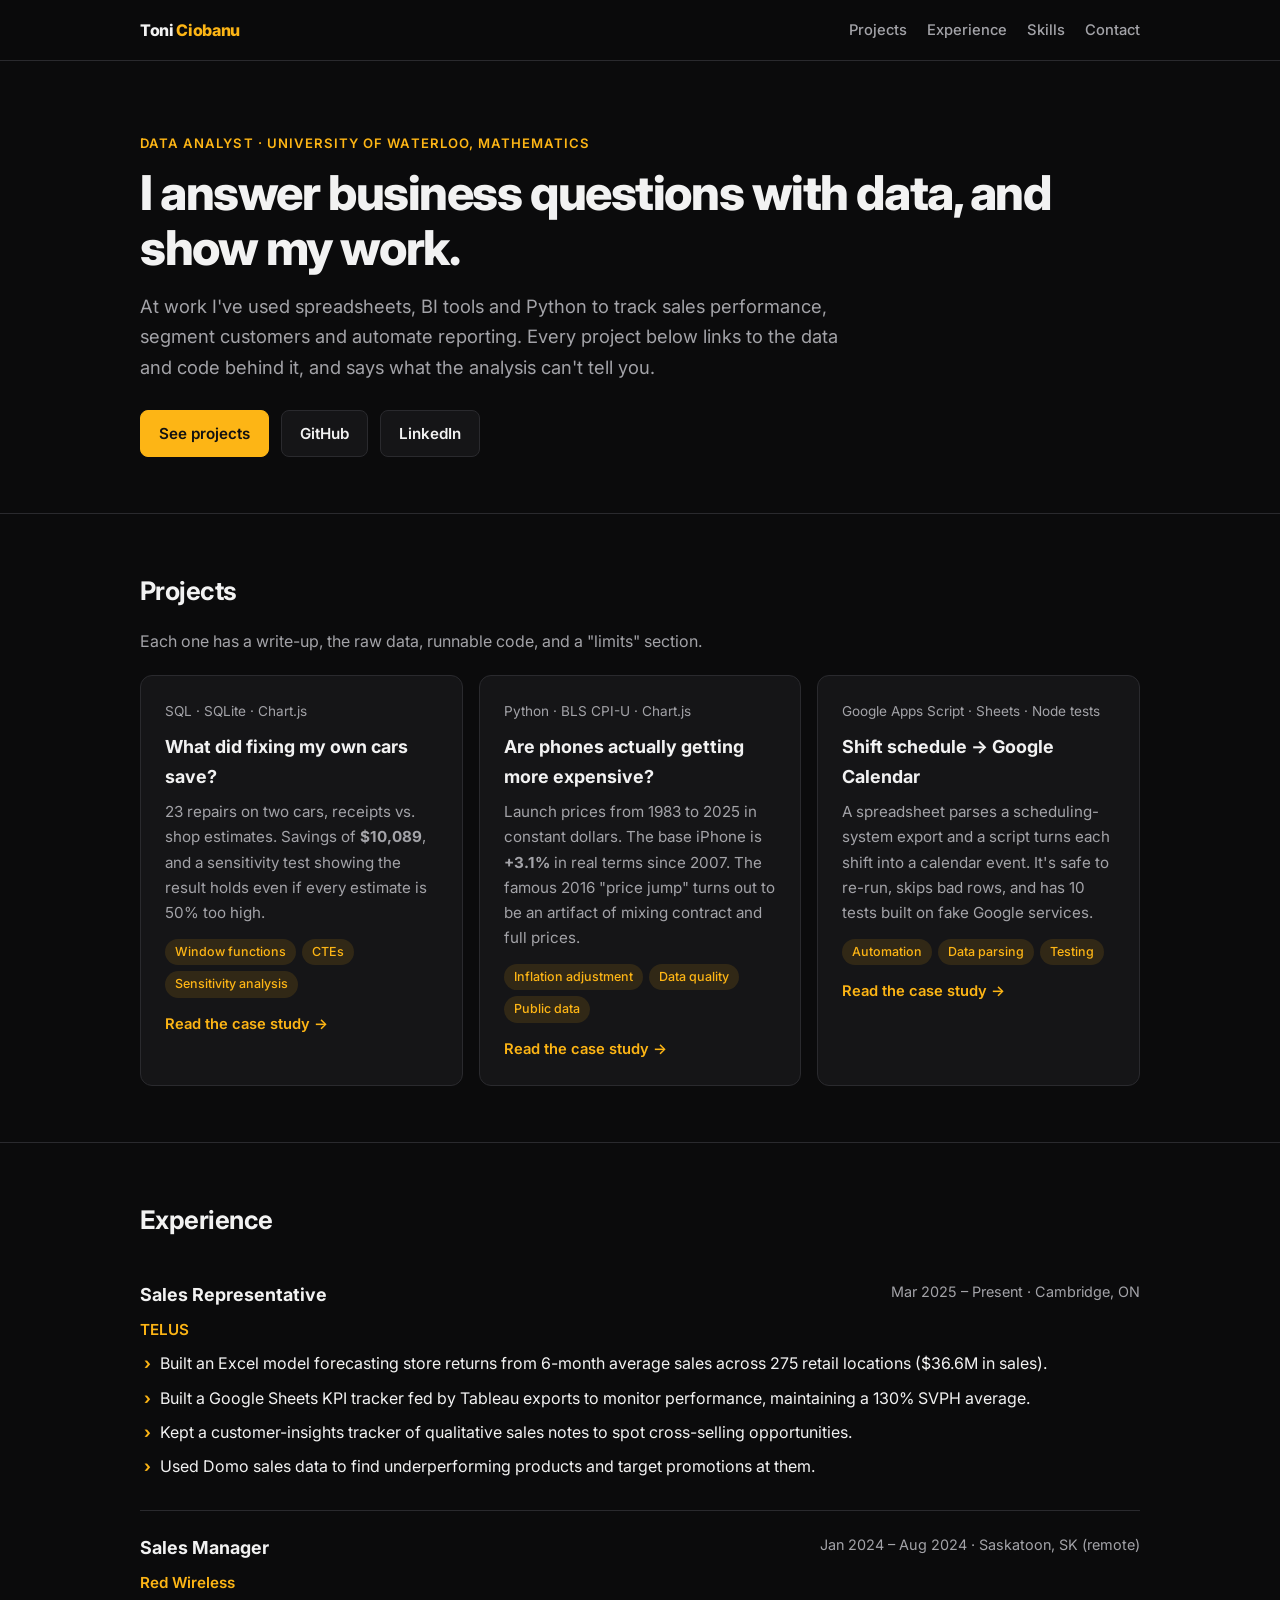
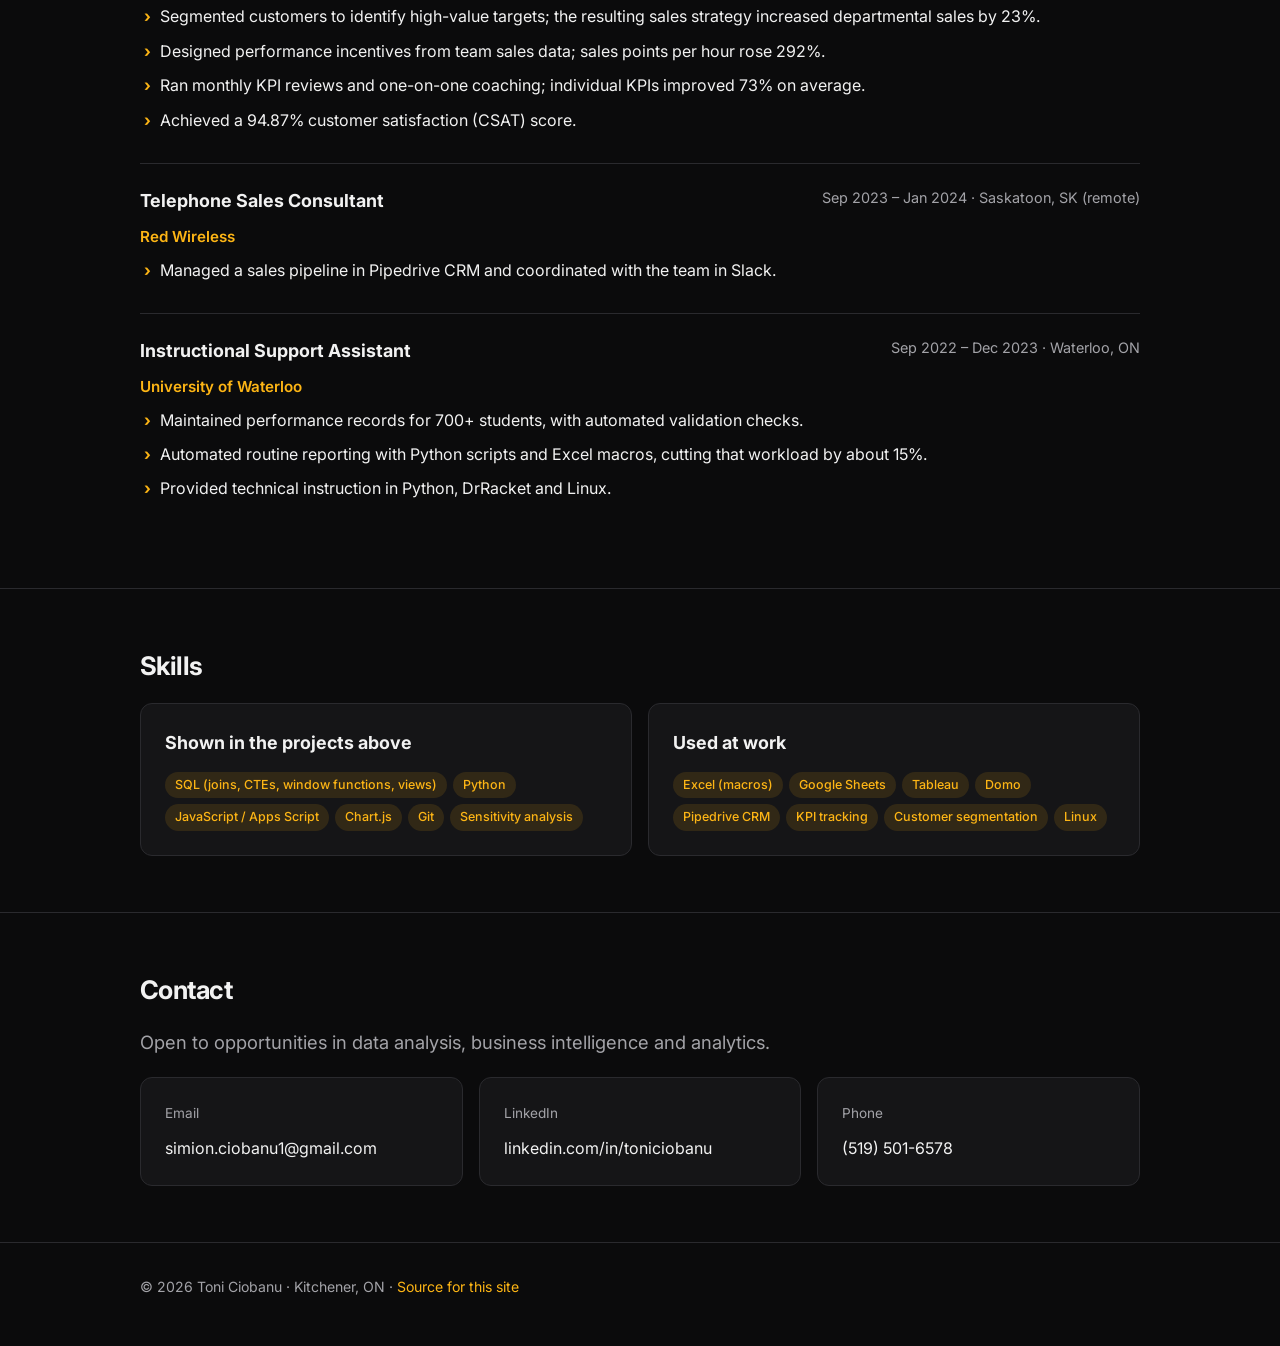
==== index.html @ c39689f3 "Rework portfolio so every project is reproducible and defensible - Each project now has raw data, ru" ====
<!DOCTYPE html>
<html lang="en">
<head>
    <meta charset="UTF-8">
    <meta name="viewport" content="width=device-width, initial-scale=1.0">
    <title>Toni Ciobanu | Data Analyst</title>
    <meta name="description" content="Data analyst and University of Waterloo mathematics graduate. Projects with the data and code behind every number.">
    <link rel="stylesheet" href="assets/css/site.css">
</head>
<body>
<header class="site-header">
    <div class="wrap">
        <a class="brand" href="#top">Toni <span>Ciobanu</span></a>
        <nav>
            <a href="#projects">Projects</a>
            <a href="#experience">Experience</a>
            <a href="#skills" class="hide-sm">Skills</a>
            <a href="#contact">Contact</a>
        </nav>
    </div>
</header>

<main id="top">
<section class="hero">
    <div class="wrap">
        <div class="eyebrow">Data analyst · University of Waterloo, Mathematics</div>
        <h1>I answer business questions with data, and show my work.</h1>
        <p class="lead">At work I've used spreadsheets, BI tools and Python to track sales performance, segment customers and automate reporting. Every project below links to the data and code behind it, and says what the analysis can't tell you.</p>
        <div class="actions">
            <a class="btn primary" href="#projects">See projects</a>
            <a class="btn" href="https://github.com/ToniCiobanu/Portfolio">GitHub</a>
            <a class="btn" href="https://linkedin.com/in/toniciobanu">LinkedIn</a>
        </div>
    </div>
</section>

<section id="projects">
    <div class="wrap">
        <h2>Projects</h2>
        <p class="muted" style="margin-bottom:20px">Each one has a write-up, the raw data, runnable code, and a "limits" section.</p>
        <div class="grid grid-3">
            <a class="card" href="repair-analysis.html">
                <div class="meta">SQL · SQLite · Chart.js</div>
                <h3>What did fixing my own cars save?</h3>
                <p>23 repairs on two cars, receipts vs. shop estimates. Savings of <strong data-value="repair.savings" data-format="usd0"></strong>, and a sensitivity test showing the result holds even if every estimate is 50% too high.</p>
                <div class="tags"><span class="tag">Window functions</span><span class="tag">CTEs</span><span class="tag">Sensitivity analysis</span></div>
                <span class="more">Read the case study →</span>
            </a>
            <a class="card" href="cell-phone-pricing.html">
                <div class="meta">Python · BLS CPI-U · Chart.js</div>
                <h3>Are phones actually getting more expensive?</h3>
                <p>Launch prices from 1983 to 2025 in constant dollars. The base iPhone is <strong data-value="phone.iphone_real_change_pct" data-format="signed-pct"></strong> in real terms since 2007. The famous 2016 "price jump" turns out to be an artifact of mixing contract and full prices.</p>
                <div class="tags"><span class="tag">Inflation adjustment</span><span class="tag">Data quality</span><span class="tag">Public data</span></div>
                <span class="more">Read the case study →</span>
            </a>
            <a class="card" href="calendar-automation.html">
                <div class="meta">Google Apps Script · Sheets · Node tests</div>
                <h3>Shift schedule → Google Calendar</h3>
                <p>A spreadsheet parses a scheduling-system export and a script turns each shift into a calendar event. It's safe to re-run, skips bad rows, and has 10 tests built on fake Google services.</p>
                <div class="tags"><span class="tag">Automation</span><span class="tag">Data parsing</span><span class="tag">Testing</span></div>
                <span class="more">Read the case study →</span>
            </a>
        </div>
    </div>
</section>

<section id="experience">
    <div class="wrap">
        <h2>Experience</h2>
        <div class="job">
            <div class="job-head"><h3>Sales Representative</h3><span class="when">Mar 2025 – Present · Cambridge, ON</span></div>
            <div class="org">TELUS</div>
            <ul class="clean">
                <li>Built an Excel model forecasting store returns from 6-month average sales across 275 retail locations ($36.6M in sales).</li>
                <li>Built a Google Sheets KPI tracker fed by Tableau exports to monitor performance, maintaining a 130% SVPH average.</li>
                <li>Kept a customer-insights tracker of qualitative sales notes to spot cross-selling opportunities.</li>
                <li>Used Domo sales data to find underperforming products and target promotions at them.</li>
            </ul>
        </div>
        <div class="job">
            <div class="job-head"><h3>Sales Manager</h3><span class="when">Jan 2024 – Aug 2024 · Saskatoon, SK (remote)</span></div>
            <div class="org">Red Wireless</div>
            <ul class="clean">
                <li>Segmented customers to identify high-value targets; the resulting sales strategy increased departmental sales by 23%.</li>
                <li>Designed performance incentives from team sales data; sales points per hour rose 292%.</li>
                <li>Ran monthly KPI reviews and one-on-one coaching; individual KPIs improved 73% on average.</li>
                <li>Achieved a 94.87% customer satisfaction (CSAT) score.</li>
            </ul>
        </div>
        <div class="job">
            <div class="job-head"><h3>Telephone Sales Consultant</h3><span class="when">Sep 2023 – Jan 2024 · Saskatoon, SK (remote)</span></div>
            <div class="org">Red Wireless</div>
            <ul class="clean">
                <li>Managed a sales pipeline in Pipedrive CRM and coordinated with the team in Slack.</li>
            </ul>
        </div>
        <div class="job">
            <div class="job-head"><h3>Instructional Support Assistant</h3><span class="when">Sep 2022 – Dec 2023 · Waterloo, ON</span></div>
            <div class="org">University of Waterloo</div>
            <ul class="clean">
                <li>Maintained performance records for 700+ students, with automated validation checks.</li>
                <li>Automated routine reporting with Python scripts and Excel macros, cutting that workload by about 15%.</li>
                <li>Provided technical instruction in Python, DrRacket and Linux.</li>
            </ul>
        </div>
    </div>
</section>

<section id="skills">
    <div class="wrap">
        <h2>Skills</h2>
        <div class="grid grid-2">
            <div class="card">
                <h3>Shown in the projects above</h3>
                <div class="tags">
                    <span class="tag">SQL (joins, CTEs, window functions, views)</span><span class="tag">Python</span>
                    <span class="tag">JavaScript / Apps Script</span><span class="tag">Chart.js</span>
                    <span class="tag">Git</span><span class="tag">Sensitivity analysis</span>
                </div>
            </div>
            <div class="card">
                <h3>Used at work</h3>
                <div class="tags">
                    <span class="tag">Excel (macros)</span><span class="tag">Google Sheets</span><span class="tag">Tableau</span>
                    <span class="tag">Domo</span><span class="tag">Pipedrive CRM</span><span class="tag">KPI tracking</span>
                    <span class="tag">Customer segmentation</span><span class="tag">Linux</span>
                </div>
            </div>
        </div>
    </div>
</section>

<section id="contact">
    <div class="wrap">
        <h2>Contact</h2>
        <p class="lead">Open to opportunities in data analysis, business intelligence and analytics.</p>
        <div class="grid grid-3" style="margin-top:20px">
            <a class="card" href="mailto:simion.ciobanu1@gmail.com"><div class="meta">Email</div>simion.ciobanu1@gmail.com</a>
            <a class="card" href="https://linkedin.com/in/toniciobanu"><div class="meta">LinkedIn</div>linkedin.com/in/toniciobanu</a>
            <a class="card" href="tel:+15195016578"><div class="meta">Phone</div>(519) 501-6578</a>
        </div>
    </div>
</section>
</main>

<footer><div class="wrap">© 2026 Toni Ciobanu · Kitchener, ON · <a href="https://github.com/ToniCiobanu/Portfolio">Source for this site</a></div></footer>

<script src="assets/js/site.js"></script>
<script src="projects/repair-costs/results.js"></script>
<script src="projects/phone-prices/results.js"></script>
<script>
bindValues(document, { repair: REPAIRS.results.overall[0], phone: PHONES.summary });
</script>
</body>
</html>
---- assets/css/site.css ----
@import url('https://fonts.googleapis.com/css2?family=Inter:wght@400;500;600;700;800&family=JetBrains+Mono:wght@400;500&display=swap');

:root {
    --gold: #FDB515;
    --gold-soft: rgba(253, 181, 21, 0.12);
    --bg: #0b0b0c;
    --surface: #151517;
    --surface-2: #1d1d20;
    --border: #2a2a2e;
    --text: #f2f2f2;
    --muted: #a3a3a8;
    --pos: #4ade80;
    --neg: #f87171;
    --warn: #f6ad55;
    --radius: 12px;
    --mono: 'JetBrains Mono', ui-monospace, monospace;
}

* { box-sizing: border-box; margin: 0; padding: 0; }

html { scroll-behavior: smooth; }

body {
    font-family: 'Inter', system-ui, sans-serif;
    background: var(--bg);
    color: var(--text);
    line-height: 1.65;
    font-size: 16px;
}

a { color: var(--gold); text-decoration: none; }
a:hover { text-decoration: underline; }

.wrap { max-width: 1040px; margin: 0 auto; padding: 0 20px; }

/* ---------- Header ---------- */
.site-header {
    position: sticky; top: 0; z-index: 10;
    background: rgba(11, 11, 12, 0.92);
    backdrop-filter: blur(8px);
    border-bottom: 1px solid var(--border);
}
.site-header .wrap { display: flex; align-items: center; justify-content: space-between; gap: 16px; height: 60px; }
.brand { font-weight: 800; color: var(--text); letter-spacing: -0.02em; }
.brand span { color: var(--gold); }
.site-header nav { display: flex; gap: 20px; flex-wrap: wrap; }
.site-header nav a { color: var(--muted); font-size: 0.92rem; font-weight: 500; }
.site-header nav a:hover { color: var(--text); text-decoration: none; }

/* ---------- Type ---------- */
h1 { font-size: clamp(2rem, 5vw, 3rem); line-height: 1.15; letter-spacing: -0.03em; font-weight: 800; }
h2 { font-size: 1.6rem; letter-spacing: -0.02em; margin-bottom: 16px; font-weight: 700; }
h3 { font-size: 1.12rem; margin-bottom: 8px; font-weight: 700; }
p + p { margin-top: 12px; }
.lead { font-size: 1.15rem; color: var(--muted); max-width: 720px; }
.muted { color: var(--muted); }
.eyebrow { color: var(--gold); font-weight: 600; font-size: 0.82rem; letter-spacing: 0.08em; text-transform: uppercase; }
code { font-family: var(--mono); font-size: 0.88em; background: var(--surface-2); padding: 2px 6px; border-radius: 4px; }

/* ---------- Layout ---------- */
section { padding: 56px 0; border-bottom: 1px solid var(--border); }
section:last-of-type { border-bottom: 0; }
.hero { padding: 72px 0 56px; }
.hero h1 { margin: 10px 0 16px; }
.hero .actions { margin-top: 28px; display: flex; gap: 12px; flex-wrap: wrap; }
.grid { display: grid; gap: 16px; }
.grid-2 { grid-template-columns: repeat(auto-fit, minmax(300px, 1fr)); }
.grid-3 { grid-template-columns: repeat(auto-fit, minmax(260px, 1fr)); }

.btn {
    display: inline-flex; align-items: center; gap: 8px;
    padding: 10px 18px; border-radius: 8px; font-weight: 600; font-size: 0.95rem;
    border: 1px solid var(--border); color: var(--text); background: var(--surface);
    cursor: pointer; font-family: inherit;
}
.btn:hover { border-color: var(--gold); text-decoration: none; }
.btn.primary { background: var(--gold); color: #111; border-color: var(--gold); }
.btn.primary:hover { background: #ffc53d; }

/* ---------- Cards ---------- */
.card {
    background: var(--surface); border: 1px solid var(--border);
    border-radius: var(--radius); padding: 24px;
}
a.card { display: block; color: inherit; transition: border-color 0.15s, transform 0.15s; }
a.card:hover { border-color: var(--gold); text-decoration: none; transform: translateY(-2px); }
.card .meta { font-size: 0.85rem; color: var(--muted); margin-bottom: 10px; }
.card p { color: var(--muted); font-size: 0.95rem; }
.card .more { display: inline-block; margin-top: 14px; font-weight: 600; font-size: 0.92rem; color: var(--gold); }

.tags { display: flex; flex-wrap: wrap; gap: 6px; margin-top: 14px; }
.tag {
    font-size: 0.78rem; padding: 3px 10px; border-radius: 999px;
    background: var(--gold-soft); color: var(--gold); font-weight: 500;
}

/* ---------- Stats ---------- */
.stats { display: grid; grid-template-columns: repeat(auto-fit, minmax(180px, 1fr)); gap: 12px; margin: 20px 0; }
.stat { background: var(--surface); border: 1px solid var(--border); border-radius: var(--radius); padding: 18px; }
.stat .value { font-size: 1.7rem; font-weight: 800; color: var(--gold); letter-spacing: -0.02em; font-variant-numeric: tabular-nums; }
.stat .label { font-size: 0.86rem; color: var(--muted); margin-top: 2px; }

/* ---------- Callouts ---------- */
.callout {
    border-left: 3px solid var(--gold); background: var(--surface);
    padding: 16px 20px; border-radius: 0 var(--radius) var(--radius) 0; margin: 20px 0;
}
.callout.warn { border-left-color: var(--warn); }
.callout strong { color: var(--text); }

/* ---------- Case study blocks ---------- */
.study-nav { display: flex; gap: 8px; flex-wrap: wrap; margin-top: 24px; }
.study-nav a {
    font-size: 0.85rem; padding: 6px 12px; border-radius: 999px;
    border: 1px solid var(--border); color: var(--muted);
}
.study-nav a:hover { color: var(--text); border-color: var(--gold); text-decoration: none; }

ul.clean { list-style: none; }
ul.clean li { padding-left: 20px; position: relative; margin: 8px 0; }
ul.clean li::before { content: '›'; position: absolute; left: 4px; color: var(--gold); font-weight: 700; }

ol.findings { counter-reset: f; list-style: none; }
ol.findings li { counter-increment: f; position: relative; padding-left: 44px; margin: 18px 0; }
ol.findings li::before {
    content: counter(f); position: absolute; left: 0; top: 0;
    width: 30px; height: 30px; border-radius: 50%; display: grid; place-items: center;
    background: var(--gold-soft); color: var(--gold); font-weight: 700; font-size: 0.9rem;
}

/* ---------- Tables ---------- */
.table-wrap { overflow-x: auto; border: 1px solid var(--border); border-radius: var(--radius); margin: 16px 0; }
table { width: 100%; border-collapse: collapse; font-size: 0.9rem; }
th, td { padding: 10px 14px; text-align: left; border-bottom: 1px solid var(--border); white-space: nowrap; }
th { background: var(--surface-2); color: var(--muted); font-weight: 600; font-size: 0.8rem; text-transform: uppercase; letter-spacing: 0.04em; }
th.sortable { cursor: pointer; user-select: none; }
th.sortable:hover { color: var(--text); }
td.num, th.num { text-align: right; font-variant-numeric: tabular-nums; }
tr:last-child td { border-bottom: 0; }
tr.total td { font-weight: 700; background: var(--surface-2); }
td.wrap-text { white-space: normal; min-width: 220px; color: var(--muted); }
.pos { color: var(--pos); }
.neg { color: var(--neg); }

/* ---------- Code ---------- */
pre.code {
    background: #0f0f11; border: 1px solid var(--border); border-radius: var(--radius);
    padding: 18px; overflow-x: auto; font-family: var(--mono); font-size: 0.82rem; line-height: 1.6;
    color: #d6d6d6; margin: 16px 0; max-height: 520px;
}
.code-label { font-family: var(--mono); font-size: 0.8rem; color: var(--muted); margin-top: 20px; }

.tabs { display: flex; gap: 6px; flex-wrap: wrap; margin-top: 16px; }
.tabs button {
    font-family: inherit; font-size: 0.85rem; padding: 7px 14px; border-radius: 8px;
    border: 1px solid var(--border); background: var(--surface); color: var(--muted); cursor: pointer;
}
.tabs button.active { border-color: var(--gold); color: var(--gold); }

/* ---------- Charts ---------- */
.chart-box { background: var(--surface); border: 1px solid var(--border); border-radius: var(--radius); padding: 20px; }
.chart-box h3 { font-size: 0.98rem; }
.chart-box .caption { font-size: 0.85rem; color: var(--muted); margin-bottom: 12px; }
.chart-area { position: relative; height: 320px; }
.chart-area.tall { height: 440px; }

/* ---------- Timeline ---------- */
.job { padding: 22px 0; border-top: 1px solid var(--border); }
.job:first-of-type { border-top: 0; }
.job-head { display: flex; justify-content: space-between; flex-wrap: wrap; gap: 4px 16px; }
.job-head .when { color: var(--muted); font-size: 0.9rem; }
.job .org { color: var(--gold); font-weight: 600; font-size: 0.95rem; }
.job ul { margin-top: 8px; }

/* ---------- Footer ---------- */
footer { padding: 32px 0 48px; color: var(--muted); font-size: 0.88rem; border-top: 1px solid var(--border); }

@media (max-width: 640px) {
    .site-header nav { gap: 12px; }
    .site-header nav a.hide-sm { display: none; }
    section { padding: 40px 0; }
    .hero { padding: 48px 0 40px; }
    .card { padding: 18px; }
}
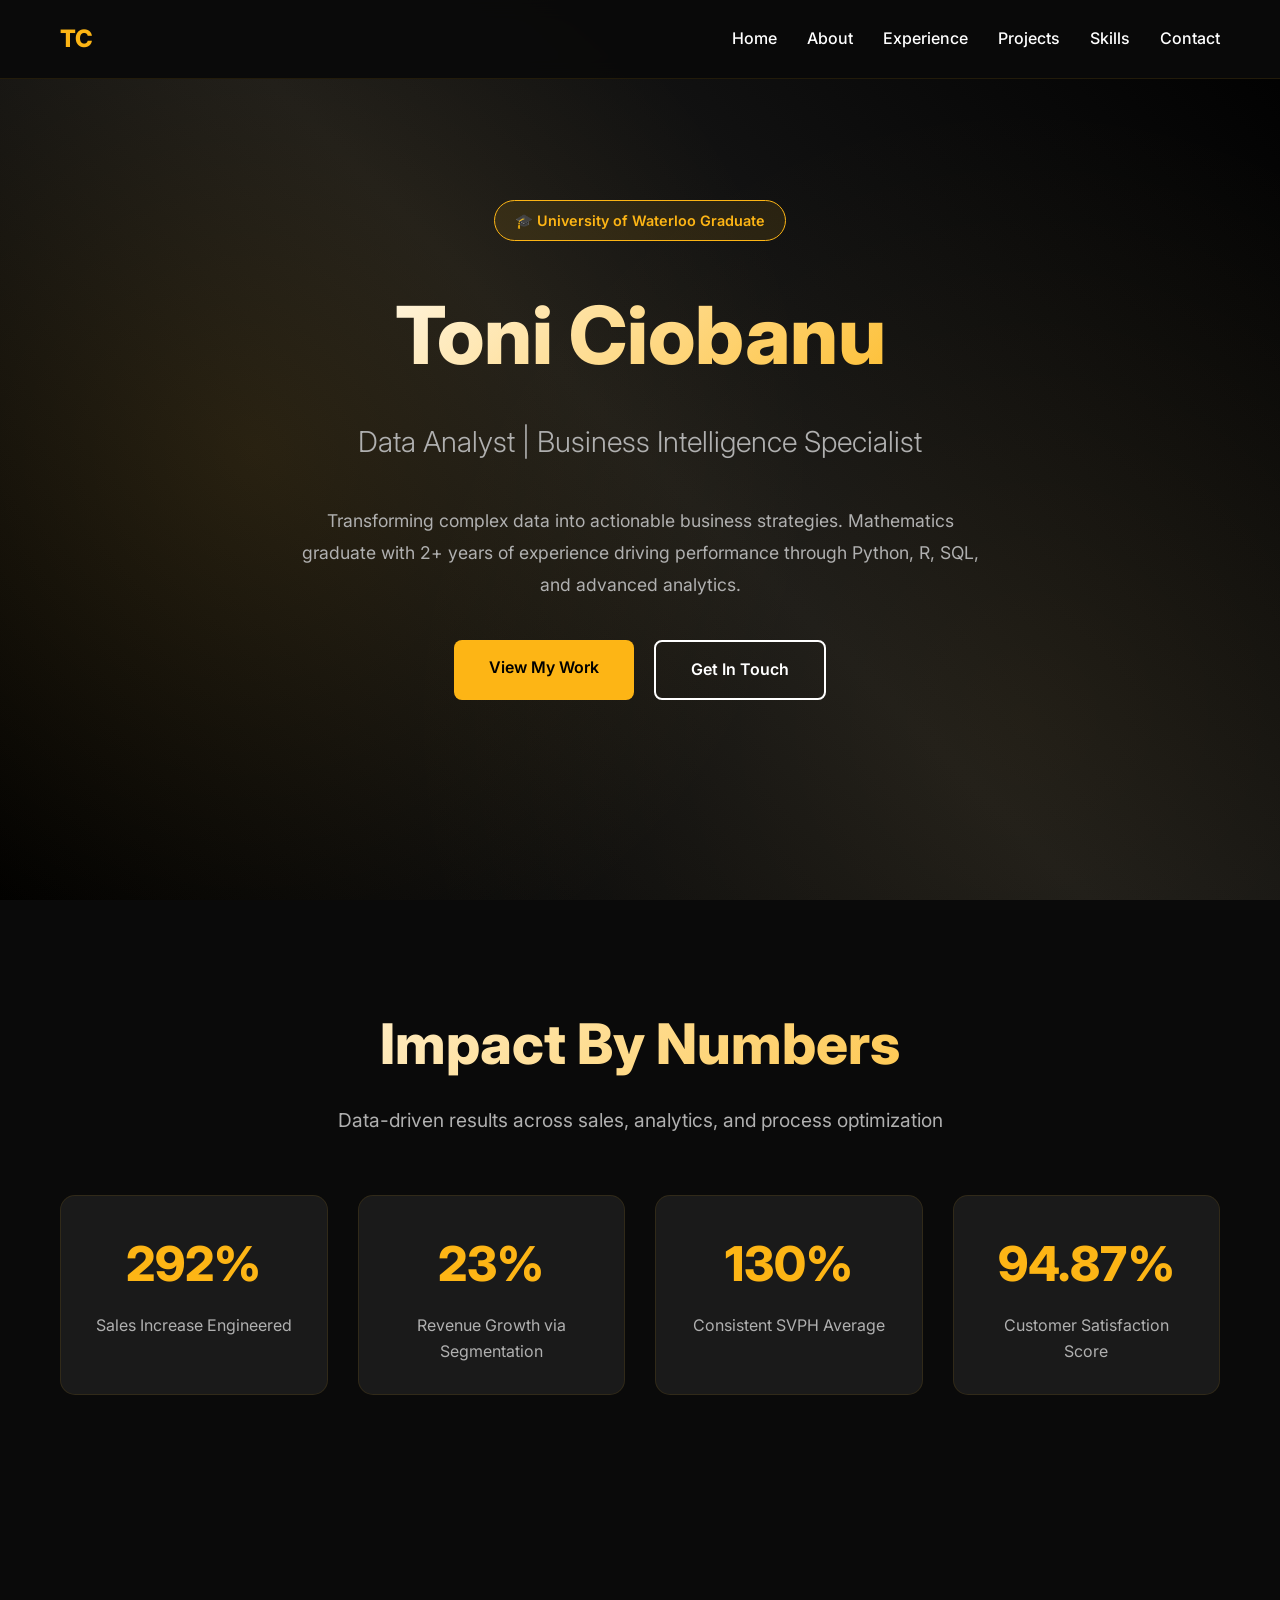
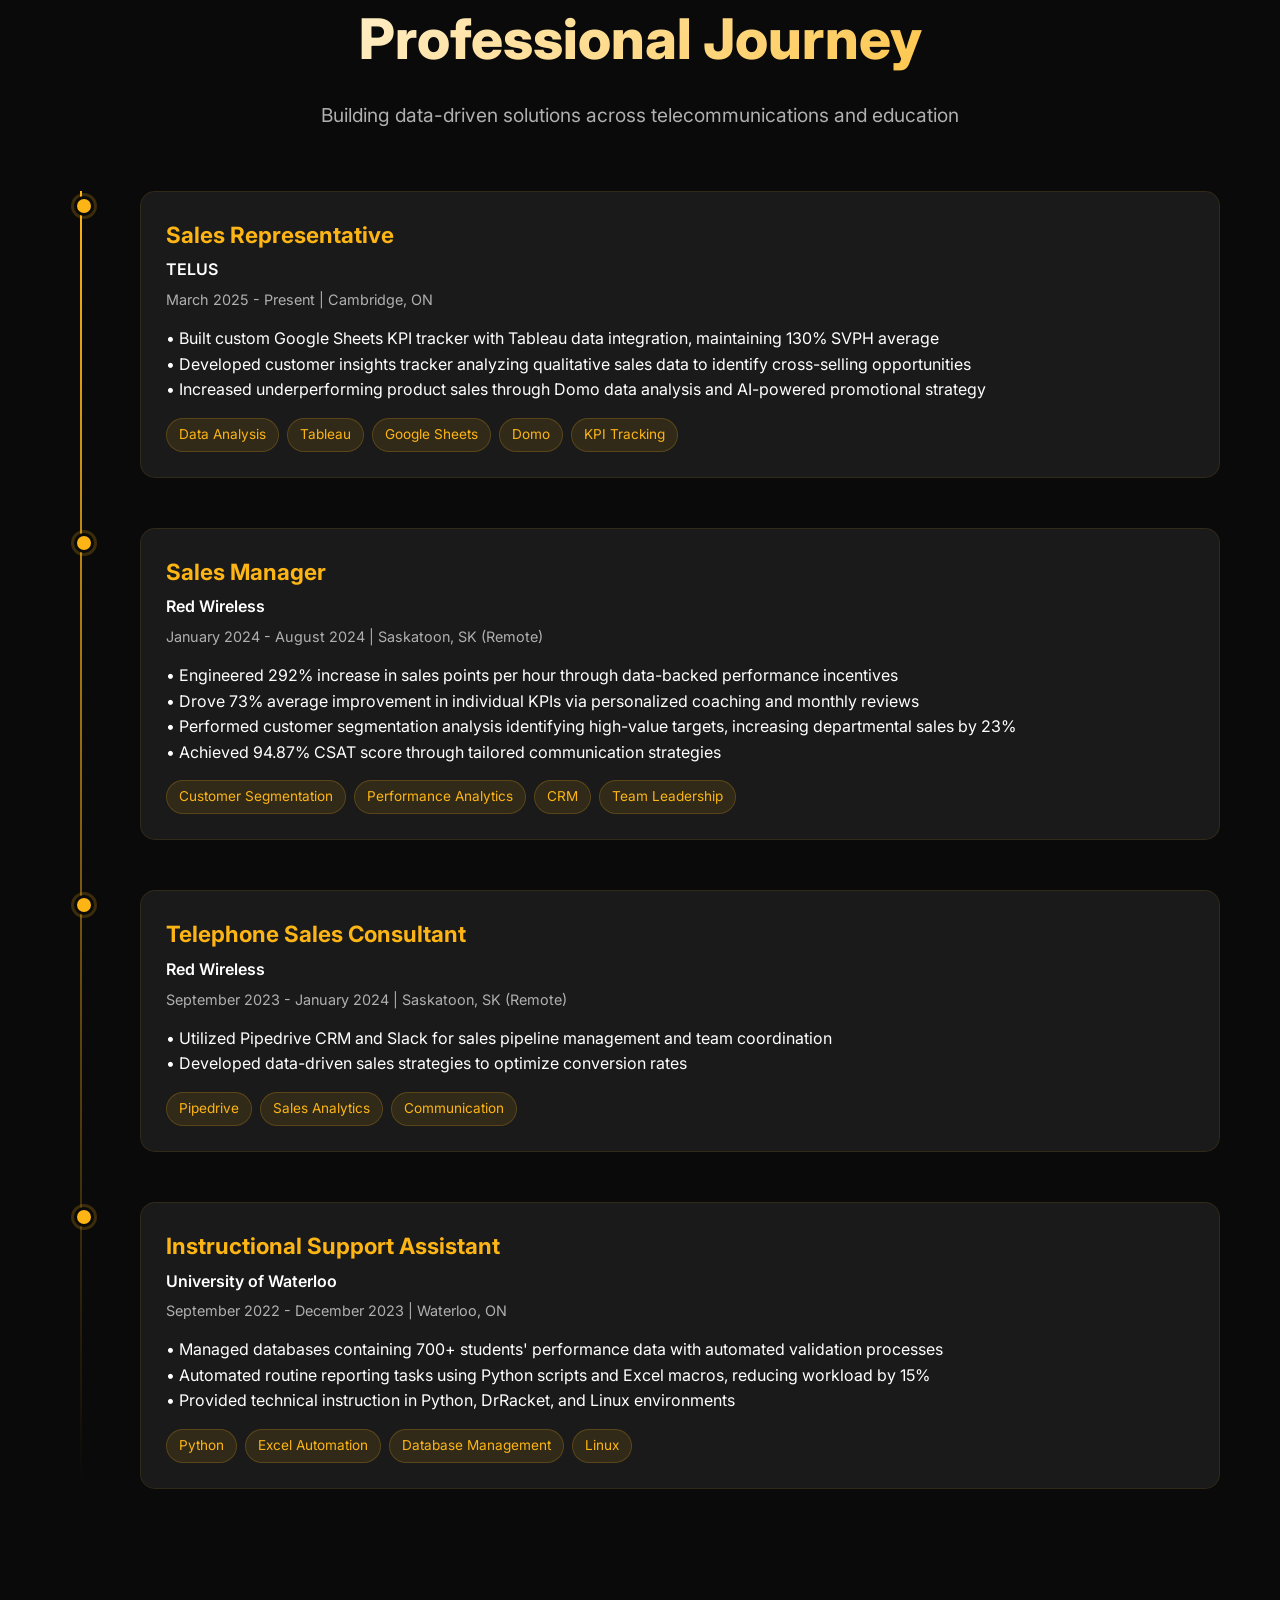
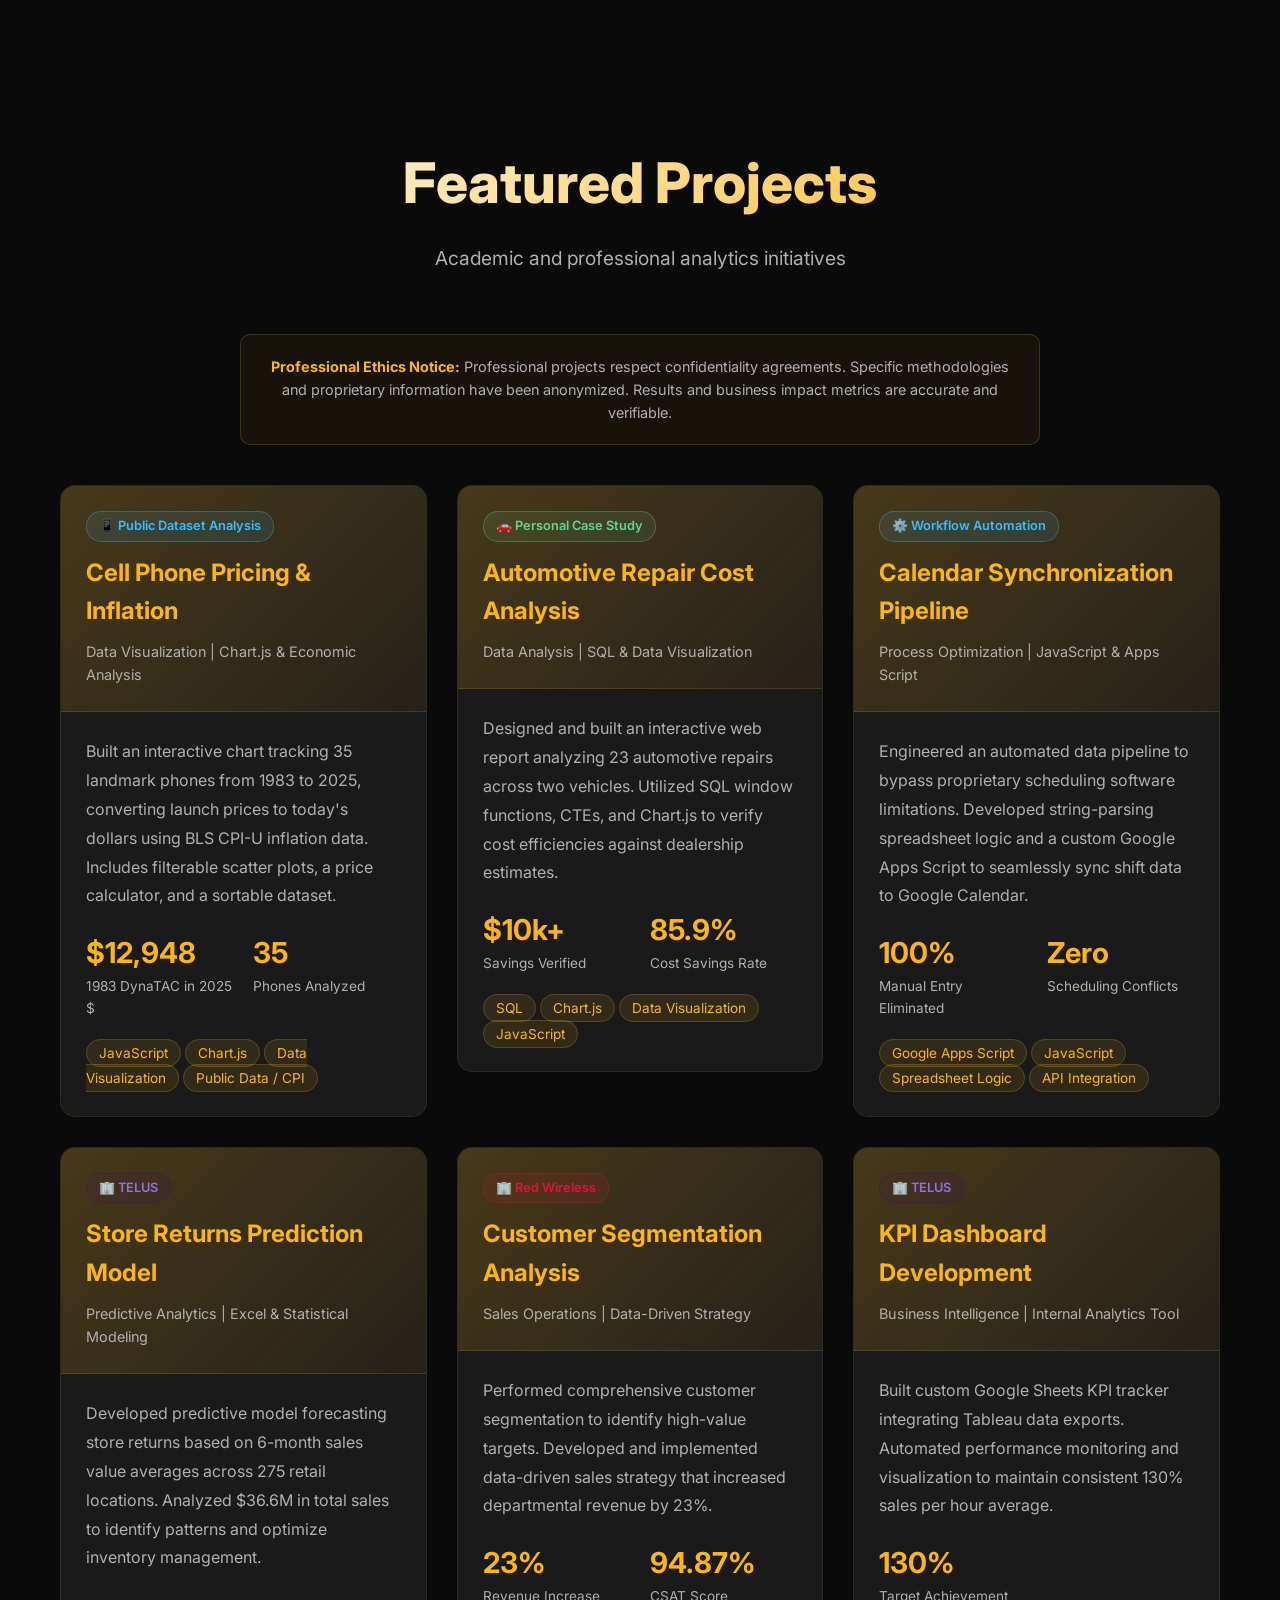
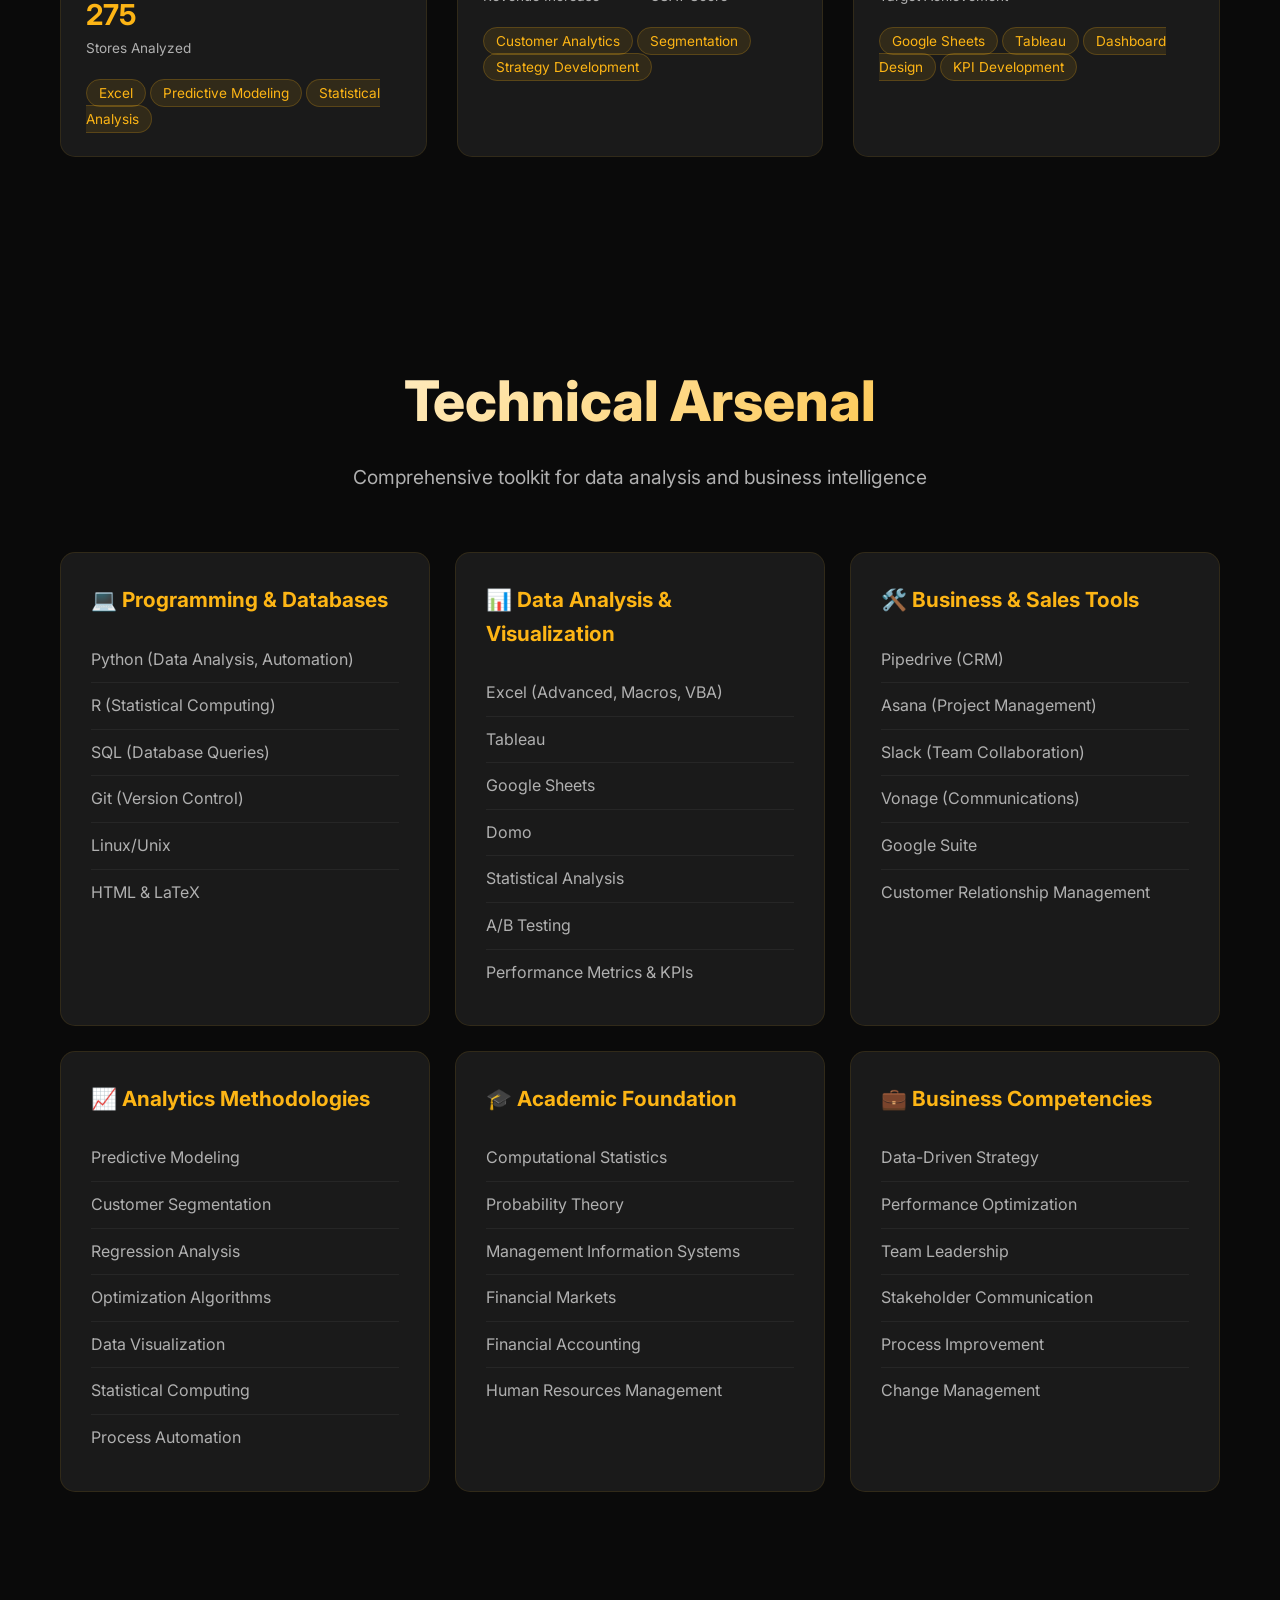
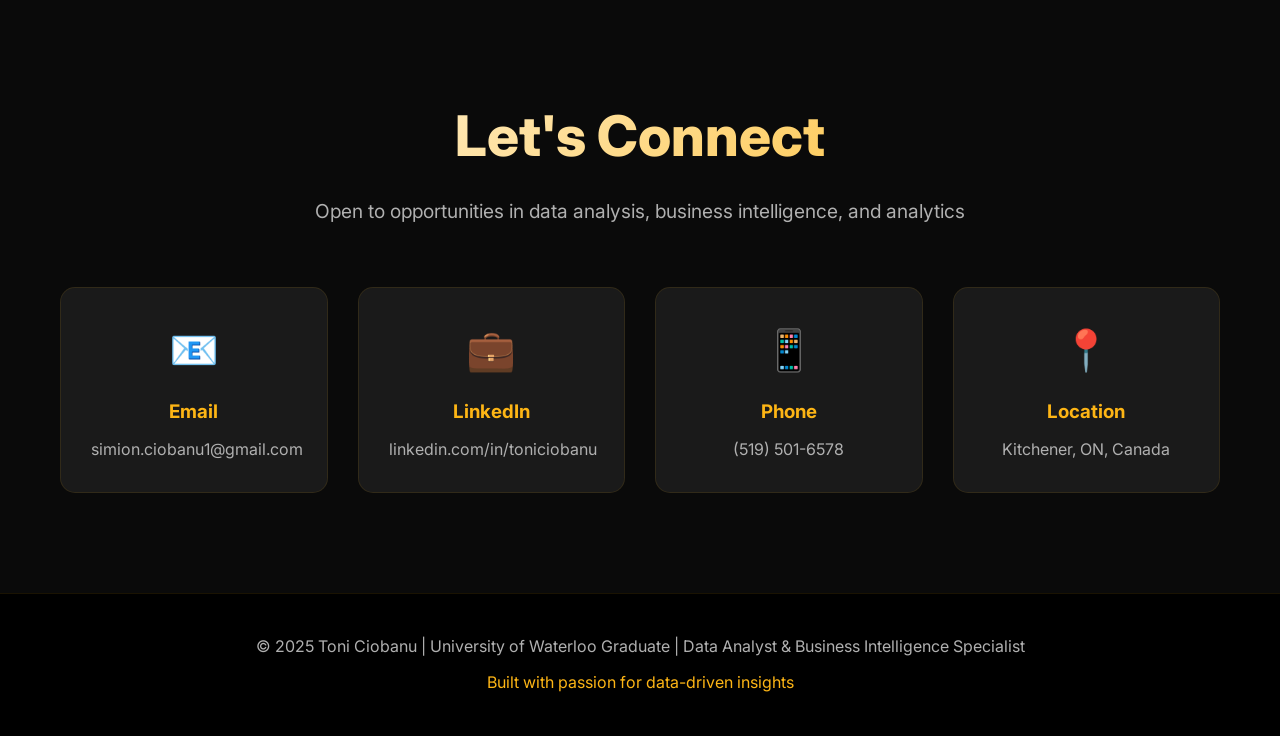
==== commit 240d42cb: "Remove STAT 341 coursework cards and assignment PDFs Co-Authored-By: Claude Opus 5.5 <noreply@anthro" ====
--- a/index.html
+++ b/index.html
@@ -1,155 +1,1227 @@
+
 <!DOCTYPE html>
 <html lang="en">
 <head>
     <meta charset="UTF-8">
     <meta name="viewport" content="width=device-width, initial-scale=1.0">
-    <title>Toni Ciobanu | Data Analyst</title>
-    <meta name="description" content="Data analyst and University of Waterloo mathematics graduate. Projects with the data and code behind every number.">
-    <link rel="stylesheet" href="assets/css/site.css">
+    <title>Toni Ciobanu | Business Analyst Portfolio</title>
+    <style>
+        @import url('https://fonts.googleapis.com/css2?family=Inter:wght@300;400;600;700;800&display=swap');
+
+        * {
+            margin: 0;
+            padding: 0;
+            box-sizing: border-box;
+        }
+
+        :root {
+            --uwaterloo-gold: #FDB515;
+            --uwaterloo-black: #000000;
+            --dark-bg: #0a0a0a;
+            --card-bg: #1a1a1a;
+            --text-primary: #ffffff;
+            --text-secondary: #b0b0b0;
+            --accent: #FDB515;
+            --accent-hover: #ffcc4d;
+        }
+
+        body {
+            font-family: 'Inter', sans-serif;
+            background-color: var(--dark-bg);
+            color: var(--text-primary);
+            line-height: 1.6;
+            overflow-x: hidden;
+        }
+
+        /* Animated Background */
+        .bg-animation {
+            position: fixed;
+            top: 0;
+            left: 0;
+            width: 100%;
+            height: 100%;
+            z-index: -1;
+            background: linear-gradient(45deg, #000000 0%, #1a1a1a 50%, #000000 100%);
+        }
+
+        .bg-animation::before {
+            content: '';
+            position: absolute;
+            top: 0;
+            left: 0;
+            width: 100%;
+            height: 100%;
+            background: 
+                radial-gradient(circle at 20% 50%, rgba(253, 181, 21, 0.1) 0%, transparent 50%),
+                radial-gradient(circle at 80% 80%, rgba(253, 181, 21, 0.05) 0%, transparent 50%);
+            animation: pulse 15s ease-in-out infinite;
+        }
+
+        @keyframes pulse {
+            0%, 100% { opacity: 0.5; }
+            50% { opacity: 1; }
+        }
+
+        /* Hero Section */
+        .hero {
+            min-height: 100vh;
+            display: flex;
+            align-items: center;
+            justify-content: center;
+            position: relative;
+            padding: 20px;
+        }
+
+        .hero-content {
+            text-align: center;
+            z-index: 1;
+        }
+
+        .hero-badge {
+            display: inline-block;
+            background: rgba(253, 181, 21, 0.1);
+            border: 1px solid var(--uwaterloo-gold);
+            padding: 8px 20px;
+            border-radius: 50px;
+            margin-bottom: 30px;
+            font-size: 0.9em;
+            font-weight: 600;
+            color: var(--uwaterloo-gold);
+            animation: fadeInDown 1s ease;
+        }
+
+        .hero h1 {
+            font-size: clamp(2.5em, 8vw, 5em);
+            font-weight: 800;
+            margin-bottom: 20px;
+            background: linear-gradient(135deg, #ffffff 0%, var(--uwaterloo-gold) 100%);
+            -webkit-background-clip: text;
+            -webkit-text-fill-color: transparent;
+            background-clip: text;
+            animation: fadeInUp 1s ease;
+        }
+
+        .hero .subtitle {
+            font-size: clamp(1.2em, 3vw, 1.8em);
+            color: var(--text-secondary);
+            margin-bottom: 40px;
+            font-weight: 300;
+            animation: fadeInUp 1.2s ease;
+        }
+
+        .hero .description {
+            max-width: 700px;
+            margin: 0 auto 40px;
+            font-size: 1.1em;
+            color: var(--text-secondary);
+            line-height: 1.8;
+            animation: fadeInUp 1.4s ease;
+        }
+
+        @keyframes fadeInUp {
+            from {
+                opacity: 0;
+                transform: translateY(30px);
+            }
+            to {
+                opacity: 1;
+                transform: translateY(0);
+            }
+        }
+
+        @keyframes fadeInDown {
+            from {
+                opacity: 0;
+                transform: translateY(-30px);
+            }
+            to {
+                opacity: 1;
+                transform: translateY(0);
+            }
+        }
+
+        .cta-buttons {
+            display: flex;
+            gap: 20px;
+            justify-content: center;
+            flex-wrap: wrap;
+            animation: fadeInUp 1.6s ease;
+        }
+
+        .btn {
+            padding: 15px 35px;
+            font-size: 1em;
+            font-weight: 600;
+            border: none;
+            border-radius: 8px;
+            cursor: pointer;
+            transition: all 0.3s ease;
+            text-decoration: none;
+            display: inline-block;
+        }
+
+        .btn-primary {
+            background: var(--uwaterloo-gold);
+            color: var(--uwaterloo-black);
+        }
+
+        .btn-primary:hover {
+            background: var(--accent-hover);
+            transform: translateY(-2px);
+            box-shadow: 0 10px 30px rgba(253, 181, 21, 0.3);
+        }
+
+        .btn-secondary {
+            background: transparent;
+            color: var(--text-primary);
+            border: 2px solid var(--text-primary);
+        }
+
+        .btn-secondary:hover {
+            background: var(--text-primary);
+            color: var(--uwaterloo-black);
+            transform: translateY(-2px);
+        }
+
+        /* Navigation */
+        nav {
+            position: fixed;
+            top: 0;
+            width: 100%;
+            background: rgba(10, 10, 10, 0.95);
+            backdrop-filter: blur(10px);
+            padding: 20px 0;
+            z-index: 1000;
+            border-bottom: 1px solid rgba(253, 181, 21, 0.1);
+        }
+
+        nav .container {
+            display: flex;
+            justify-content: space-between;
+            align-items: center;
+        }
+
+        nav .logo {
+            font-size: 1.5em;
+            font-weight: 800;
+            color: var(--uwaterloo-gold);
+        }
+
+        nav ul {
+            display: flex;
+            list-style: none;
+            gap: 30px;
+        }
+
+        nav ul li a {
+            color: var(--text-primary);
+            text-decoration: none;
+            font-weight: 500;
+            transition: color 0.3s;
+            position: relative;
+        }
+
+        nav ul li a::after {
+            content: '';
+            position: absolute;
+            bottom: -5px;
+            left: 0;
+            width: 0;
+            height: 2px;
+            background: var(--uwaterloo-gold);
+            transition: width 0.3s;
+        }
+
+        nav ul li a:hover::after {
+            width: 100%;
+        }
+
+        nav ul li a:hover {
+            color: var(--uwaterloo-gold);
+        }
+
+        .container {
+            max-width: 1200px;
+            margin: 0 auto;
+            padding: 0 20px;
+        }
+
+        /* Section Styles */
+        section {
+            padding: 100px 0;
+            position: relative;
+        }
+
+        .section-header {
+            text-align: center;
+            margin-bottom: 60px;
+        }
+
+        .section-header h2 {
+            font-size: clamp(2em, 5vw, 3.5em);
+            font-weight: 800;
+            margin-bottom: 15px;
+            background: linear-gradient(135deg, #ffffff 0%, var(--uwaterloo-gold) 100%);
+            -webkit-background-clip: text;
+            -webkit-text-fill-color: transparent;
+            background-clip: text;
+        }
+
+        .section-header p {
+            color: var(--text-secondary);
+            font-size: 1.2em;
+        }
+
+        /* Stats Section */
+        .stats-grid {
+            display: grid;
+            grid-template-columns: repeat(auto-fit, minmax(200px, 1fr));
+            gap: 30px;
+            margin-top: 40px;
+        }
+
+        .stat-card {
+            background: var(--card-bg);
+            padding: 30px;
+            border-radius: 15px;
+            text-align: center;
+            border: 1px solid rgba(253, 181, 21, 0.1);
+            transition: all 0.3s ease;
+        }
+
+        .stat-card:hover {
+            transform: translateY(-5px);
+            border-color: var(--uwaterloo-gold);
+            box-shadow: 0 10px 40px rgba(253, 181, 21, 0.2);
+        }
+
+        .stat-number {
+            font-size: 3em;
+            font-weight: 800;
+            color: var(--uwaterloo-gold);
+            margin-bottom: 10px;
+        }
+
+        .stat-label {
+            color: var(--text-secondary);
+            font-size: 1em;
+        }
+
+        /* Experience Timeline */
+        .timeline {
+            position: relative;
+            padding-left: 50px;
+        }
+
+        .timeline::before {
+            content: '';
+            position: absolute;
+            left: 20px;
+            top: 0;
+            bottom: 0;
+            width: 2px;
+            background: linear-gradient(180deg, var(--uwaterloo-gold) 0%, transparent 100%);
+        }
+
+        .timeline-item {
+            position: relative;
+            margin-bottom: 50px;
+            padding-left: 30px;
+        }
+
+        .timeline-item::before {
+            content: '';
+            position: absolute;
+            left: -36px;
+            top: 5px;
+            width: 14px;
+            height: 14px;
+            border-radius: 50%;
+            background: var(--uwaterloo-gold);
+            border: 3px solid var(--dark-bg);
+            box-shadow: 0 0 0 3px rgba(253, 181, 21, 0.2);
+        }
+
+        .timeline-content {
+            background: var(--card-bg);
+            padding: 25px;
+            border-radius: 15px;
+            border: 1px solid rgba(253, 181, 21, 0.1);
+            transition: all 0.3s ease;
+        }
+
+        .timeline-content:hover {
+            border-color: var(--uwaterloo-gold);
+            transform: translateX(5px);
+        }
+
+        .timeline-content h3 {
+            color: var(--uwaterloo-gold);
+            font-size: 1.4em;
+            margin-bottom: 5px;
+        }
+
+        .timeline-content .company {
+            color: var(--text-primary);
+            font-weight: 600;
+            margin-bottom: 5px;
+        }
+
+        .timeline-content .date {
+            color: var(--text-secondary);
+            font-size: 0.9em;
+            margin-bottom: 15px;
+        }
+
+        .timeline-content .skills {
+            display: flex;
+            flex-wrap: wrap;
+            gap: 8px;
+            margin-top: 15px;
+        }
+
+        .skill-tag {
+            background: rgba(253, 181, 21, 0.1);
+            color: var(--uwaterloo-gold);
+            padding: 5px 12px;
+            border-radius: 20px;
+            font-size: 0.85em;
+            border: 1px solid rgba(253, 181, 21, 0.2);
+        }
+
+        /* Projects Grid */
+        .projects-grid {
+            display: grid;
+            grid-template-columns: repeat(auto-fit, minmax(350px, 1fr));
+            gap: 30px;
+        }
+
+        .project-card {
+            background: var(--card-bg);
+            border-radius: 15px;
+            overflow: hidden;
+            border: 1px solid rgba(253, 181, 21, 0.1);
+            transition: all 0.3s ease;
+            cursor: pointer;
+        }
+
+        .project-card:hover {
+            transform: translateY(-10px);
+            border-color: var(--uwaterloo-gold);
+            box-shadow: 0 20px 60px rgba(253, 181, 21, 0.2);
+        }
+
+        .project-header {
+            background: linear-gradient(135deg, rgba(253, 181, 21, 0.2) 0%, rgba(253, 181, 21, 0.05) 100%);
+            padding: 25px;
+            border-bottom: 1px solid rgba(253, 181, 21, 0.1);
+        }
+
+        .project-header h3 {
+            color: var(--uwaterloo-gold);
+            font-size: 1.5em;
+            margin-bottom: 10px;
+        }
+
+        .project-type {
+            color: var(--text-secondary);
+            font-size: 0.9em;
+        }
+
+        .project-body {
+            padding: 25px;
+        }
+
+        .project-body p {
+            color: var(--text-secondary);
+            margin-bottom: 15px;
+            line-height: 1.8;
+        }
+
+        /* Clickable Project Cards */
+        .project-card-link {
+            text-decoration: none;
+            color: inherit;
+            display: block;
+            transition: transform 0.3s ease;
+        }
+        
+        .project-card-link:hover .project-card {
+            transform: translateY(-10px);
+            border-color: var(--uwaterloo-gold);
+            box-shadow: 0 20px 60px rgba(253, 181, 21, 0.3);
+        }
+        
+        .project-card-link:hover .project-header h3 {
+            color: var(--accent-hover);
+        }
+        
+        /* Add a subtle indicator that it's clickable */
+        .project-card-link .project-card {
+            cursor: pointer;
+            position: relative;
+        }
+        
+        .project-card-link .project-card::after {
+            content: '→';
+            position: absolute;
+            top: 25px;
+            right: 25px;
+            font-size: 1.5em;
+            color: var(--uwaterloo-gold);
+            opacity: 0;
+            transition: opacity 0.3s ease;
+        }
+        
+        .project-card-link:hover .project-card::after {
+            opacity: 1;
+        }
+
+
+        .project-metrics {
+            display: flex;
+            gap: 20px;
+            margin: 20px 0;
+            flex-wrap: wrap;
+        }
+
+        .metric {
+            flex: 1;
+            min-width: 120px;
+        }
+
+        .metric-value {
+            font-size: 1.8em;
+            font-weight: 700;
+            color: var(--uwaterloo-gold);
+        }
+
+        .metric-label {
+            font-size: 0.85em;
+            color: var(--text-secondary);
+        }
+
+        /* Skills Grid */
+        .skills-grid {
+            display: grid;
+            grid-template-columns: repeat(auto-fit, minmax(280px, 1fr));
+            gap: 25px;
+        }
+
+        .skill-category {
+            background: var(--card-bg);
+            padding: 30px;
+            border-radius: 15px;
+            border: 1px solid rgba(253, 181, 21, 0.1);
+            transition: all 0.3s ease;
+        }
+
+        .skill-category:hover {
+            border-color: var(--uwaterloo-gold);
+            transform: translateY(-5px);
+        }
+
+        .skill-category h3 {
+            color: var(--uwaterloo-gold);
+            font-size: 1.3em;
+            margin-bottom: 20px;
+            display: flex;
+            align-items: center;
+            gap: 10px;
+        }
+
+        .skill-category ul {
+            list-style: none;
+        }
+
+        .skill-category ul li {
+            padding: 10px 0;
+            color: var(--text-secondary);
+            border-bottom: 1px solid rgba(255, 255, 255, 0.05);
+            transition: all 0.3s;
+        }
+
+        .skill-category ul li:hover {
+            color: var(--uwaterloo-gold);
+            padding-left: 10px;
+        }
+
+        .skill-category ul li:last-child {
+            border-bottom: none;
+        }
+
+        /* Contact Section */
+        .contact-grid {
+            display: grid;
+            grid-template-columns: repeat(auto-fit, minmax(250px, 1fr));
+            gap: 30px;
+            margin-top: 40px;
+        }
+
+        .contact-card {
+            background: var(--card-bg);
+            padding: 30px;
+            border-radius: 15px;
+            text-align: center;
+            border: 1px solid rgba(253, 181, 21, 0.1);
+            transition: all 0.3s ease;
+        }
+
+        .contact-card:hover {
+            border-color: var(--uwaterloo-gold);
+            transform: translateY(-5px);
+        }
+
+        .contact-icon {
+            font-size: 2.5em;
+            margin-bottom: 15px;
+        }
+
+        .contact-card h3 {
+            color: var(--uwaterloo-gold);
+            margin-bottom: 10px;
+        }
+
+        .contact-card p {
+            color: var(--text-secondary);
+        }
+
+        .contact-card a {
+            color: var(--text-secondary);
+            text-decoration: none;
+            transition: color 0.3s;
+        }
+
+        .contact-card a:hover {
+            color: var(--uwaterloo-gold);
+        }
+
+        /* Footer */
+        footer {
+            background: var(--uwaterloo-black);
+            padding: 40px 0;
+            text-align: center;
+            border-top: 1px solid rgba(253, 181, 21, 0.1);
+        }
+
+        footer p {
+            color: var(--text-secondary);
+        }
+
+        /* Mobile Menu */
+        .mobile-menu-btn {
+            display: none;
+            background: none;
+            border: none;
+            color: var(--text-primary);
+            font-size: 1.5em;
+            cursor: pointer;
+        }
+
+        /* Responsive */
+        @media (max-width: 768px) {
+            nav ul {
+                display: none;
+                position: absolute;
+                top: 100%;
+                left: 0;
+                right: 0;
+                background: rgba(10, 10, 10, 0.98);
+                flex-direction: column;
+                padding: 20px;
+                gap: 15px;
+            }
+
+            nav ul.active {
+                display: flex;
+            }
+
+            .mobile-menu-btn {
+                display: block;
+            }
+
+            .hero h1 {
+                font-size: 2.5em;
+            }
+
+            .timeline {
+                padding-left: 30px;
+            }
+
+            .projects-grid,
+            .skills-grid {
+                grid-template-columns: 1fr;
+            }
+        }
+
+        /* Scroll animations */
+        .fade-in {
+            opacity: 0;
+            transform: translateY(30px);
+            transition: opacity 0.6s ease, transform 0.6s ease;
+        }
+
+        .fade-in.visible {
+            opacity: 1;
+            transform: translateY(0);
+        }
+    </style>
 </head>
 <body>
-<header class="site-header">
-    <div class="wrap">
-        <a class="brand" href="#top">Toni <span>Ciobanu</span></a>
-        <nav>
-            <a href="#projects">Projects</a>
-            <a href="#experience">Experience</a>
-            <a href="#skills" class="hide-sm">Skills</a>
-            <a href="#contact">Contact</a>
-        </nav>
-    </div>
-</header>
-
-<main id="top">
-<section class="hero">
-    <div class="wrap">
-        <div class="eyebrow">Data analyst · University of Waterloo, Mathematics</div>
-        <h1>I answer business questions with data, and show my work.</h1>
-        <p class="lead">At work I've used spreadsheets, BI tools and Python to track sales performance, segment customers and automate reporting. Every project below links to the data and code behind it, and says what the analysis can't tell you.</p>
-        <div class="actions">
-            <a class="btn primary" href="#projects">See projects</a>
-            <a class="btn" href="https://github.com/ToniCiobanu/Portfolio">GitHub</a>
-            <a class="btn" href="https://linkedin.com/in/toniciobanu">LinkedIn</a>
-        </div>
-    </div>
-</section>
-
-<section id="projects">
-    <div class="wrap">
-        <h2>Projects</h2>
-        <p class="muted" style="margin-bottom:20px">Each one has a write-up, the raw data, runnable code, and a "limits" section.</p>
-        <div class="grid grid-3">
-            <a class="card" href="repair-analysis.html">
-                <div class="meta">SQL · SQLite · Chart.js</div>
-                <h3>What did fixing my own cars save?</h3>
-                <p>23 repairs on two cars, receipts vs. shop estimates. Savings of <strong data-value="repair.savings" data-format="usd0"></strong>, and a sensitivity test showing the result holds even if every estimate is 50% too high.</p>
-                <div class="tags"><span class="tag">Window functions</span><span class="tag">CTEs</span><span class="tag">Sensitivity analysis</span></div>
-                <span class="more">Read the case study →</span>
-            </a>
-            <a class="card" href="cell-phone-pricing.html">
-                <div class="meta">Python · BLS CPI-U · Chart.js</div>
-                <h3>Are phones actually getting more expensive?</h3>
-                <p>Launch prices from 1983 to 2025 in constant dollars. The base iPhone is <strong data-value="phone.iphone_real_change_pct" data-format="signed-pct"></strong> in real terms since 2007. The famous 2016 "price jump" turns out to be an artifact of mixing contract and full prices.</p>
-                <div class="tags"><span class="tag">Inflation adjustment</span><span class="tag">Data quality</span><span class="tag">Public data</span></div>
-                <span class="more">Read the case study →</span>
-            </a>
-            <a class="card" href="calendar-automation.html">
-                <div class="meta">Google Apps Script · Sheets · Node tests</div>
-                <h3>Shift schedule → Google Calendar</h3>
-                <p>A spreadsheet parses a scheduling-system export and a script turns each shift into a calendar event. It's safe to re-run, skips bad rows, and has 10 tests built on fake Google services.</p>
-                <div class="tags"><span class="tag">Automation</span><span class="tag">Data parsing</span><span class="tag">Testing</span></div>
-                <span class="more">Read the case study →</span>
-            </a>
-        </div>
-    </div>
-</section>
-
-<section id="experience">
-    <div class="wrap">
-        <h2>Experience</h2>
-        <div class="job">
-            <div class="job-head"><h3>Sales Representative</h3><span class="when">Mar 2025 – Present · Cambridge, ON</span></div>
-            <div class="org">TELUS</div>
-            <ul class="clean">
-                <li>Built an Excel model forecasting store returns from 6-month average sales across 275 retail locations ($36.6M in sales).</li>
-                <li>Built a Google Sheets KPI tracker fed by Tableau exports to monitor performance, maintaining a 130% SVPH average.</li>
-                <li>Kept a customer-insights tracker of qualitative sales notes to spot cross-selling opportunities.</li>
-                <li>Used Domo sales data to find underperforming products and target promotions at them.</li>
+    <div class="bg-animation"></div>
+
+    <!-- Navigation -->
+    <nav>
+        <div class="container">
+            <div class="logo">TC</div>
+            <button class="mobile-menu-btn" onclick="toggleMenu()">☰</button>
+            <ul id="nav-menu">
+                <li><a href="#home">Home</a></li>
+                <li><a href="#about">About</a></li>
+                <li><a href="#experience">Experience</a></li>
+                <li><a href="#projects">Projects</a></li>
+                <li><a href="#skills">Skills</a></li>
+                <li><a href="#contact">Contact</a></li>
             </ul>
         </div>
-        <div class="job">
-            <div class="job-head"><h3>Sales Manager</h3><span class="when">Jan 2024 – Aug 2024 · Saskatoon, SK (remote)</span></div>
-            <div class="org">Red Wireless</div>
-            <ul class="clean">
-                <li>Segmented customers to identify high-value targets; the resulting sales strategy increased departmental sales by 23%.</li>
-                <li>Designed performance incentives from team sales data; sales points per hour rose 292%.</li>
-                <li>Ran monthly KPI reviews and one-on-one coaching; individual KPIs improved 73% on average.</li>
-                <li>Achieved a 94.87% customer satisfaction (CSAT) score.</li>
-            </ul>
-        </div>
-        <div class="job">
-            <div class="job-head"><h3>Telephone Sales Consultant</h3><span class="when">Sep 2023 – Jan 2024 · Saskatoon, SK (remote)</span></div>
-            <div class="org">Red Wireless</div>
-            <ul class="clean">
-                <li>Managed a sales pipeline in Pipedrive CRM and coordinated with the team in Slack.</li>
-            </ul>
-        </div>
-        <div class="job">
-            <div class="job-head"><h3>Instructional Support Assistant</h3><span class="when">Sep 2022 – Dec 2023 · Waterloo, ON</span></div>
-            <div class="org">University of Waterloo</div>
-            <ul class="clean">
-                <li>Maintained performance records for 700+ students, with automated validation checks.</li>
-                <li>Automated routine reporting with Python scripts and Excel macros, cutting that workload by about 15%.</li>
-                <li>Provided technical instruction in Python, DrRacket and Linux.</li>
-            </ul>
-        </div>
-    </div>
-</section>
-
-<section id="skills">
-    <div class="wrap">
-        <h2>Skills</h2>
-        <div class="grid grid-2">
-            <div class="card">
-                <h3>Shown in the projects above</h3>
-                <div class="tags">
-                    <span class="tag">SQL (joins, CTEs, window functions, views)</span><span class="tag">Python</span>
-                    <span class="tag">JavaScript / Apps Script</span><span class="tag">Chart.js</span>
-                    <span class="tag">Git</span><span class="tag">Sensitivity analysis</span>
-                </div>
-            </div>
-            <div class="card">
-                <h3>Used at work</h3>
-                <div class="tags">
-                    <span class="tag">Excel (macros)</span><span class="tag">Google Sheets</span><span class="tag">Tableau</span>
-                    <span class="tag">Domo</span><span class="tag">Pipedrive CRM</span><span class="tag">KPI tracking</span>
-                    <span class="tag">Customer segmentation</span><span class="tag">Linux</span>
-                </div>
+    </nav>
+
+    <!-- Hero Section -->
+    <section class="hero" id="home">
+        <div class="hero-content">
+            <div class="hero-badge">🎓 University of Waterloo Graduate</div>
+            <h1>Toni Ciobanu</h1>
+            <p class="subtitle">Data Analyst | Business Intelligence Specialist</p>
+            <p class="description">
+                Transforming complex data into actionable business strategies. 
+                Mathematics graduate with 2+ years of experience driving performance through Python, R, SQL, and advanced analytics.
+            </p>
+            <div class="cta-buttons">
+                <a href="#projects" class="btn btn-primary">View My Work</a>
+                <a href="#contact" class="btn btn-secondary">Get In Touch</a>
             </div>
         </div>
-    </div>
-</section>
-
-<section id="contact">
-    <div class="wrap">
-        <h2>Contact</h2>
-        <p class="lead">Open to opportunities in data analysis, business intelligence and analytics.</p>
-        <div class="grid grid-3" style="margin-top:20px">
-            <a class="card" href="mailto:simion.ciobanu1@gmail.com"><div class="meta">Email</div>simion.ciobanu1@gmail.com</a>
-            <a class="card" href="https://linkedin.com/in/toniciobanu"><div class="meta">LinkedIn</div>linkedin.com/in/toniciobanu</a>
-            <a class="card" href="tel:+15195016578"><div class="meta">Phone</div>(519) 501-6578</a>
+    </section>
+
+    <!-- Stats Section -->
+    <section id="about">
+        <div class="container">
+            <div class="section-header fade-in">
+                <h2>Impact By Numbers</h2>
+                <p>Data-driven results across sales, analytics, and process optimization</p>
+            </div>
+            <div class="stats-grid">
+                <div class="stat-card fade-in">
+                    <div class="stat-number">292%</div>
+                    <div class="stat-label">Sales Increase Engineered</div>
+                </div>
+                <div class="stat-card fade-in">
+                    <div class="stat-number">23%</div>
+                    <div class="stat-label">Revenue Growth via Segmentation</div>
+                </div>
+                <div class="stat-card fade-in">
+                    <div class="stat-number">130%</div>
+                    <div class="stat-label">Consistent SVPH Average</div>
+                </div>
+                <div class="stat-card fade-in">
+                    <div class="stat-number">94.87%</div>
+                    <div class="stat-label">Customer Satisfaction Score</div>
+                </div>
+            </div>
         </div>
-    </div>
-</section>
-</main>
-
-<footer><div class="wrap">© 2026 Toni Ciobanu · Kitchener, ON · <a href="https://github.com/ToniCiobanu/Portfolio">Source for this site</a></div></footer>
-
-<script src="assets/js/site.js"></script>
-<script src="projects/repair-costs/results.js"></script>
-<script src="projects/phone-prices/results.js"></script>
-<script>
-bindValues(document, { repair: REPAIRS.results.overall[0], phone: PHONES.summary });
-</script>
+    </section>
+
+    <!-- Experience Section -->
+    <section id="experience">
+        <div class="container">
+            <div class="section-header fade-in">
+                <h2>Professional Journey</h2>
+                <p>Building data-driven solutions across telecommunications and education</p>
+            </div>
+            <div class="timeline">
+                <div class="timeline-item fade-in">
+                    <div class="timeline-content">
+                        <h3>Sales Representative</h3>
+                        <div class="company">TELUS</div>
+                        <div class="date">March 2025 - Present | Cambridge, ON</div>
+                        <p>• Built custom Google Sheets KPI tracker with Tableau data integration, maintaining 130% SVPH average</p>
+                        <p>• Developed customer insights tracker analyzing qualitative sales data to identify cross-selling opportunities</p>
+                        <p>• Increased underperforming product sales through Domo data analysis and AI-powered promotional strategy</p>
+                        <div class="skills">
+                            <span class="skill-tag">Data Analysis</span>
+                            <span class="skill-tag">Tableau</span>
+                            <span class="skill-tag">Google Sheets</span>
+                            <span class="skill-tag">Domo</span>
+                            <span class="skill-tag">KPI Tracking</span>
+                        </div>
+                    </div>
+                </div>
+
+                <div class="timeline-item fade-in">
+                    <div class="timeline-content">
+                        <h3>Sales Manager</h3>
+                        <div class="company">Red Wireless</div>
+                        <div class="date">January 2024 - August 2024 | Saskatoon, SK (Remote)</div>
+                        <p>• Engineered 292% increase in sales points per hour through data-backed performance incentives</p>
+                        <p>• Drove 73% average improvement in individual KPIs via personalized coaching and monthly reviews</p>
+                        <p>• Performed customer segmentation analysis identifying high-value targets, increasing departmental sales by 23%</p>
+                        <p>• Achieved 94.87% CSAT score through tailored communication strategies</p>
+                        <div class="skills">
+                            <span class="skill-tag">Customer Segmentation</span>
+                            <span class="skill-tag">Performance Analytics</span>
+                            <span class="skill-tag">CRM</span>
+                            <span class="skill-tag">Team Leadership</span>
+                        </div>
+                    </div>
+                </div>
+
+                <div class="timeline-item fade-in">
+                    <div class="timeline-content">
+                        <h3>Telephone Sales Consultant</h3>
+                        <div class="company">Red Wireless</div>
+                        <div class="date">September 2023 - January 2024 | Saskatoon, SK (Remote)</div>
+                        <p>• Utilized Pipedrive CRM and Slack for sales pipeline management and team coordination</p>
+                        <p>• Developed data-driven sales strategies to optimize conversion rates</p>
+                        <div class="skills">
+                            <span class="skill-tag">Pipedrive</span>
+                            <span class="skill-tag">Sales Analytics</span>
+                            <span class="skill-tag">Communication</span>
+                        </div>
+                    </div>
+                </div>
+
+                <div class="timeline-item fade-in">
+                    <div class="timeline-content">
+                        <h3>Instructional Support Assistant</h3>
+                        <div class="company">University of Waterloo</div>
+                        <div class="date">September 2022 - December 2023 | Waterloo, ON</div>
+                        <p>• Managed databases containing 700+ students' performance data with automated validation processes</p>
+                        <p>• Automated routine reporting tasks using Python scripts and Excel macros, reducing workload by 15%</p>
+                        <p>• Provided technical instruction in Python, DrRacket, and Linux environments</p>
+                        <div class="skills">
+                            <span class="skill-tag">Python</span>
+                            <span class="skill-tag">Excel Automation</span>
+                            <span class="skill-tag">Database Management</span>
+                            <span class="skill-tag">Linux</span>
+                        </div>
+                    </div>
+                </div>
+            </div>
+        </div>
+    </section>
+
+        <!-- Projects Section -->
+        <section id="projects">
+            <div class="container">
+                <div class="section-header fade-in">
+                    <h2>Featured Projects</h2>
+                    <p>Academic and professional analytics initiatives</p>
+                </div>
+                
+                <!-- Professional Ethics Disclaimer -->
+                <div style="max-width: 800px; margin: 0 auto 40px; padding: 20px; background: rgba(253, 181, 21, 0.05); border: 1px solid rgba(253, 181, 21, 0.2); border-radius: 10px; text-align: center;">
+                    <p style="font-size: 0.9em; color: var(--text-secondary); margin: 0;">
+                        <strong style="color: var(--uwaterloo-gold);">Professional Ethics Notice:</strong> 
+                        Professional projects respect confidentiality agreements. Specific methodologies and proprietary information have been anonymized. Results and business impact metrics are accurate and verifiable.
+                    </p>
+                </div>
+                
+                <div class="projects-grid">
+
+                    <!-- Cell Phone Pricing & Inflation -->
+                    <a href="cell-phone-pricing.html"
+                       target="_blank"
+                       class="project-card-link">
+
+                        <div class="project-card fade-in">
+                            <div class="project-header">
+                                <div style="display: inline-block; background: rgba(56, 189, 248, 0.1); border: 1px solid rgba(56, 189, 248, 0.3); padding: 4px 12px; border-radius: 15px; margin-bottom: 12px; font-size: 0.8em; color: #38bdf8; font-weight: 600;">
+                                    📱 Public Dataset Analysis
+                                </div>
+
+                                <h3>Cell Phone Pricing & Inflation</h3>
+                                <div class="project-type">Data Visualization | Chart.js & Economic Analysis</div>
+                            </div>
+                            <div class="project-body">
+                                <p>Built an interactive chart tracking 35 landmark phones from 1983 to 2025, converting launch prices to today's dollars using BLS CPI-U inflation data. Includes filterable scatter plots, a price calculator, and a sortable dataset.</p>
+
+                                <div class="project-metrics">
+                                    <div class="metric">
+                                        <div class="metric-value">$12,948</div>
+                                        <div class="metric-label">1983 DynaTAC in 2025 $</div>
+                                    </div>
+                                    <div class="metric">
+                                        <div class="metric-value">35</div>
+                                        <div class="metric-label">Phones Analyzed</div>
+                                    </div>
+                                </div>
+
+                                <div class="skills">
+                                    <span class="skill-tag">JavaScript</span>
+                                    <span class="skill-tag">Chart.js</span>
+                                    <span class="skill-tag">Data Visualization</span>
+                                    <span class="skill-tag">Public Data / CPI</span>
+                                </div>
+                            </div>
+                        </div>
+
+                    </a>
+
+                    <!-- Car Repair -->
+                    <a href="repair-analysis.html" 
+                       target="_blank" 
+                       class="project-card-link">
+                        
+                        <div class="project-card fade-in">
+                            <div class="project-header">
+                                <div style="display: inline-block; background: rgba(104, 211, 145, 0.1); border: 1px solid rgba(104, 211, 145, 0.3); padding: 4px 12px; border-radius: 15px; margin-bottom: 12px; font-size: 0.8em; color: #68d391; font-weight: 600;">
+                                    🚗 Personal Case Study
+                                </div>
+                                
+                                <h3>Automotive Repair Cost Analysis</h3>
+                                <div class="project-type">Data Analysis | SQL & Data Visualization</div>
+                            </div>
+                            <div class="project-body">
+                                <p>Designed and built an interactive web report analyzing 23 automotive repairs across two vehicles. Utilized SQL window functions, CTEs, and Chart.js to verify cost efficiencies against dealership estimates.</p>
+                                
+                                <div class="project-metrics">
+                                    <div class="metric">
+                                        <div class="metric-value">$10k+</div>
+                                        <div class="metric-label">Savings Verified</div>
+                                    </div>
+                                    <div class="metric">
+                                        <div class="metric-value">85.9%</div>
+                                        <div class="metric-label">Cost Savings Rate</div>
+                                    </div>
+                                </div>
+                                
+                                <div class="skills">
+                                    <span class="skill-tag">SQL</span>
+                                    <span class="skill-tag">Chart.js</span>
+                                    <span class="skill-tag">Data Visualization</span>
+                                    <span class="skill-tag">JavaScript</span>
+                                </div>
+                            </div>
+                        </div>
+                        
+                    </a>
+
+                    <!-- Calendar Automation -->
+<a href="calendar-automation.html" 
+                       target="_blank" 
+                       class="project-card-link">
+                        
+                        <div class="project-card fade-in">
+                            <div class="project-header">
+                                <div style="display: inline-block; background: rgba(56, 189, 248, 0.1); border: 1px solid rgba(56, 189, 248, 0.3); padding: 4px 12px; border-radius: 15px; margin-bottom: 12px; font-size: 0.8em; color: #38bdf8; font-weight: 600;">
+                                    ⚙️ Workflow Automation
+                                </div>
+                                
+                                <h3>Calendar Synchronization Pipeline</h3>
+                                <div class="project-type">Process Optimization | JavaScript & Apps Script</div>
+                            </div>
+                            <div class="project-body">
+                                <p>Engineered an automated data pipeline to bypass proprietary scheduling software limitations. Developed string-parsing spreadsheet logic and a custom Google Apps Script to seamlessly sync shift data to Google Calendar.</p>
+                                
+                                <div class="project-metrics">
+                                    <div class="metric">
+                                        <div class="metric-value">100%</div>
+                                        <div class="metric-label">Manual Entry Eliminated</div>
+                                    </div>
+                                    <div class="metric">
+                                        <div class="metric-value">Zero</div>
+                                        <div class="metric-label">Scheduling Conflicts</div>
+                                    </div>
+                                </div>
+                                
+                                <div class="skills">
+                                    <span class="skill-tag">Google Apps Script</span>
+                                    <span class="skill-tag">JavaScript</span>
+                                    <span class="skill-tag">Spreadsheet Logic</span>
+                                    <span class="skill-tag">API Integration</span>
+                                </div>
+                            </div>
+                        </div>
+                    </a>
+                    
+                    <!-- Store Returns -->
+                    <div class="project-card fade-in">
+                        <div class="project-header">
+                            <!-- Company Badge -->
+                            <div style="display: inline-block; background: rgba(75, 0, 130, 0.1); border: 1px solid rgba(75, 0, 130, 0.3); padding: 4px 12px; border-radius: 15px; margin-bottom: 12px; font-size: 0.8em; color: #9370DB; font-weight: 600;">
+                                🏢 TELUS
+                            </div>
+                            
+                            <h3>Store Returns Prediction Model</h3>
+                            <div class="project-type">Predictive Analytics | Excel & Statistical Modeling</div>
+                            
+                        </div>
+                        <div class="project-body">
+                            <p>Developed predictive model forecasting store returns based on 6-month sales value averages across 275 retail locations. Analyzed $36.6M in total sales to identify patterns and optimize inventory management.</p>
+                            
+                            <div class="project-metrics">
+                                <div class="metric">
+                                    <div class="metric-value">275</div>
+                                    <div class="metric-label">Stores Analyzed</div>
+                                </div>
+                            </div>
+                            
+                            <div class="skills">
+                                <span class="skill-tag">Excel</span>
+                                <span class="skill-tag">Predictive Modeling</span>
+                                <span class="skill-tag">Statistical Analysis</span>
+                            </div>
+                        </div>
+                    </div>
+        
+                    <!-- Customer Segmentation - Red Wireless -->
+                    <div class="project-card fade-in">
+                        <div class="project-header">
+                            <!-- Company Badge -->
+                            <div style="display: inline-block; background: rgba(220, 20, 60, 0.1); border: 1px solid rgba(220, 20, 60, 0.3); padding: 4px 12px; border-radius: 15px; margin-bottom: 12px; font-size: 0.8em; color: #DC143C; font-weight: 600;">
+                                🏢 Red Wireless
+                            </div>
+                            
+                            <h3>Customer Segmentation Analysis</h3>
+                            <div class="project-type">Sales Operations | Data-Driven Strategy</div>
+                            
+                        </div>
+                        <div class="project-body">
+                            <p>Performed comprehensive customer segmentation to identify high-value targets. Developed and implemented data-driven sales strategy that increased departmental revenue by 23%.</p>
+                            <div class="project-metrics">
+                                <div class="metric">
+                                    <div class="metric-value">23%</div>
+                                    <div class="metric-label">Revenue Increase</div>
+                                </div>
+                                <div class="metric">
+                                    <div class="metric-value">94.87%</div>
+                                    <div class="metric-label">CSAT Score</div>
+                                </div>
+                            </div>
+                            <div class="skills">
+                                <span class="skill-tag">Customer Analytics</span>
+                                <span class="skill-tag">Segmentation</span>
+                                <span class="skill-tag">Strategy Development</span>
+                            </div>
+                        </div>
+                    </div>
+        
+                    <!-- KPI Dashboard - TELUS -->
+                    <div class="project-card fade-in">
+                        <div class="project-header">
+                            <!-- Company Badge -->
+                            <div style="display: inline-block; background: rgba(75, 0, 130, 0.1); border: 1px solid rgba(75, 0, 130, 0.3); padding: 4px 12px; border-radius: 15px; margin-bottom: 12px; font-size: 0.8em; color: #9370DB; font-weight: 600;">
+                                🏢 TELUS
+                            </div>
+                            
+                            <h3>KPI Dashboard Development</h3>
+                            <div class="project-type">Business Intelligence | Internal Analytics Tool</div>
+                            
+                        </div>
+                        <div class="project-body">
+                            <p>Built custom Google Sheets KPI tracker integrating Tableau data exports. Automated performance monitoring and visualization to maintain consistent 130% sales per hour average.</p>
+                            
+                            <div class="project-metrics">
+                                <div class="metric">
+                                    <div class="metric-value">130%</div>
+                                    <div class="metric-label">Target Achievement</div>
+                                </div>
+                            </div>
+                            <div class="skills">
+                                <span class="skill-tag">Google Sheets</span>
+                                <span class="skill-tag">Tableau</span>
+                                <span class="skill-tag">Dashboard Design</span>
+                                <span class="skill-tag">KPI Development</span>
+                            </div>
+                        </div>
+                    </div>
+                </div>
+            </div>
+        </section>
+
+    <!-- Skills Section -->
+    <section id="skills">
+        <div class="container">
+            <div class="section-header fade-in">
+                <h2>Technical Arsenal</h2>
+                <p>Comprehensive toolkit for data analysis and business intelligence</p>
+            </div>
+            <div class="skills-grid">
+                <div class="skill-category fade-in">
+                    <h3>💻 Programming & Databases</h3>
+                    <ul>
+                        <li>Python (Data Analysis, Automation)</li>
+                        <li>R (Statistical Computing)</li>
+                        <li>SQL (Database Queries)</li>
+                        <li>Git (Version Control)</li>
+                        <li>Linux/Unix</li>
+                        <li>HTML & LaTeX</li>
+                    </ul>
+                </div>
+
+                <div class="skill-category fade-in">
+                    <h3>📊 Data Analysis & Visualization</h3>
+                    <ul>
+                        <li>Excel (Advanced, Macros, VBA)</li>
+                        <li>Tableau</li>
+                        <li>Google Sheets</li>
+                        <li>Domo</li>
+                        <li>Statistical Analysis</li>
+                        <li>A/B Testing</li>
+                        <li>Performance Metrics & KPIs</li>
+                    </ul>
+                </div>
+
+                <div class="skill-category fade-in">
+                    <h3>🛠️ Business & Sales Tools</h3>
+                    <ul>
+                        <li>Pipedrive (CRM)</li>
+                        <li>Asana (Project Management)</li>
+                        <li>Slack (Team Collaboration)</li>
+                        <li>Vonage (Communications)</li>
+                        <li>Google Suite</li>
+                        <li>Customer Relationship Management</li>
+                    </ul>
+                </div>
+
+                <div class="skill-category fade-in">
+                    <h3>📈 Analytics Methodologies</h3>
+                    <ul>
+                        <li>Predictive Modeling</li>
+                        <li>Customer Segmentation</li>
+                        <li>Regression Analysis</li>
+                        <li>Optimization Algorithms</li>
+                        <li>Data Visualization</li>
+                        <li>Statistical Computing</li>
+                        <li>Process Automation</li>
+                    </ul>
+                </div>
+
+                <div class="skill-category fade-in">
+                    <h3>🎓 Academic Foundation</h3>
+                    <ul>
+                        <li>Computational Statistics</li>
+                        <li>Probability Theory</li>
+                        <li>Management Information Systems</li>
+                        <li>Financial Markets</li>
+                        <li>Financial Accounting</li>
+                        <li>Human Resources Management</li>
+                    </ul>
+                </div>
+
+                <div class="skill-category fade-in">
+                    <h3>💼 Business Competencies</h3>
+                    <ul>
+                        <li>Data-Driven Strategy</li>
+                        <li>Performance Optimization</li>
+                        <li>Team Leadership</li>
+                        <li>Stakeholder Communication</li>
+                        <li>Process Improvement</li>
+                        <li>Change Management</li>
+                    </ul>
+                </div>
+            </div>
+        </div>
+    </section>
+
+    <!-- Contact Section -->
+    <section id="contact">
+        <div class="container">
+            <div class="section-header fade-in">
+                <h2>Let's Connect</h2>
+                <p>Open to opportunities in data analysis, business intelligence, and analytics</p>
+            </div>
+            <div class="contact-grid">
+                <div class="contact-card fade-in">
+                    <div class="contact-icon">📧</div>
+                    <h3>Email</h3>
+                    <p><a href="mailto:simion.ciobanu1@gmail.com">simion.ciobanu1@gmail.com</a></p>
+                </div>
+                <div class="contact-card fade-in">
+                    <div class="contact-icon">💼</div>
+                    <h3>LinkedIn</h3>
+                    <p><a href="https://linkedin.com/in/toniciobanu" target="_blank">linkedin.com/in/toniciobanu</a></p>
+                </div>
+                <div class="contact-card fade-in">
+                    <div class="contact-icon">📱</div>
+                    <h3>Phone</h3>
+                    <p><a href="tel:+15195016578">(519) 501-6578</a></p>
+                </div>
+                <div class="contact-card fade-in">
+                    <div class="contact-icon">📍</div>
+                    <h3>Location</h3>
+                    <p>Kitchener, ON, Canada</p>
+                </div>
+            </div>
+        </div>
+    </section>
+
+    <!-- Footer -->
+    <footer>
+        <div class="container">
+            <p>&copy; 2025 Toni Ciobanu | University of Waterloo Graduate | Data Analyst & Business Intelligence Specialist</p>
+            <p style="margin-top: 10px; color: var(--uwaterloo-gold);">Built with passion for data-driven insights</p>
+        </div>
+    </footer>
+
+    <script>
+        // Smooth scrolling
+        document.querySelectorAll('a[href^="#"]').forEach(anchor => {
+            anchor.addEventListener('click', function (e) {
+                e.preventDefault();
+                const target = document.querySelector(this.getAttribute('href'));
+                if (target) {
+                    target.scrollIntoView({
+                        behavior: 'smooth',
+                        block: 'start'
+                    });
+                    // Close mobile menu if open
+                    document.getElementById('nav-menu').classList.remove('active');
+                }
+            });
+        });
+
+        // Mobile menu toggle
+        function toggleMenu() {
+            document.getElementById('nav-menu').classList.toggle('active');
+        }
+
+        // Scroll animations
+        const observerOptions = {
+            threshold: 0.1,
+            rootMargin: '0px 0px -50px 0px'
+        };
+
+        const observer = new IntersectionObserver((entries) => {
+            entries.forEach(entry => {
+                if (entry.isIntersecting) {
+                    entry.target.classList.add('visible');
+                }
+            });
+        }, observerOptions);
+
+        document.querySelectorAll('.fade-in').forEach(el => observer.observe(el));
+
+        // Add active state to nav on scroll
+        window.addEventListener('scroll', () => {
+            let current = '';
+            const sections = document.querySelectorAll('section');
+            
+            sections.forEach(section => {
+                const sectionTop = section.offsetTop;
+                const sectionHeight = section.clientHeight;
+                if (scrollY >= (sectionTop - 200)) {
+                    current = section.getAttribute('id');
+                }
+            });
+
+            document.querySelectorAll('nav ul li a').forEach(link => {
+                link.classList.remove('active');
+                if (link.getAttribute('href').slice(1) === current) {
+                    link.classList.add('active');
+                }
+            });
+        });
+    </script>
 </body>
 </html>
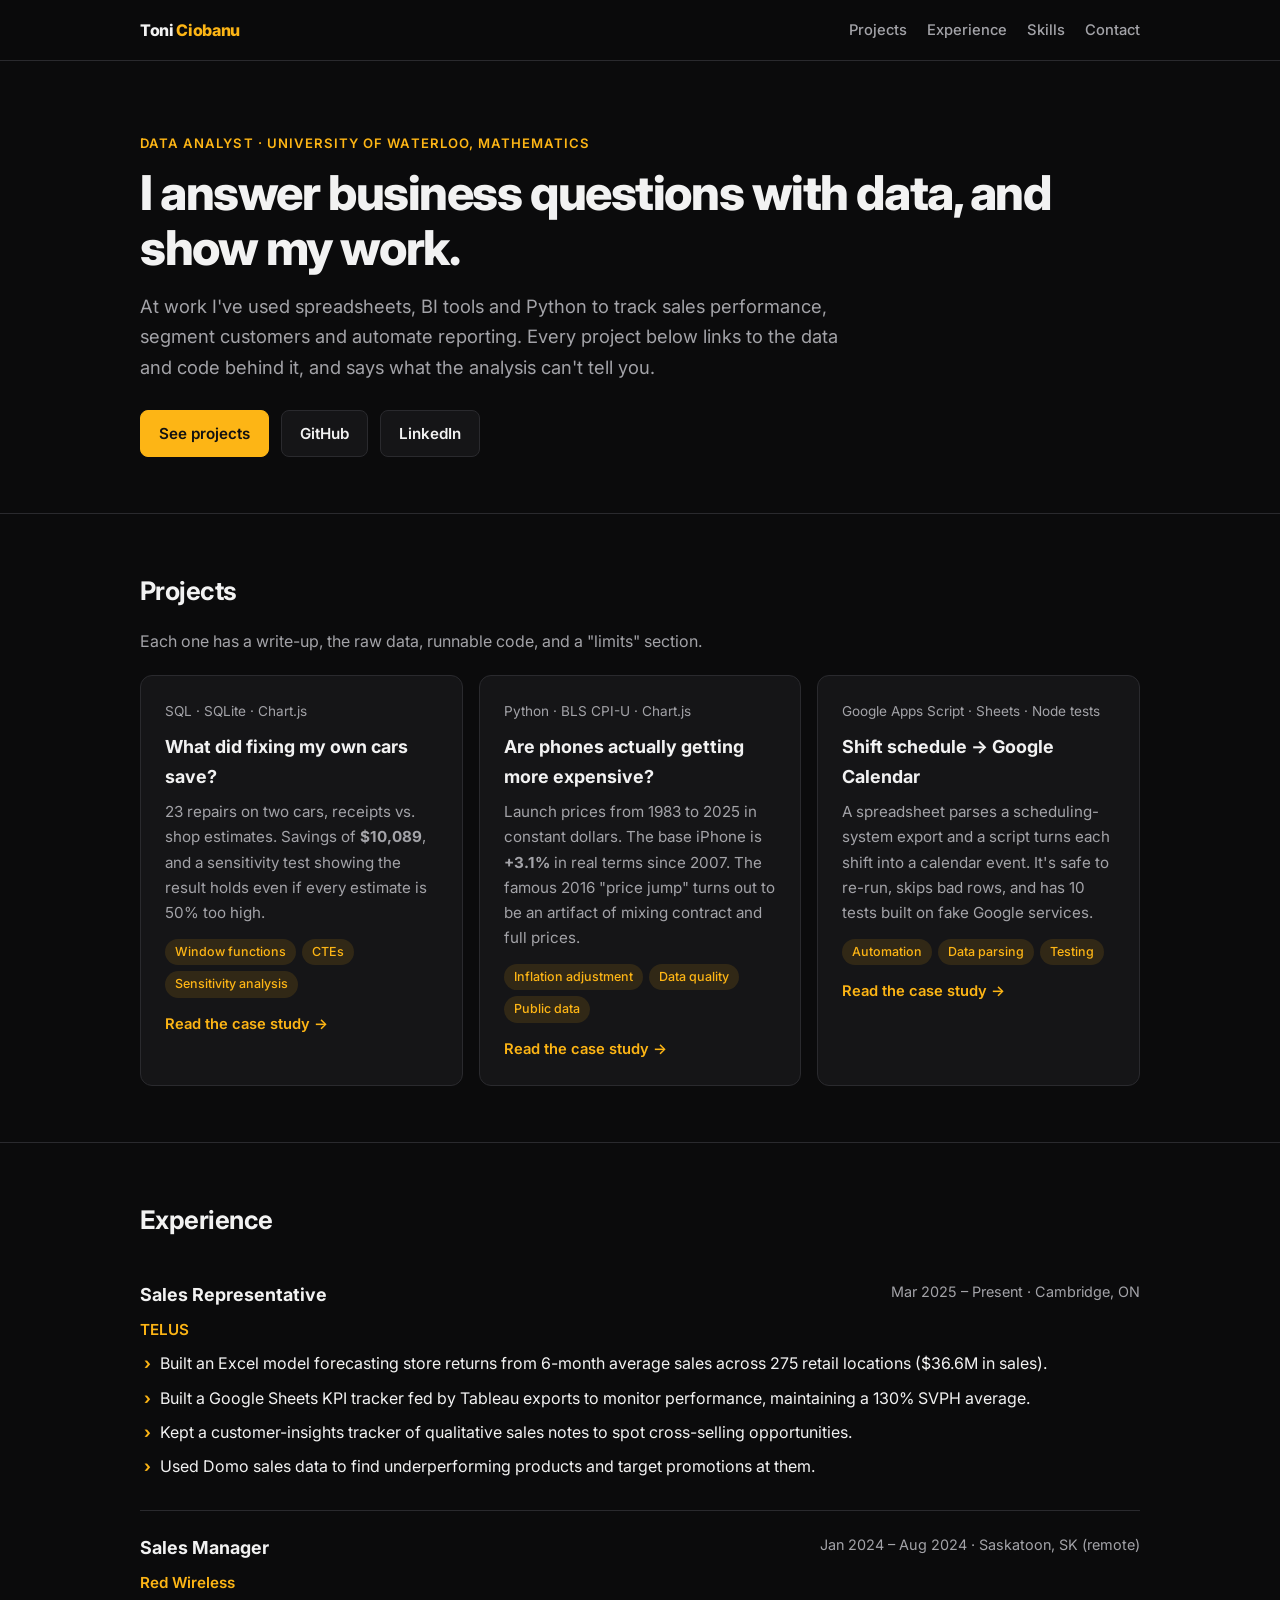
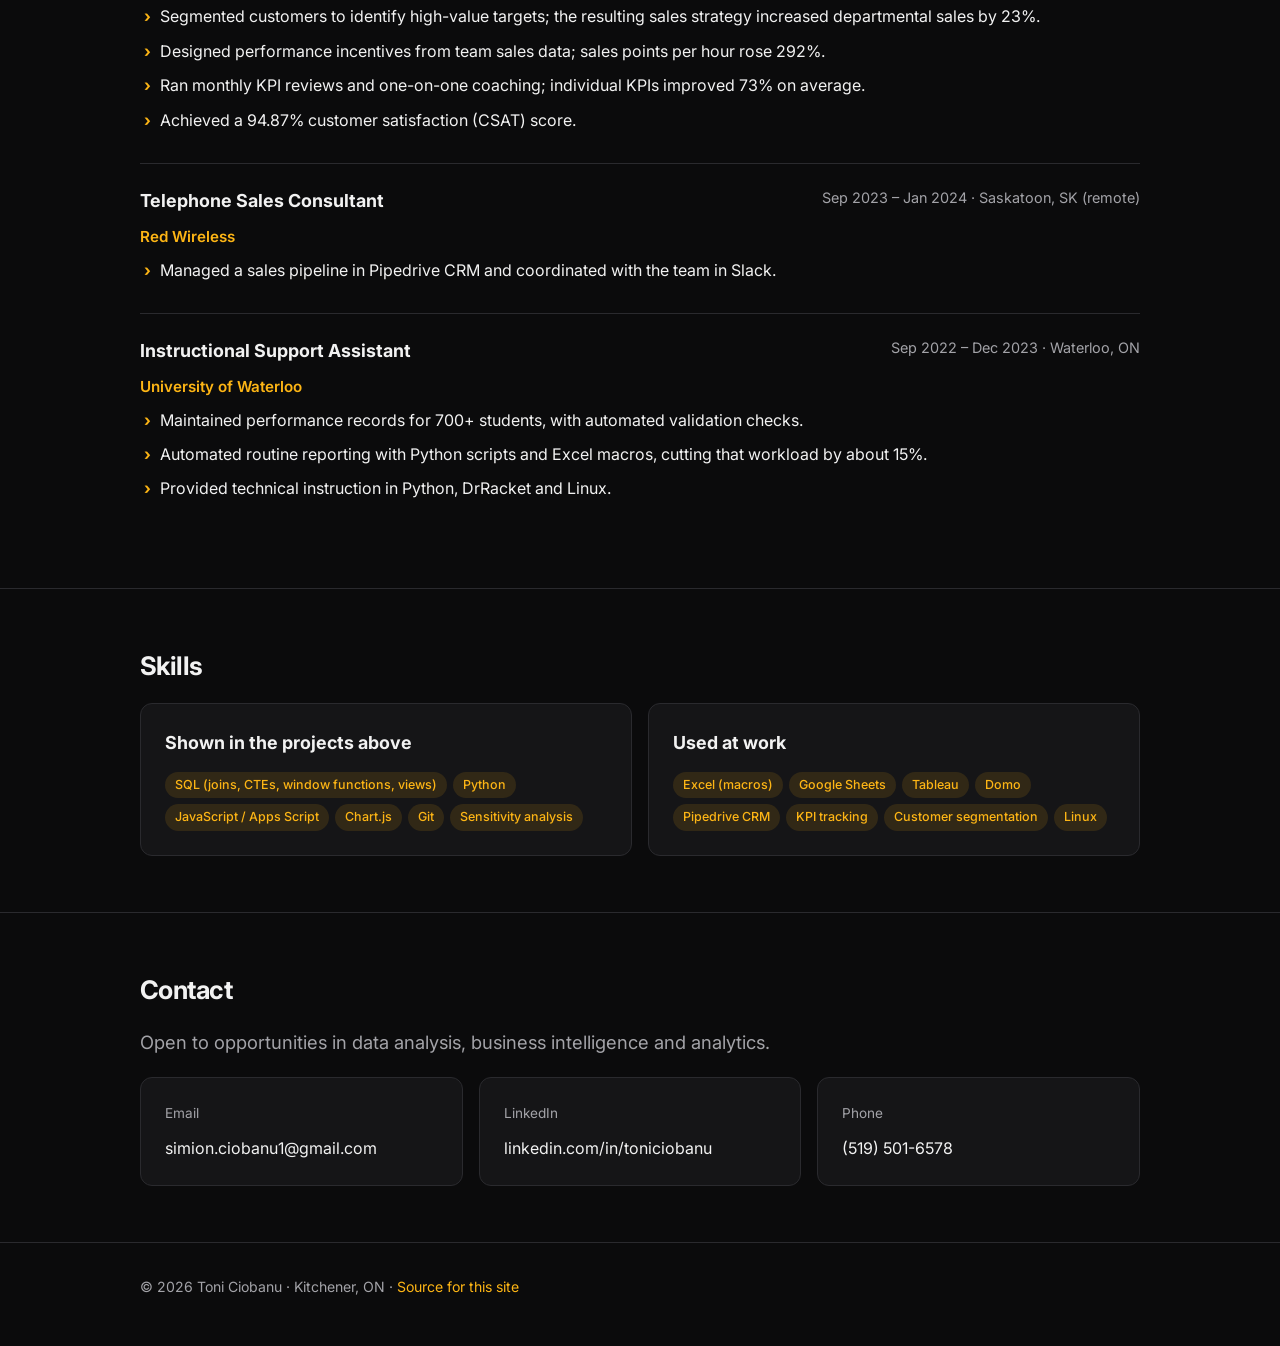
==== commit 0291bbb7: "Merge c39689f39ecd9d84d0d21e02b15797afd4247993 into 240d42cb6367ca195fc86beeae01e078c53d77d8" ====
--- a/index.html
+++ b/index.html
@@ -1,1227 +1,155 @@
-
 <!DOCTYPE html>
 <html lang="en">
 <head>
     <meta charset="UTF-8">
     <meta name="viewport" content="width=device-width, initial-scale=1.0">
-    <title>Toni Ciobanu | Business Analyst Portfolio</title>
-    <style>
-        @import url('https://fonts.googleapis.com/css2?family=Inter:wght@300;400;600;700;800&display=swap');
-
-        * {
-            margin: 0;
-            padding: 0;
-            box-sizing: border-box;
-        }
-
-        :root {
-            --uwaterloo-gold: #FDB515;
-            --uwaterloo-black: #000000;
-            --dark-bg: #0a0a0a;
-            --card-bg: #1a1a1a;
-            --text-primary: #ffffff;
-            --text-secondary: #b0b0b0;
-            --accent: #FDB515;
-            --accent-hover: #ffcc4d;
-        }
-
-        body {
-            font-family: 'Inter', sans-serif;
-            background-color: var(--dark-bg);
-            color: var(--text-primary);
-            line-height: 1.6;
-            overflow-x: hidden;
-        }
-
-        /* Animated Background */
-        .bg-animation {
-            position: fixed;
-            top: 0;
-            left: 0;
-            width: 100%;
-            height: 100%;
-            z-index: -1;
-            background: linear-gradient(45deg, #000000 0%, #1a1a1a 50%, #000000 100%);
-        }
-
-        .bg-animation::before {
-            content: '';
-            position: absolute;
-            top: 0;
-            left: 0;
-            width: 100%;
-            height: 100%;
-            background: 
-                radial-gradient(circle at 20% 50%, rgba(253, 181, 21, 0.1) 0%, transparent 50%),
-                radial-gradient(circle at 80% 80%, rgba(253, 181, 21, 0.05) 0%, transparent 50%);
-            animation: pulse 15s ease-in-out infinite;
-        }
-
-        @keyframes pulse {
-            0%, 100% { opacity: 0.5; }
-            50% { opacity: 1; }
-        }
-
-        /* Hero Section */
-        .hero {
-            min-height: 100vh;
-            display: flex;
-            align-items: center;
-            justify-content: center;
-            position: relative;
-            padding: 20px;
-        }
-
-        .hero-content {
-            text-align: center;
-            z-index: 1;
-        }
-
-        .hero-badge {
-            display: inline-block;
-            background: rgba(253, 181, 21, 0.1);
-            border: 1px solid var(--uwaterloo-gold);
-            padding: 8px 20px;
-            border-radius: 50px;
-            margin-bottom: 30px;
-            font-size: 0.9em;
-            font-weight: 600;
-            color: var(--uwaterloo-gold);
-            animation: fadeInDown 1s ease;
-        }
-
-        .hero h1 {
-            font-size: clamp(2.5em, 8vw, 5em);
-            font-weight: 800;
-            margin-bottom: 20px;
-            background: linear-gradient(135deg, #ffffff 0%, var(--uwaterloo-gold) 100%);
-            -webkit-background-clip: text;
-            -webkit-text-fill-color: transparent;
-            background-clip: text;
-            animation: fadeInUp 1s ease;
-        }
-
-        .hero .subtitle {
-            font-size: clamp(1.2em, 3vw, 1.8em);
-            color: var(--text-secondary);
-            margin-bottom: 40px;
-            font-weight: 300;
-            animation: fadeInUp 1.2s ease;
-        }
-
-        .hero .description {
-            max-width: 700px;
-            margin: 0 auto 40px;
-            font-size: 1.1em;
-            color: var(--text-secondary);
-            line-height: 1.8;
-            animation: fadeInUp 1.4s ease;
-        }
-
-        @keyframes fadeInUp {
-            from {
-                opacity: 0;
-                transform: translateY(30px);
-            }
-            to {
-                opacity: 1;
-                transform: translateY(0);
-            }
-        }
-
-        @keyframes fadeInDown {
-            from {
-                opacity: 0;
-                transform: translateY(-30px);
-            }
-            to {
-                opacity: 1;
-                transform: translateY(0);
-            }
-        }
-
-        .cta-buttons {
-            display: flex;
-            gap: 20px;
-            justify-content: center;
-            flex-wrap: wrap;
-            animation: fadeInUp 1.6s ease;
-        }
-
-        .btn {
-            padding: 15px 35px;
-            font-size: 1em;
-            font-weight: 600;
-            border: none;
-            border-radius: 8px;
-            cursor: pointer;
-            transition: all 0.3s ease;
-            text-decoration: none;
-            display: inline-block;
-        }
-
-        .btn-primary {
-            background: var(--uwaterloo-gold);
-            color: var(--uwaterloo-black);
-        }
-
-        .btn-primary:hover {
-            background: var(--accent-hover);
-            transform: translateY(-2px);
-            box-shadow: 0 10px 30px rgba(253, 181, 21, 0.3);
-        }
-
-        .btn-secondary {
-            background: transparent;
-            color: var(--text-primary);
-            border: 2px solid var(--text-primary);
-        }
-
-        .btn-secondary:hover {
-            background: var(--text-primary);
-            color: var(--uwaterloo-black);
-            transform: translateY(-2px);
-        }
-
-        /* Navigation */
-        nav {
-            position: fixed;
-            top: 0;
-            width: 100%;
-            background: rgba(10, 10, 10, 0.95);
-            backdrop-filter: blur(10px);
-            padding: 20px 0;
-            z-index: 1000;
-            border-bottom: 1px solid rgba(253, 181, 21, 0.1);
-        }
-
-        nav .container {
-            display: flex;
-            justify-content: space-between;
-            align-items: center;
-        }
-
-        nav .logo {
-            font-size: 1.5em;
-            font-weight: 800;
-            color: var(--uwaterloo-gold);
-        }
-
-        nav ul {
-            display: flex;
-            list-style: none;
-            gap: 30px;
-        }
-
-        nav ul li a {
-            color: var(--text-primary);
-            text-decoration: none;
-            font-weight: 500;
-            transition: color 0.3s;
-            position: relative;
-        }
-
-        nav ul li a::after {
-            content: '';
-            position: absolute;
-            bottom: -5px;
-            left: 0;
-            width: 0;
-            height: 2px;
-            background: var(--uwaterloo-gold);
-            transition: width 0.3s;
-        }
-
-        nav ul li a:hover::after {
-            width: 100%;
-        }
-
-        nav ul li a:hover {
-            color: var(--uwaterloo-gold);
-        }
-
-        .container {
-            max-width: 1200px;
-            margin: 0 auto;
-            padding: 0 20px;
-        }
-
-        /* Section Styles */
-        section {
-            padding: 100px 0;
-            position: relative;
-        }
-
-        .section-header {
-            text-align: center;
-            margin-bottom: 60px;
-        }
-
-        .section-header h2 {
-            font-size: clamp(2em, 5vw, 3.5em);
-            font-weight: 800;
-            margin-bottom: 15px;
-            background: linear-gradient(135deg, #ffffff 0%, var(--uwaterloo-gold) 100%);
-            -webkit-background-clip: text;
-            -webkit-text-fill-color: transparent;
-            background-clip: text;
-        }
-
-        .section-header p {
-            color: var(--text-secondary);
-            font-size: 1.2em;
-        }
-
-        /* Stats Section */
-        .stats-grid {
-            display: grid;
-            grid-template-columns: repeat(auto-fit, minmax(200px, 1fr));
-            gap: 30px;
-            margin-top: 40px;
-        }
-
-        .stat-card {
-            background: var(--card-bg);
-            padding: 30px;
-            border-radius: 15px;
-            text-align: center;
-            border: 1px solid rgba(253, 181, 21, 0.1);
-            transition: all 0.3s ease;
-        }
-
-        .stat-card:hover {
-            transform: translateY(-5px);
-            border-color: var(--uwaterloo-gold);
-            box-shadow: 0 10px 40px rgba(253, 181, 21, 0.2);
-        }
-
-        .stat-number {
-            font-size: 3em;
-            font-weight: 800;
-            color: var(--uwaterloo-gold);
-            margin-bottom: 10px;
-        }
-
-        .stat-label {
-            color: var(--text-secondary);
-            font-size: 1em;
-        }
-
-        /* Experience Timeline */
-        .timeline {
-            position: relative;
-            padding-left: 50px;
-        }
-
-        .timeline::before {
-            content: '';
-            position: absolute;
-            left: 20px;
-            top: 0;
-            bottom: 0;
-            width: 2px;
-            background: linear-gradient(180deg, var(--uwaterloo-gold) 0%, transparent 100%);
-        }
-
-        .timeline-item {
-            position: relative;
-            margin-bottom: 50px;
-            padding-left: 30px;
-        }
-
-        .timeline-item::before {
-            content: '';
-            position: absolute;
-            left: -36px;
-            top: 5px;
-            width: 14px;
-            height: 14px;
-            border-radius: 50%;
-            background: var(--uwaterloo-gold);
-            border: 3px solid var(--dark-bg);
-            box-shadow: 0 0 0 3px rgba(253, 181, 21, 0.2);
-        }
-
-        .timeline-content {
-            background: var(--card-bg);
-            padding: 25px;
-            border-radius: 15px;
-            border: 1px solid rgba(253, 181, 21, 0.1);
-            transition: all 0.3s ease;
-        }
-
-        .timeline-content:hover {
-            border-color: var(--uwaterloo-gold);
-            transform: translateX(5px);
-        }
-
-        .timeline-content h3 {
-            color: var(--uwaterloo-gold);
-            font-size: 1.4em;
-            margin-bottom: 5px;
-        }
-
-        .timeline-content .company {
-            color: var(--text-primary);
-            font-weight: 600;
-            margin-bottom: 5px;
-        }
-
-        .timeline-content .date {
-            color: var(--text-secondary);
-            font-size: 0.9em;
-            margin-bottom: 15px;
-        }
-
-        .timeline-content .skills {
-            display: flex;
-            flex-wrap: wrap;
-            gap: 8px;
-            margin-top: 15px;
-        }
-
-        .skill-tag {
-            background: rgba(253, 181, 21, 0.1);
-            color: var(--uwaterloo-gold);
-            padding: 5px 12px;
-            border-radius: 20px;
-            font-size: 0.85em;
-            border: 1px solid rgba(253, 181, 21, 0.2);
-        }
-
-        /* Projects Grid */
-        .projects-grid {
-            display: grid;
-            grid-template-columns: repeat(auto-fit, minmax(350px, 1fr));
-            gap: 30px;
-        }
-
-        .project-card {
-            background: var(--card-bg);
-            border-radius: 15px;
-            overflow: hidden;
-            border: 1px solid rgba(253, 181, 21, 0.1);
-            transition: all 0.3s ease;
-            cursor: pointer;
-        }
-
-        .project-card:hover {
-            transform: translateY(-10px);
-            border-color: var(--uwaterloo-gold);
-            box-shadow: 0 20px 60px rgba(253, 181, 21, 0.2);
-        }
-
-        .project-header {
-            background: linear-gradient(135deg, rgba(253, 181, 21, 0.2) 0%, rgba(253, 181, 21, 0.05) 100%);
-            padding: 25px;
-            border-bottom: 1px solid rgba(253, 181, 21, 0.1);
-        }
-
-        .project-header h3 {
-            color: var(--uwaterloo-gold);
-            font-size: 1.5em;
-            margin-bottom: 10px;
-        }
-
-        .project-type {
-            color: var(--text-secondary);
-            font-size: 0.9em;
-        }
-
-        .project-body {
-            padding: 25px;
-        }
-
-        .project-body p {
-            color: var(--text-secondary);
-            margin-bottom: 15px;
-            line-height: 1.8;
-        }
-
-        /* Clickable Project Cards */
-        .project-card-link {
-            text-decoration: none;
-            color: inherit;
-            display: block;
-            transition: transform 0.3s ease;
-        }
-        
-        .project-card-link:hover .project-card {
-            transform: translateY(-10px);
-            border-color: var(--uwaterloo-gold);
-            box-shadow: 0 20px 60px rgba(253, 181, 21, 0.3);
-        }
-        
-        .project-card-link:hover .project-header h3 {
-            color: var(--accent-hover);
-        }
-        
-        /* Add a subtle indicator that it's clickable */
-        .project-card-link .project-card {
-            cursor: pointer;
-            position: relative;
-        }
-        
-        .project-card-link .project-card::after {
-            content: '→';
-            position: absolute;
-            top: 25px;
-            right: 25px;
-            font-size: 1.5em;
-            color: var(--uwaterloo-gold);
-            opacity: 0;
-            transition: opacity 0.3s ease;
-        }
-        
-        .project-card-link:hover .project-card::after {
-            opacity: 1;
-        }
-
-
-        .project-metrics {
-            display: flex;
-            gap: 20px;
-            margin: 20px 0;
-            flex-wrap: wrap;
-        }
-
-        .metric {
-            flex: 1;
-            min-width: 120px;
-        }
-
-        .metric-value {
-            font-size: 1.8em;
-            font-weight: 700;
-            color: var(--uwaterloo-gold);
-        }
-
-        .metric-label {
-            font-size: 0.85em;
-            color: var(--text-secondary);
-        }
-
-        /* Skills Grid */
-        .skills-grid {
-            display: grid;
-            grid-template-columns: repeat(auto-fit, minmax(280px, 1fr));
-            gap: 25px;
-        }
-
-        .skill-category {
-            background: var(--card-bg);
-            padding: 30px;
-            border-radius: 15px;
-            border: 1px solid rgba(253, 181, 21, 0.1);
-            transition: all 0.3s ease;
-        }
-
-        .skill-category:hover {
-            border-color: var(--uwaterloo-gold);
-            transform: translateY(-5px);
-        }
-
-        .skill-category h3 {
-            color: var(--uwaterloo-gold);
-            font-size: 1.3em;
-            margin-bottom: 20px;
-            display: flex;
-            align-items: center;
-            gap: 10px;
-        }
-
-        .skill-category ul {
-            list-style: none;
-        }
-
-        .skill-category ul li {
-            padding: 10px 0;
-            color: var(--text-secondary);
-            border-bottom: 1px solid rgba(255, 255, 255, 0.05);
-            transition: all 0.3s;
-        }
-
-        .skill-category ul li:hover {
-            color: var(--uwaterloo-gold);
-            padding-left: 10px;
-        }
-
-        .skill-category ul li:last-child {
-            border-bottom: none;
-        }
-
-        /* Contact Section */
-        .contact-grid {
-            display: grid;
-            grid-template-columns: repeat(auto-fit, minmax(250px, 1fr));
-            gap: 30px;
-            margin-top: 40px;
-        }
-
-        .contact-card {
-            background: var(--card-bg);
-            padding: 30px;
-            border-radius: 15px;
-            text-align: center;
-            border: 1px solid rgba(253, 181, 21, 0.1);
-            transition: all 0.3s ease;
-        }
-
-        .contact-card:hover {
-            border-color: var(--uwaterloo-gold);
-            transform: translateY(-5px);
-        }
-
-        .contact-icon {
-            font-size: 2.5em;
-            margin-bottom: 15px;
-        }
-
-        .contact-card h3 {
-            color: var(--uwaterloo-gold);
-            margin-bottom: 10px;
-        }
-
-        .contact-card p {
-            color: var(--text-secondary);
-        }
-
-        .contact-card a {
-            color: var(--text-secondary);
-            text-decoration: none;
-            transition: color 0.3s;
-        }
-
-        .contact-card a:hover {
-            color: var(--uwaterloo-gold);
-        }
-
-        /* Footer */
-        footer {
-            background: var(--uwaterloo-black);
-            padding: 40px 0;
-            text-align: center;
-            border-top: 1px solid rgba(253, 181, 21, 0.1);
-        }
-
-        footer p {
-            color: var(--text-secondary);
-        }
-
-        /* Mobile Menu */
-        .mobile-menu-btn {
-            display: none;
-            background: none;
-            border: none;
-            color: var(--text-primary);
-            font-size: 1.5em;
-            cursor: pointer;
-        }
-
-        /* Responsive */
-        @media (max-width: 768px) {
-            nav ul {
-                display: none;
-                position: absolute;
-                top: 100%;
-                left: 0;
-                right: 0;
-                background: rgba(10, 10, 10, 0.98);
-                flex-direction: column;
-                padding: 20px;
-                gap: 15px;
-            }
-
-            nav ul.active {
-                display: flex;
-            }
-
-            .mobile-menu-btn {
-                display: block;
-            }
-
-            .hero h1 {
-                font-size: 2.5em;
-            }
-
-            .timeline {
-                padding-left: 30px;
-            }
-
-            .projects-grid,
-            .skills-grid {
-                grid-template-columns: 1fr;
-            }
-        }
-
-        /* Scroll animations */
-        .fade-in {
-            opacity: 0;
-            transform: translateY(30px);
-            transition: opacity 0.6s ease, transform 0.6s ease;
-        }
-
-        .fade-in.visible {
-            opacity: 1;
-            transform: translateY(0);
-        }
-    </style>
+    <title>Toni Ciobanu | Data Analyst</title>
+    <meta name="description" content="Data analyst and University of Waterloo mathematics graduate. Projects with the data and code behind every number.">
+    <link rel="stylesheet" href="assets/css/site.css">
 </head>
 <body>
-    <div class="bg-animation"></div>
+<header class="site-header">
+    <div class="wrap">
+        <a class="brand" href="#top">Toni <span>Ciobanu</span></a>
+        <nav>
+            <a href="#projects">Projects</a>
+            <a href="#experience">Experience</a>
+            <a href="#skills" class="hide-sm">Skills</a>
+            <a href="#contact">Contact</a>
+        </nav>
+    </div>
+</header>
 
-    <!-- Navigation -->
-    <nav>
-        <div class="container">
-            <div class="logo">TC</div>
-            <button class="mobile-menu-btn" onclick="toggleMenu()">☰</button>
-            <ul id="nav-menu">
-                <li><a href="#home">Home</a></li>
-                <li><a href="#about">About</a></li>
-                <li><a href="#experience">Experience</a></li>
-                <li><a href="#projects">Projects</a></li>
-                <li><a href="#skills">Skills</a></li>
-                <li><a href="#contact">Contact</a></li>
+<main id="top">
+<section class="hero">
+    <div class="wrap">
+        <div class="eyebrow">Data analyst · University of Waterloo, Mathematics</div>
+        <h1>I answer business questions with data, and show my work.</h1>
+        <p class="lead">At work I've used spreadsheets, BI tools and Python to track sales performance, segment customers and automate reporting. Every project below links to the data and code behind it, and says what the analysis can't tell you.</p>
+        <div class="actions">
+            <a class="btn primary" href="#projects">See projects</a>
+            <a class="btn" href="https://github.com/ToniCiobanu/Portfolio">GitHub</a>
+            <a class="btn" href="https://linkedin.com/in/toniciobanu">LinkedIn</a>
+        </div>
+    </div>
+</section>
+
+<section id="projects">
+    <div class="wrap">
+        <h2>Projects</h2>
+        <p class="muted" style="margin-bottom:20px">Each one has a write-up, the raw data, runnable code, and a "limits" section.</p>
+        <div class="grid grid-3">
+            <a class="card" href="repair-analysis.html">
+                <div class="meta">SQL · SQLite · Chart.js</div>
+                <h3>What did fixing my own cars save?</h3>
+                <p>23 repairs on two cars, receipts vs. shop estimates. Savings of <strong data-value="repair.savings" data-format="usd0"></strong>, and a sensitivity test showing the result holds even if every estimate is 50% too high.</p>
+                <div class="tags"><span class="tag">Window functions</span><span class="tag">CTEs</span><span class="tag">Sensitivity analysis</span></div>
+                <span class="more">Read the case study →</span>
+            </a>
+            <a class="card" href="cell-phone-pricing.html">
+                <div class="meta">Python · BLS CPI-U · Chart.js</div>
+                <h3>Are phones actually getting more expensive?</h3>
+                <p>Launch prices from 1983 to 2025 in constant dollars. The base iPhone is <strong data-value="phone.iphone_real_change_pct" data-format="signed-pct"></strong> in real terms since 2007. The famous 2016 "price jump" turns out to be an artifact of mixing contract and full prices.</p>
+                <div class="tags"><span class="tag">Inflation adjustment</span><span class="tag">Data quality</span><span class="tag">Public data</span></div>
+                <span class="more">Read the case study →</span>
+            </a>
+            <a class="card" href="calendar-automation.html">
+                <div class="meta">Google Apps Script · Sheets · Node tests</div>
+                <h3>Shift schedule → Google Calendar</h3>
+                <p>A spreadsheet parses a scheduling-system export and a script turns each shift into a calendar event. It's safe to re-run, skips bad rows, and has 10 tests built on fake Google services.</p>
+                <div class="tags"><span class="tag">Automation</span><span class="tag">Data parsing</span><span class="tag">Testing</span></div>
+                <span class="more">Read the case study →</span>
+            </a>
+        </div>
+    </div>
+</section>
+
+<section id="experience">
+    <div class="wrap">
+        <h2>Experience</h2>
+        <div class="job">
+            <div class="job-head"><h3>Sales Representative</h3><span class="when">Mar 2025 – Present · Cambridge, ON</span></div>
+            <div class="org">TELUS</div>
+            <ul class="clean">
+                <li>Built an Excel model forecasting store returns from 6-month average sales across 275 retail locations ($36.6M in sales).</li>
+                <li>Built a Google Sheets KPI tracker fed by Tableau exports to monitor performance, maintaining a 130% SVPH average.</li>
+                <li>Kept a customer-insights tracker of qualitative sales notes to spot cross-selling opportunities.</li>
+                <li>Used Domo sales data to find underperforming products and target promotions at them.</li>
             </ul>
         </div>
-    </nav>
+        <div class="job">
+            <div class="job-head"><h3>Sales Manager</h3><span class="when">Jan 2024 – Aug 2024 · Saskatoon, SK (remote)</span></div>
+            <div class="org">Red Wireless</div>
+            <ul class="clean">
+                <li>Segmented customers to identify high-value targets; the resulting sales strategy increased departmental sales by 23%.</li>
+                <li>Designed performance incentives from team sales data; sales points per hour rose 292%.</li>
+                <li>Ran monthly KPI reviews and one-on-one coaching; individual KPIs improved 73% on average.</li>
+                <li>Achieved a 94.87% customer satisfaction (CSAT) score.</li>
+            </ul>
+        </div>
+        <div class="job">
+            <div class="job-head"><h3>Telephone Sales Consultant</h3><span class="when">Sep 2023 – Jan 2024 · Saskatoon, SK (remote)</span></div>
+            <div class="org">Red Wireless</div>
+            <ul class="clean">
+                <li>Managed a sales pipeline in Pipedrive CRM and coordinated with the team in Slack.</li>
+            </ul>
+        </div>
+        <div class="job">
+            <div class="job-head"><h3>Instructional Support Assistant</h3><span class="when">Sep 2022 – Dec 2023 · Waterloo, ON</span></div>
+            <div class="org">University of Waterloo</div>
+            <ul class="clean">
+                <li>Maintained performance records for 700+ students, with automated validation checks.</li>
+                <li>Automated routine reporting with Python scripts and Excel macros, cutting that workload by about 15%.</li>
+                <li>Provided technical instruction in Python, DrRacket and Linux.</li>
+            </ul>
+        </div>
+    </div>
+</section>
 
-    <!-- Hero Section -->
-    <section class="hero" id="home">
-        <div class="hero-content">
-            <div class="hero-badge">🎓 University of Waterloo Graduate</div>
-            <h1>Toni Ciobanu</h1>
-            <p class="subtitle">Data Analyst | Business Intelligence Specialist</p>
-            <p class="description">
-                Transforming complex data into actionable business strategies. 
-                Mathematics graduate with 2+ years of experience driving performance through Python, R, SQL, and advanced analytics.
-            </p>
-            <div class="cta-buttons">
-                <a href="#projects" class="btn btn-primary">View My Work</a>
-                <a href="#contact" class="btn btn-secondary">Get In Touch</a>
+<section id="skills">
+    <div class="wrap">
+        <h2>Skills</h2>
+        <div class="grid grid-2">
+            <div class="card">
+                <h3>Shown in the projects above</h3>
+                <div class="tags">
+                    <span class="tag">SQL (joins, CTEs, window functions, views)</span><span class="tag">Python</span>
+                    <span class="tag">JavaScript / Apps Script</span><span class="tag">Chart.js</span>
+                    <span class="tag">Git</span><span class="tag">Sensitivity analysis</span>
+                </div>
             </div>
-        </div>
-    </section>
-
-    <!-- Stats Section -->
-    <section id="about">
-        <div class="container">
-            <div class="section-header fade-in">
-                <h2>Impact By Numbers</h2>
-                <p>Data-driven results across sales, analytics, and process optimization</p>
-            </div>
-            <div class="stats-grid">
-                <div class="stat-card fade-in">
-                    <div class="stat-number">292%</div>
-                    <div class="stat-label">Sales Increase Engineered</div>
-                </div>
-                <div class="stat-card fade-in">
-                    <div class="stat-number">23%</div>
-                    <div class="stat-label">Revenue Growth via Segmentation</div>
-                </div>
-                <div class="stat-card fade-in">
-                    <div class="stat-number">130%</div>
-                    <div class="stat-label">Consistent SVPH Average</div>
-                </div>
-                <div class="stat-card fade-in">
-                    <div class="stat-number">94.87%</div>
-                    <div class="stat-label">Customer Satisfaction Score</div>
+            <div class="card">
+                <h3>Used at work</h3>
+                <div class="tags">
+                    <span class="tag">Excel (macros)</span><span class="tag">Google Sheets</span><span class="tag">Tableau</span>
+                    <span class="tag">Domo</span><span class="tag">Pipedrive CRM</span><span class="tag">KPI tracking</span>
+                    <span class="tag">Customer segmentation</span><span class="tag">Linux</span>
                 </div>
             </div>
         </div>
-    </section>
+    </div>
+</section>
 
-    <!-- Experience Section -->
-    <section id="experience">
-        <div class="container">
-            <div class="section-header fade-in">
-                <h2>Professional Journey</h2>
-                <p>Building data-driven solutions across telecommunications and education</p>
-            </div>
-            <div class="timeline">
-                <div class="timeline-item fade-in">
-                    <div class="timeline-content">
-                        <h3>Sales Representative</h3>
-                        <div class="company">TELUS</div>
-                        <div class="date">March 2025 - Present | Cambridge, ON</div>
-                        <p>• Built custom Google Sheets KPI tracker with Tableau data integration, maintaining 130% SVPH average</p>
-                        <p>• Developed customer insights tracker analyzing qualitative sales data to identify cross-selling opportunities</p>
-                        <p>• Increased underperforming product sales through Domo data analysis and AI-powered promotional strategy</p>
-                        <div class="skills">
-                            <span class="skill-tag">Data Analysis</span>
-                            <span class="skill-tag">Tableau</span>
-                            <span class="skill-tag">Google Sheets</span>
-                            <span class="skill-tag">Domo</span>
-                            <span class="skill-tag">KPI Tracking</span>
-                        </div>
-                    </div>
-                </div>
+<section id="contact">
+    <div class="wrap">
+        <h2>Contact</h2>
+        <p class="lead">Open to opportunities in data analysis, business intelligence and analytics.</p>
+        <div class="grid grid-3" style="margin-top:20px">
+            <a class="card" href="mailto:simion.ciobanu1@gmail.com"><div class="meta">Email</div>simion.ciobanu1@gmail.com</a>
+            <a class="card" href="https://linkedin.com/in/toniciobanu"><div class="meta">LinkedIn</div>linkedin.com/in/toniciobanu</a>
+            <a class="card" href="tel:+15195016578"><div class="meta">Phone</div>(519) 501-6578</a>
+        </div>
+    </div>
+</section>
+</main>
 
-                <div class="timeline-item fade-in">
-                    <div class="timeline-content">
-                        <h3>Sales Manager</h3>
-                        <div class="company">Red Wireless</div>
-                        <div class="date">January 2024 - August 2024 | Saskatoon, SK (Remote)</div>
-                        <p>• Engineered 292% increase in sales points per hour through data-backed performance incentives</p>
-                        <p>• Drove 73% average improvement in individual KPIs via personalized coaching and monthly reviews</p>
-                        <p>• Performed customer segmentation analysis identifying high-value targets, increasing departmental sales by 23%</p>
-                        <p>• Achieved 94.87% CSAT score through tailored communication strategies</p>
-                        <div class="skills">
-                            <span class="skill-tag">Customer Segmentation</span>
-                            <span class="skill-tag">Performance Analytics</span>
-                            <span class="skill-tag">CRM</span>
-                            <span class="skill-tag">Team Leadership</span>
-                        </div>
-                    </div>
-                </div>
+<footer><div class="wrap">© 2026 Toni Ciobanu · Kitchener, ON · <a href="https://github.com/ToniCiobanu/Portfolio">Source for this site</a></div></footer>
 
-                <div class="timeline-item fade-in">
-                    <div class="timeline-content">
-                        <h3>Telephone Sales Consultant</h3>
-                        <div class="company">Red Wireless</div>
-                        <div class="date">September 2023 - January 2024 | Saskatoon, SK (Remote)</div>
-                        <p>• Utilized Pipedrive CRM and Slack for sales pipeline management and team coordination</p>
-                        <p>• Developed data-driven sales strategies to optimize conversion rates</p>
-                        <div class="skills">
-                            <span class="skill-tag">Pipedrive</span>
-                            <span class="skill-tag">Sales Analytics</span>
-                            <span class="skill-tag">Communication</span>
-                        </div>
-                    </div>
-                </div>
-
-                <div class="timeline-item fade-in">
-                    <div class="timeline-content">
-                        <h3>Instructional Support Assistant</h3>
-                        <div class="company">University of Waterloo</div>
-                        <div class="date">September 2022 - December 2023 | Waterloo, ON</div>
-                        <p>• Managed databases containing 700+ students' performance data with automated validation processes</p>
-                        <p>• Automated routine reporting tasks using Python scripts and Excel macros, reducing workload by 15%</p>
-                        <p>• Provided technical instruction in Python, DrRacket, and Linux environments</p>
-                        <div class="skills">
-                            <span class="skill-tag">Python</span>
-                            <span class="skill-tag">Excel Automation</span>
-                            <span class="skill-tag">Database Management</span>
-                            <span class="skill-tag">Linux</span>
-                        </div>
-                    </div>
-                </div>
-            </div>
-        </div>
-    </section>
-
-        <!-- Projects Section -->
-        <section id="projects">
-            <div class="container">
-                <div class="section-header fade-in">
-                    <h2>Featured Projects</h2>
-                    <p>Academic and professional analytics initiatives</p>
-                </div>
-                
-                <!-- Professional Ethics Disclaimer -->
-                <div style="max-width: 800px; margin: 0 auto 40px; padding: 20px; background: rgba(253, 181, 21, 0.05); border: 1px solid rgba(253, 181, 21, 0.2); border-radius: 10px; text-align: center;">
-                    <p style="font-size: 0.9em; color: var(--text-secondary); margin: 0;">
-                        <strong style="color: var(--uwaterloo-gold);">Professional Ethics Notice:</strong> 
-                        Professional projects respect confidentiality agreements. Specific methodologies and proprietary information have been anonymized. Results and business impact metrics are accurate and verifiable.
-                    </p>
-                </div>
-                
-                <div class="projects-grid">
-
-                    <!-- Cell Phone Pricing & Inflation -->
-                    <a href="cell-phone-pricing.html"
-                       target="_blank"
-                       class="project-card-link">
-
-                        <div class="project-card fade-in">
-                            <div class="project-header">
-                                <div style="display: inline-block; background: rgba(56, 189, 248, 0.1); border: 1px solid rgba(56, 189, 248, 0.3); padding: 4px 12px; border-radius: 15px; margin-bottom: 12px; font-size: 0.8em; color: #38bdf8; font-weight: 600;">
-                                    📱 Public Dataset Analysis
-                                </div>
-
-                                <h3>Cell Phone Pricing & Inflation</h3>
-                                <div class="project-type">Data Visualization | Chart.js & Economic Analysis</div>
-                            </div>
-                            <div class="project-body">
-                                <p>Built an interactive chart tracking 35 landmark phones from 1983 to 2025, converting launch prices to today's dollars using BLS CPI-U inflation data. Includes filterable scatter plots, a price calculator, and a sortable dataset.</p>
-
-                                <div class="project-metrics">
-                                    <div class="metric">
-                                        <div class="metric-value">$12,948</div>
-                                        <div class="metric-label">1983 DynaTAC in 2025 $</div>
-                                    </div>
-                                    <div class="metric">
-                                        <div class="metric-value">35</div>
-                                        <div class="metric-label">Phones Analyzed</div>
-                                    </div>
-                                </div>
-
-                                <div class="skills">
-                                    <span class="skill-tag">JavaScript</span>
-                                    <span class="skill-tag">Chart.js</span>
-                                    <span class="skill-tag">Data Visualization</span>
-                                    <span class="skill-tag">Public Data / CPI</span>
-                                </div>
-                            </div>
-                        </div>
-
-                    </a>
-
-                    <!-- Car Repair -->
-                    <a href="repair-analysis.html" 
-                       target="_blank" 
-                       class="project-card-link">
-                        
-                        <div class="project-card fade-in">
-                            <div class="project-header">
-                                <div style="display: inline-block; background: rgba(104, 211, 145, 0.1); border: 1px solid rgba(104, 211, 145, 0.3); padding: 4px 12px; border-radius: 15px; margin-bottom: 12px; font-size: 0.8em; color: #68d391; font-weight: 600;">
-                                    🚗 Personal Case Study
-                                </div>
-                                
-                                <h3>Automotive Repair Cost Analysis</h3>
-                                <div class="project-type">Data Analysis | SQL & Data Visualization</div>
-                            </div>
-                            <div class="project-body">
-                                <p>Designed and built an interactive web report analyzing 23 automotive repairs across two vehicles. Utilized SQL window functions, CTEs, and Chart.js to verify cost efficiencies against dealership estimates.</p>
-                                
-                                <div class="project-metrics">
-                                    <div class="metric">
-                                        <div class="metric-value">$10k+</div>
-                                        <div class="metric-label">Savings Verified</div>
-                                    </div>
-                                    <div class="metric">
-                                        <div class="metric-value">85.9%</div>
-                                        <div class="metric-label">Cost Savings Rate</div>
-                                    </div>
-                                </div>
-                                
-                                <div class="skills">
-                                    <span class="skill-tag">SQL</span>
-                                    <span class="skill-tag">Chart.js</span>
-                                    <span class="skill-tag">Data Visualization</span>
-                                    <span class="skill-tag">JavaScript</span>
-                                </div>
-                            </div>
-                        </div>
-                        
-                    </a>
-
-                    <!-- Calendar Automation -->
-<a href="calendar-automation.html" 
-                       target="_blank" 
-                       class="project-card-link">
-                        
-                        <div class="project-card fade-in">
-                            <div class="project-header">
-                                <div style="display: inline-block; background: rgba(56, 189, 248, 0.1); border: 1px solid rgba(56, 189, 248, 0.3); padding: 4px 12px; border-radius: 15px; margin-bottom: 12px; font-size: 0.8em; color: #38bdf8; font-weight: 600;">
-                                    ⚙️ Workflow Automation
-                                </div>
-                                
-                                <h3>Calendar Synchronization Pipeline</h3>
-                                <div class="project-type">Process Optimization | JavaScript & Apps Script</div>
-                            </div>
-                            <div class="project-body">
-                                <p>Engineered an automated data pipeline to bypass proprietary scheduling software limitations. Developed string-parsing spreadsheet logic and a custom Google Apps Script to seamlessly sync shift data to Google Calendar.</p>
-                                
-                                <div class="project-metrics">
-                                    <div class="metric">
-                                        <div class="metric-value">100%</div>
-                                        <div class="metric-label">Manual Entry Eliminated</div>
-                                    </div>
-                                    <div class="metric">
-                                        <div class="metric-value">Zero</div>
-                                        <div class="metric-label">Scheduling Conflicts</div>
-                                    </div>
-                                </div>
-                                
-                                <div class="skills">
-                                    <span class="skill-tag">Google Apps Script</span>
-                                    <span class="skill-tag">JavaScript</span>
-                                    <span class="skill-tag">Spreadsheet Logic</span>
-                                    <span class="skill-tag">API Integration</span>
-                                </div>
-                            </div>
-                        </div>
-                    </a>
-                    
-                    <!-- Store Returns -->
-                    <div class="project-card fade-in">
-                        <div class="project-header">
-                            <!-- Company Badge -->
-                            <div style="display: inline-block; background: rgba(75, 0, 130, 0.1); border: 1px solid rgba(75, 0, 130, 0.3); padding: 4px 12px; border-radius: 15px; margin-bottom: 12px; font-size: 0.8em; color: #9370DB; font-weight: 600;">
-                                🏢 TELUS
-                            </div>
-                            
-                            <h3>Store Returns Prediction Model</h3>
-                            <div class="project-type">Predictive Analytics | Excel & Statistical Modeling</div>
-                            
-                        </div>
-                        <div class="project-body">
-                            <p>Developed predictive model forecasting store returns based on 6-month sales value averages across 275 retail locations. Analyzed $36.6M in total sales to identify patterns and optimize inventory management.</p>
-                            
-                            <div class="project-metrics">
-                                <div class="metric">
-                                    <div class="metric-value">275</div>
-                                    <div class="metric-label">Stores Analyzed</div>
-                                </div>
-                            </div>
-                            
-                            <div class="skills">
-                                <span class="skill-tag">Excel</span>
-                                <span class="skill-tag">Predictive Modeling</span>
-                                <span class="skill-tag">Statistical Analysis</span>
-                            </div>
-                        </div>
-                    </div>
-        
-                    <!-- Customer Segmentation - Red Wireless -->
-                    <div class="project-card fade-in">
-                        <div class="project-header">
-                            <!-- Company Badge -->
-                            <div style="display: inline-block; background: rgba(220, 20, 60, 0.1); border: 1px solid rgba(220, 20, 60, 0.3); padding: 4px 12px; border-radius: 15px; margin-bottom: 12px; font-size: 0.8em; color: #DC143C; font-weight: 600;">
-                                🏢 Red Wireless
-                            </div>
-                            
-                            <h3>Customer Segmentation Analysis</h3>
-                            <div class="project-type">Sales Operations | Data-Driven Strategy</div>
-                            
-                        </div>
-                        <div class="project-body">
-                            <p>Performed comprehensive customer segmentation to identify high-value targets. Developed and implemented data-driven sales strategy that increased departmental revenue by 23%.</p>
-                            <div class="project-metrics">
-                                <div class="metric">
-                                    <div class="metric-value">23%</div>
-                                    <div class="metric-label">Revenue Increase</div>
-                                </div>
-                                <div class="metric">
-                                    <div class="metric-value">94.87%</div>
-                                    <div class="metric-label">CSAT Score</div>
-                                </div>
-                            </div>
-                            <div class="skills">
-                                <span class="skill-tag">Customer Analytics</span>
-                                <span class="skill-tag">Segmentation</span>
-                                <span class="skill-tag">Strategy Development</span>
-                            </div>
-                        </div>
-                    </div>
-        
-                    <!-- KPI Dashboard - TELUS -->
-                    <div class="project-card fade-in">
-                        <div class="project-header">
-                            <!-- Company Badge -->
-                            <div style="display: inline-block; background: rgba(75, 0, 130, 0.1); border: 1px solid rgba(75, 0, 130, 0.3); padding: 4px 12px; border-radius: 15px; margin-bottom: 12px; font-size: 0.8em; color: #9370DB; font-weight: 600;">
-                                🏢 TELUS
-                            </div>
-                            
-                            <h3>KPI Dashboard Development</h3>
-                            <div class="project-type">Business Intelligence | Internal Analytics Tool</div>
-                            
-                        </div>
-                        <div class="project-body">
-                            <p>Built custom Google Sheets KPI tracker integrating Tableau data exports. Automated performance monitoring and visualization to maintain consistent 130% sales per hour average.</p>
-                            
-                            <div class="project-metrics">
-                                <div class="metric">
-                                    <div class="metric-value">130%</div>
-                                    <div class="metric-label">Target Achievement</div>
-                                </div>
-                            </div>
-                            <div class="skills">
-                                <span class="skill-tag">Google Sheets</span>
-                                <span class="skill-tag">Tableau</span>
-                                <span class="skill-tag">Dashboard Design</span>
-                                <span class="skill-tag">KPI Development</span>
-                            </div>
-                        </div>
-                    </div>
-                </div>
-            </div>
-        </section>
-
-    <!-- Skills Section -->
-    <section id="skills">
-        <div class="container">
-            <div class="section-header fade-in">
-                <h2>Technical Arsenal</h2>
-                <p>Comprehensive toolkit for data analysis and business intelligence</p>
-            </div>
-            <div class="skills-grid">
-                <div class="skill-category fade-in">
-                    <h3>💻 Programming & Databases</h3>
-                    <ul>
-                        <li>Python (Data Analysis, Automation)</li>
-                        <li>R (Statistical Computing)</li>
-                        <li>SQL (Database Queries)</li>
-                        <li>Git (Version Control)</li>
-                        <li>Linux/Unix</li>
-                        <li>HTML & LaTeX</li>
-                    </ul>
-                </div>
-
-                <div class="skill-category fade-in">
-                    <h3>📊 Data Analysis & Visualization</h3>
-                    <ul>
-                        <li>Excel (Advanced, Macros, VBA)</li>
-                        <li>Tableau</li>
-                        <li>Google Sheets</li>
-                        <li>Domo</li>
-                        <li>Statistical Analysis</li>
-                        <li>A/B Testing</li>
-                        <li>Performance Metrics & KPIs</li>
-                    </ul>
-                </div>
-
-                <div class="skill-category fade-in">
-                    <h3>🛠️ Business & Sales Tools</h3>
-                    <ul>
-                        <li>Pipedrive (CRM)</li>
-                        <li>Asana (Project Management)</li>
-                        <li>Slack (Team Collaboration)</li>
-                        <li>Vonage (Communications)</li>
-                        <li>Google Suite</li>
-                        <li>Customer Relationship Management</li>
-                    </ul>
-                </div>
-
-                <div class="skill-category fade-in">
-                    <h3>📈 Analytics Methodologies</h3>
-                    <ul>
-                        <li>Predictive Modeling</li>
-                        <li>Customer Segmentation</li>
-                        <li>Regression Analysis</li>
-                        <li>Optimization Algorithms</li>
-                        <li>Data Visualization</li>
-                        <li>Statistical Computing</li>
-                        <li>Process Automation</li>
-                    </ul>
-                </div>
-
-                <div class="skill-category fade-in">
-                    <h3>🎓 Academic Foundation</h3>
-                    <ul>
-                        <li>Computational Statistics</li>
-                        <li>Probability Theory</li>
-                        <li>Management Information Systems</li>
-                        <li>Financial Markets</li>
-                        <li>Financial Accounting</li>
-                        <li>Human Resources Management</li>
-                    </ul>
-                </div>
-
-                <div class="skill-category fade-in">
-                    <h3>💼 Business Competencies</h3>
-                    <ul>
-                        <li>Data-Driven Strategy</li>
-                        <li>Performance Optimization</li>
-                        <li>Team Leadership</li>
-                        <li>Stakeholder Communication</li>
-                        <li>Process Improvement</li>
-                        <li>Change Management</li>
-                    </ul>
-                </div>
-            </div>
-        </div>
-    </section>
-
-    <!-- Contact Section -->
-    <section id="contact">
-        <div class="container">
-            <div class="section-header fade-in">
-                <h2>Let's Connect</h2>
-                <p>Open to opportunities in data analysis, business intelligence, and analytics</p>
-            </div>
-            <div class="contact-grid">
-                <div class="contact-card fade-in">
-                    <div class="contact-icon">📧</div>
-                    <h3>Email</h3>
-                    <p><a href="mailto:simion.ciobanu1@gmail.com">simion.ciobanu1@gmail.com</a></p>
-                </div>
-                <div class="contact-card fade-in">
-                    <div class="contact-icon">💼</div>
-                    <h3>LinkedIn</h3>
-                    <p><a href="https://linkedin.com/in/toniciobanu" target="_blank">linkedin.com/in/toniciobanu</a></p>
-                </div>
-                <div class="contact-card fade-in">
-                    <div class="contact-icon">📱</div>
-                    <h3>Phone</h3>
-                    <p><a href="tel:+15195016578">(519) 501-6578</a></p>
-                </div>
-                <div class="contact-card fade-in">
-                    <div class="contact-icon">📍</div>
-                    <h3>Location</h3>
-                    <p>Kitchener, ON, Canada</p>
-                </div>
-            </div>
-        </div>
-    </section>
-
-    <!-- Footer -->
-    <footer>
-        <div class="container">
-            <p>&copy; 2025 Toni Ciobanu | University of Waterloo Graduate | Data Analyst & Business Intelligence Specialist</p>
-            <p style="margin-top: 10px; color: var(--uwaterloo-gold);">Built with passion for data-driven insights</p>
-        </div>
-    </footer>
-
-    <script>
-        // Smooth scrolling
-        document.querySelectorAll('a[href^="#"]').forEach(anchor => {
-            anchor.addEventListener('click', function (e) {
-                e.preventDefault();
-                const target = document.querySelector(this.getAttribute('href'));
-                if (target) {
-                    target.scrollIntoView({
-                        behavior: 'smooth',
-                        block: 'start'
-                    });
-                    // Close mobile menu if open
-                    document.getElementById('nav-menu').classList.remove('active');
-                }
-            });
-        });
-
-        // Mobile menu toggle
-        function toggleMenu() {
-            document.getElementById('nav-menu').classList.toggle('active');
-        }
-
-        // Scroll animations
-        const observerOptions = {
-            threshold: 0.1,
-            rootMargin: '0px 0px -50px 0px'
-        };
-
-        const observer = new IntersectionObserver((entries) => {
-            entries.forEach(entry => {
-                if (entry.isIntersecting) {
-                    entry.target.classList.add('visible');
-                }
-            });
-        }, observerOptions);
-
-        document.querySelectorAll('.fade-in').forEach(el => observer.observe(el));
-
-        // Add active state to nav on scroll
-        window.addEventListener('scroll', () => {
-            let current = '';
-            const sections = document.querySelectorAll('section');
-            
-            sections.forEach(section => {
-                const sectionTop = section.offsetTop;
-                const sectionHeight = section.clientHeight;
-                if (scrollY >= (sectionTop - 200)) {
-                    current = section.getAttribute('id');
-                }
-            });
-
-            document.querySelectorAll('nav ul li a').forEach(link => {
-                link.classList.remove('active');
-                if (link.getAttribute('href').slice(1) === current) {
-                    link.classList.add('active');
-                }
-            });
-        });
-    </script>
+<script src="assets/js/site.js"></script>
+<script src="projects/repair-costs/results.js"></script>
+<script src="projects/phone-prices/results.js"></script>
+<script>
+bindValues(document, { repair: REPAIRS.results.overall[0], phone: PHONES.summary });
+</script>
 </body>
 </html>
--- a/assets/css/site.css
+++ b/assets/css/site.css
@@ -0,0 +1,184 @@
+@import url('https://fonts.googleapis.com/css2?family=Inter:wght@400;500;600;700;800&family=JetBrains+Mono:wght@400;500&display=swap');
+
+:root {
+    --gold: #FDB515;
+    --gold-soft: rgba(253, 181, 21, 0.12);
+    --bg: #0b0b0c;
+    --surface: #151517;
+    --surface-2: #1d1d20;
+    --border: #2a2a2e;
+    --text: #f2f2f2;
+    --muted: #a3a3a8;
+    --pos: #4ade80;
+    --neg: #f87171;
+    --warn: #f6ad55;
+    --radius: 12px;
+    --mono: 'JetBrains Mono', ui-monospace, monospace;
+}
+
+* { box-sizing: border-box; margin: 0; padding: 0; }
+
+html { scroll-behavior: smooth; }
+
+body {
+    font-family: 'Inter', system-ui, sans-serif;
+    background: var(--bg);
+    color: var(--text);
+    line-height: 1.65;
+    font-size: 16px;
+}
+
+a { color: var(--gold); text-decoration: none; }
+a:hover { text-decoration: underline; }
+
+.wrap { max-width: 1040px; margin: 0 auto; padding: 0 20px; }
+
+/* ---------- Header ---------- */
+.site-header {
+    position: sticky; top: 0; z-index: 10;
+    background: rgba(11, 11, 12, 0.92);
+    backdrop-filter: blur(8px);
+    border-bottom: 1px solid var(--border);
+}
+.site-header .wrap { display: flex; align-items: center; justify-content: space-between; gap: 16px; height: 60px; }
+.brand { font-weight: 800; color: var(--text); letter-spacing: -0.02em; }
+.brand span { color: var(--gold); }
+.site-header nav { display: flex; gap: 20px; flex-wrap: wrap; }
+.site-header nav a { color: var(--muted); font-size: 0.92rem; font-weight: 500; }
+.site-header nav a:hover { color: var(--text); text-decoration: none; }
+
+/* ---------- Type ---------- */
+h1 { font-size: clamp(2rem, 5vw, 3rem); line-height: 1.15; letter-spacing: -0.03em; font-weight: 800; }
+h2 { font-size: 1.6rem; letter-spacing: -0.02em; margin-bottom: 16px; font-weight: 700; }
+h3 { font-size: 1.12rem; margin-bottom: 8px; font-weight: 700; }
+p + p { margin-top: 12px; }
+.lead { font-size: 1.15rem; color: var(--muted); max-width: 720px; }
+.muted { color: var(--muted); }
+.eyebrow { color: var(--gold); font-weight: 600; font-size: 0.82rem; letter-spacing: 0.08em; text-transform: uppercase; }
+code { font-family: var(--mono); font-size: 0.88em; background: var(--surface-2); padding: 2px 6px; border-radius: 4px; }
+
+/* ---------- Layout ---------- */
+section { padding: 56px 0; border-bottom: 1px solid var(--border); }
+section:last-of-type { border-bottom: 0; }
+.hero { padding: 72px 0 56px; }
+.hero h1 { margin: 10px 0 16px; }
+.hero .actions { margin-top: 28px; display: flex; gap: 12px; flex-wrap: wrap; }
+.grid { display: grid; gap: 16px; }
+.grid-2 { grid-template-columns: repeat(auto-fit, minmax(300px, 1fr)); }
+.grid-3 { grid-template-columns: repeat(auto-fit, minmax(260px, 1fr)); }
+
+.btn {
+    display: inline-flex; align-items: center; gap: 8px;
+    padding: 10px 18px; border-radius: 8px; font-weight: 600; font-size: 0.95rem;
+    border: 1px solid var(--border); color: var(--text); background: var(--surface);
+    cursor: pointer; font-family: inherit;
+}
+.btn:hover { border-color: var(--gold); text-decoration: none; }
+.btn.primary { background: var(--gold); color: #111; border-color: var(--gold); }
+.btn.primary:hover { background: #ffc53d; }
+
+/* ---------- Cards ---------- */
+.card {
+    background: var(--surface); border: 1px solid var(--border);
+    border-radius: var(--radius); padding: 24px;
+}
+a.card { display: block; color: inherit; transition: border-color 0.15s, transform 0.15s; }
+a.card:hover { border-color: var(--gold); text-decoration: none; transform: translateY(-2px); }
+.card .meta { font-size: 0.85rem; color: var(--muted); margin-bottom: 10px; }
+.card p { color: var(--muted); font-size: 0.95rem; }
+.card .more { display: inline-block; margin-top: 14px; font-weight: 600; font-size: 0.92rem; color: var(--gold); }
+
+.tags { display: flex; flex-wrap: wrap; gap: 6px; margin-top: 14px; }
+.tag {
+    font-size: 0.78rem; padding: 3px 10px; border-radius: 999px;
+    background: var(--gold-soft); color: var(--gold); font-weight: 500;
+}
+
+/* ---------- Stats ---------- */
+.stats { display: grid; grid-template-columns: repeat(auto-fit, minmax(180px, 1fr)); gap: 12px; margin: 20px 0; }
+.stat { background: var(--surface); border: 1px solid var(--border); border-radius: var(--radius); padding: 18px; }
+.stat .value { font-size: 1.7rem; font-weight: 800; color: var(--gold); letter-spacing: -0.02em; font-variant-numeric: tabular-nums; }
+.stat .label { font-size: 0.86rem; color: var(--muted); margin-top: 2px; }
+
+/* ---------- Callouts ---------- */
+.callout {
+    border-left: 3px solid var(--gold); background: var(--surface);
+    padding: 16px 20px; border-radius: 0 var(--radius) var(--radius) 0; margin: 20px 0;
+}
+.callout.warn { border-left-color: var(--warn); }
+.callout strong { color: var(--text); }
+
+/* ---------- Case study blocks ---------- */
+.study-nav { display: flex; gap: 8px; flex-wrap: wrap; margin-top: 24px; }
+.study-nav a {
+    font-size: 0.85rem; padding: 6px 12px; border-radius: 999px;
+    border: 1px solid var(--border); color: var(--muted);
+}
+.study-nav a:hover { color: var(--text); border-color: var(--gold); text-decoration: none; }
+
+ul.clean { list-style: none; }
+ul.clean li { padding-left: 20px; position: relative; margin: 8px 0; }
+ul.clean li::before { content: '›'; position: absolute; left: 4px; color: var(--gold); font-weight: 700; }
+
+ol.findings { counter-reset: f; list-style: none; }
+ol.findings li { counter-increment: f; position: relative; padding-left: 44px; margin: 18px 0; }
+ol.findings li::before {
+    content: counter(f); position: absolute; left: 0; top: 0;
+    width: 30px; height: 30px; border-radius: 50%; display: grid; place-items: center;
+    background: var(--gold-soft); color: var(--gold); font-weight: 700; font-size: 0.9rem;
+}
+
+/* ---------- Tables ---------- */
+.table-wrap { overflow-x: auto; border: 1px solid var(--border); border-radius: var(--radius); margin: 16px 0; }
+table { width: 100%; border-collapse: collapse; font-size: 0.9rem; }
+th, td { padding: 10px 14px; text-align: left; border-bottom: 1px solid var(--border); white-space: nowrap; }
+th { background: var(--surface-2); color: var(--muted); font-weight: 600; font-size: 0.8rem; text-transform: uppercase; letter-spacing: 0.04em; }
+th.sortable { cursor: pointer; user-select: none; }
+th.sortable:hover { color: var(--text); }
+td.num, th.num { text-align: right; font-variant-numeric: tabular-nums; }
+tr:last-child td { border-bottom: 0; }
+tr.total td { font-weight: 700; background: var(--surface-2); }
+td.wrap-text { white-space: normal; min-width: 220px; color: var(--muted); }
+.pos { color: var(--pos); }
+.neg { color: var(--neg); }
+
+/* ---------- Code ---------- */
+pre.code {
+    background: #0f0f11; border: 1px solid var(--border); border-radius: var(--radius);
+    padding: 18px; overflow-x: auto; font-family: var(--mono); font-size: 0.82rem; line-height: 1.6;
+    color: #d6d6d6; margin: 16px 0; max-height: 520px;
+}
+.code-label { font-family: var(--mono); font-size: 0.8rem; color: var(--muted); margin-top: 20px; }
+
+.tabs { display: flex; gap: 6px; flex-wrap: wrap; margin-top: 16px; }
+.tabs button {
+    font-family: inherit; font-size: 0.85rem; padding: 7px 14px; border-radius: 8px;
+    border: 1px solid var(--border); background: var(--surface); color: var(--muted); cursor: pointer;
+}
+.tabs button.active { border-color: var(--gold); color: var(--gold); }
+
+/* ---------- Charts ---------- */
+.chart-box { background: var(--surface); border: 1px solid var(--border); border-radius: var(--radius); padding: 20px; }
+.chart-box h3 { font-size: 0.98rem; }
+.chart-box .caption { font-size: 0.85rem; color: var(--muted); margin-bottom: 12px; }
+.chart-area { position: relative; height: 320px; }
+.chart-area.tall { height: 440px; }
+
+/* ---------- Timeline ---------- */
+.job { padding: 22px 0; border-top: 1px solid var(--border); }
+.job:first-of-type { border-top: 0; }
+.job-head { display: flex; justify-content: space-between; flex-wrap: wrap; gap: 4px 16px; }
+.job-head .when { color: var(--muted); font-size: 0.9rem; }
+.job .org { color: var(--gold); font-weight: 600; font-size: 0.95rem; }
+.job ul { margin-top: 8px; }
+
+/* ---------- Footer ---------- */
+footer { padding: 32px 0 48px; color: var(--muted); font-size: 0.88rem; border-top: 1px solid var(--border); }
+
+@media (max-width: 640px) {
+    .site-header nav { gap: 12px; }
+    .site-header nav a.hide-sm { display: none; }
+    section { padding: 40px 0; }
+    .hero { padding: 48px 0 40px; }
+    .card { padding: 18px; }
+}
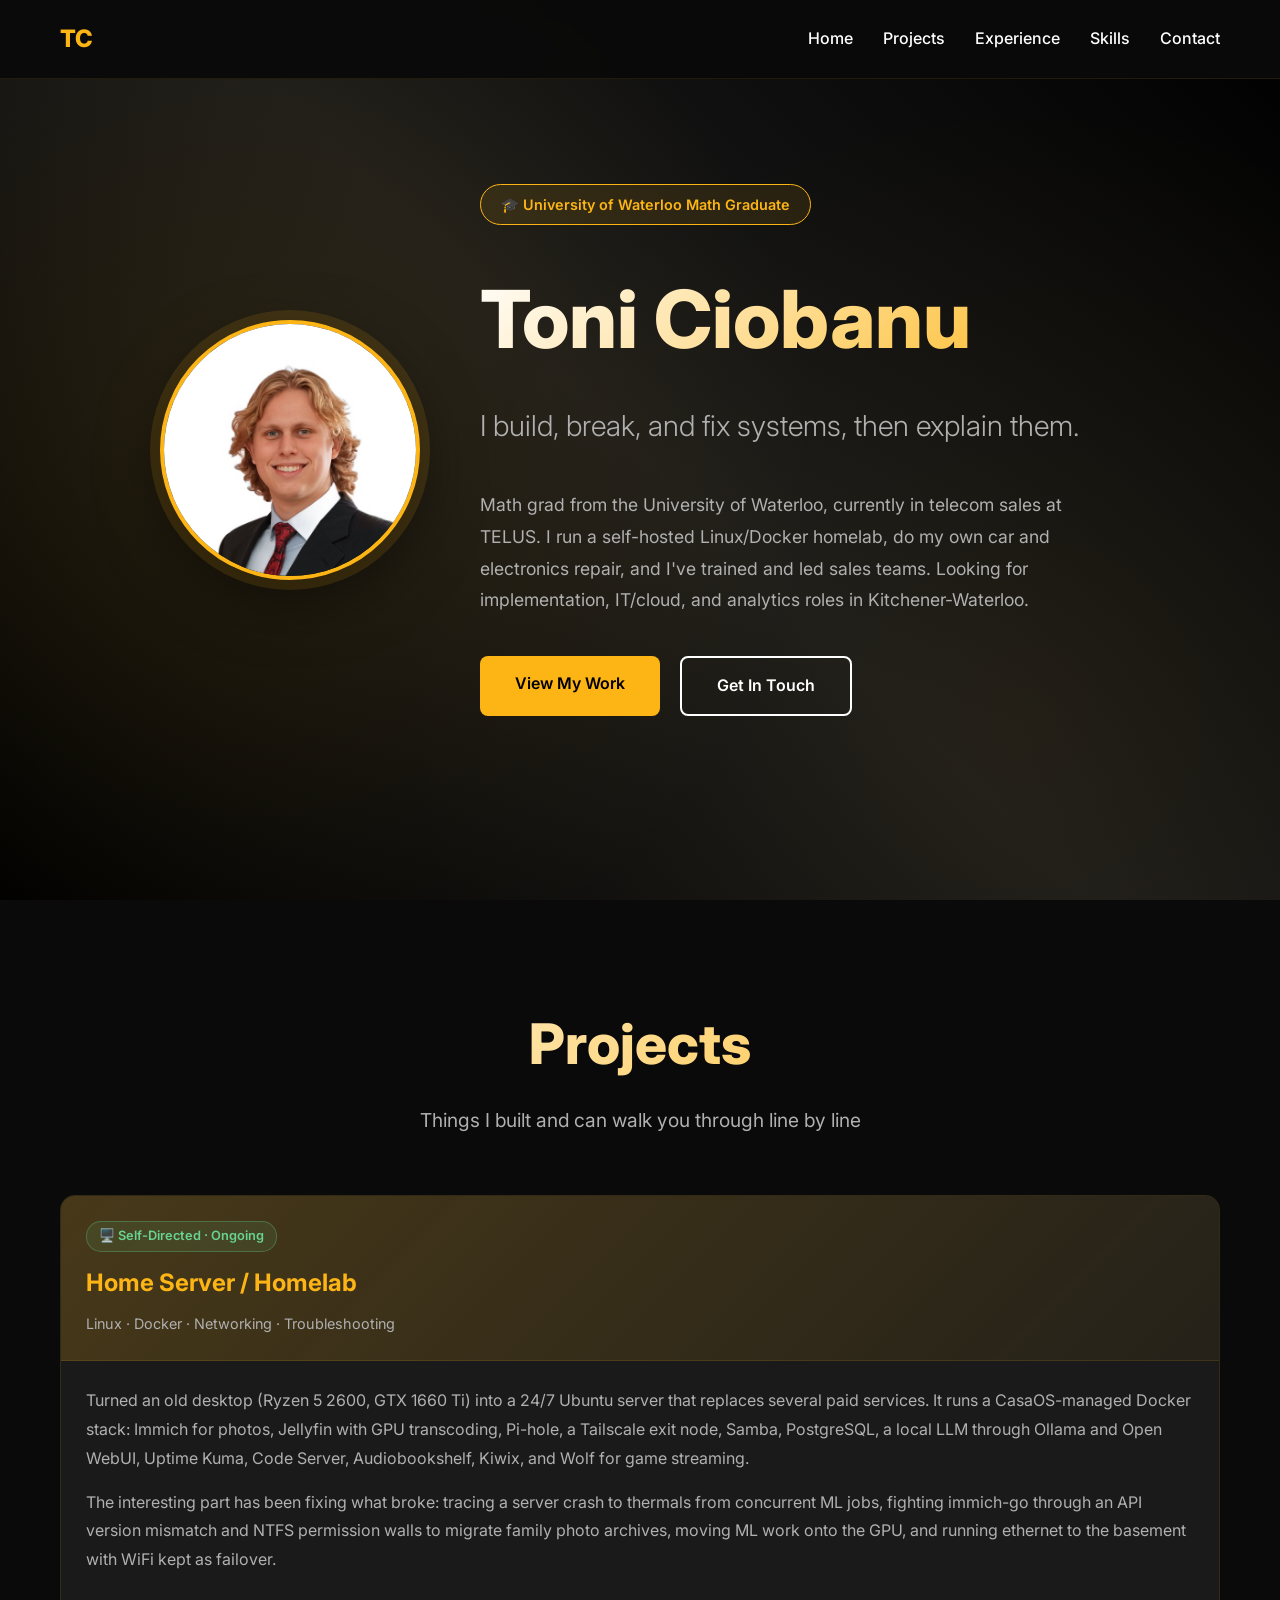
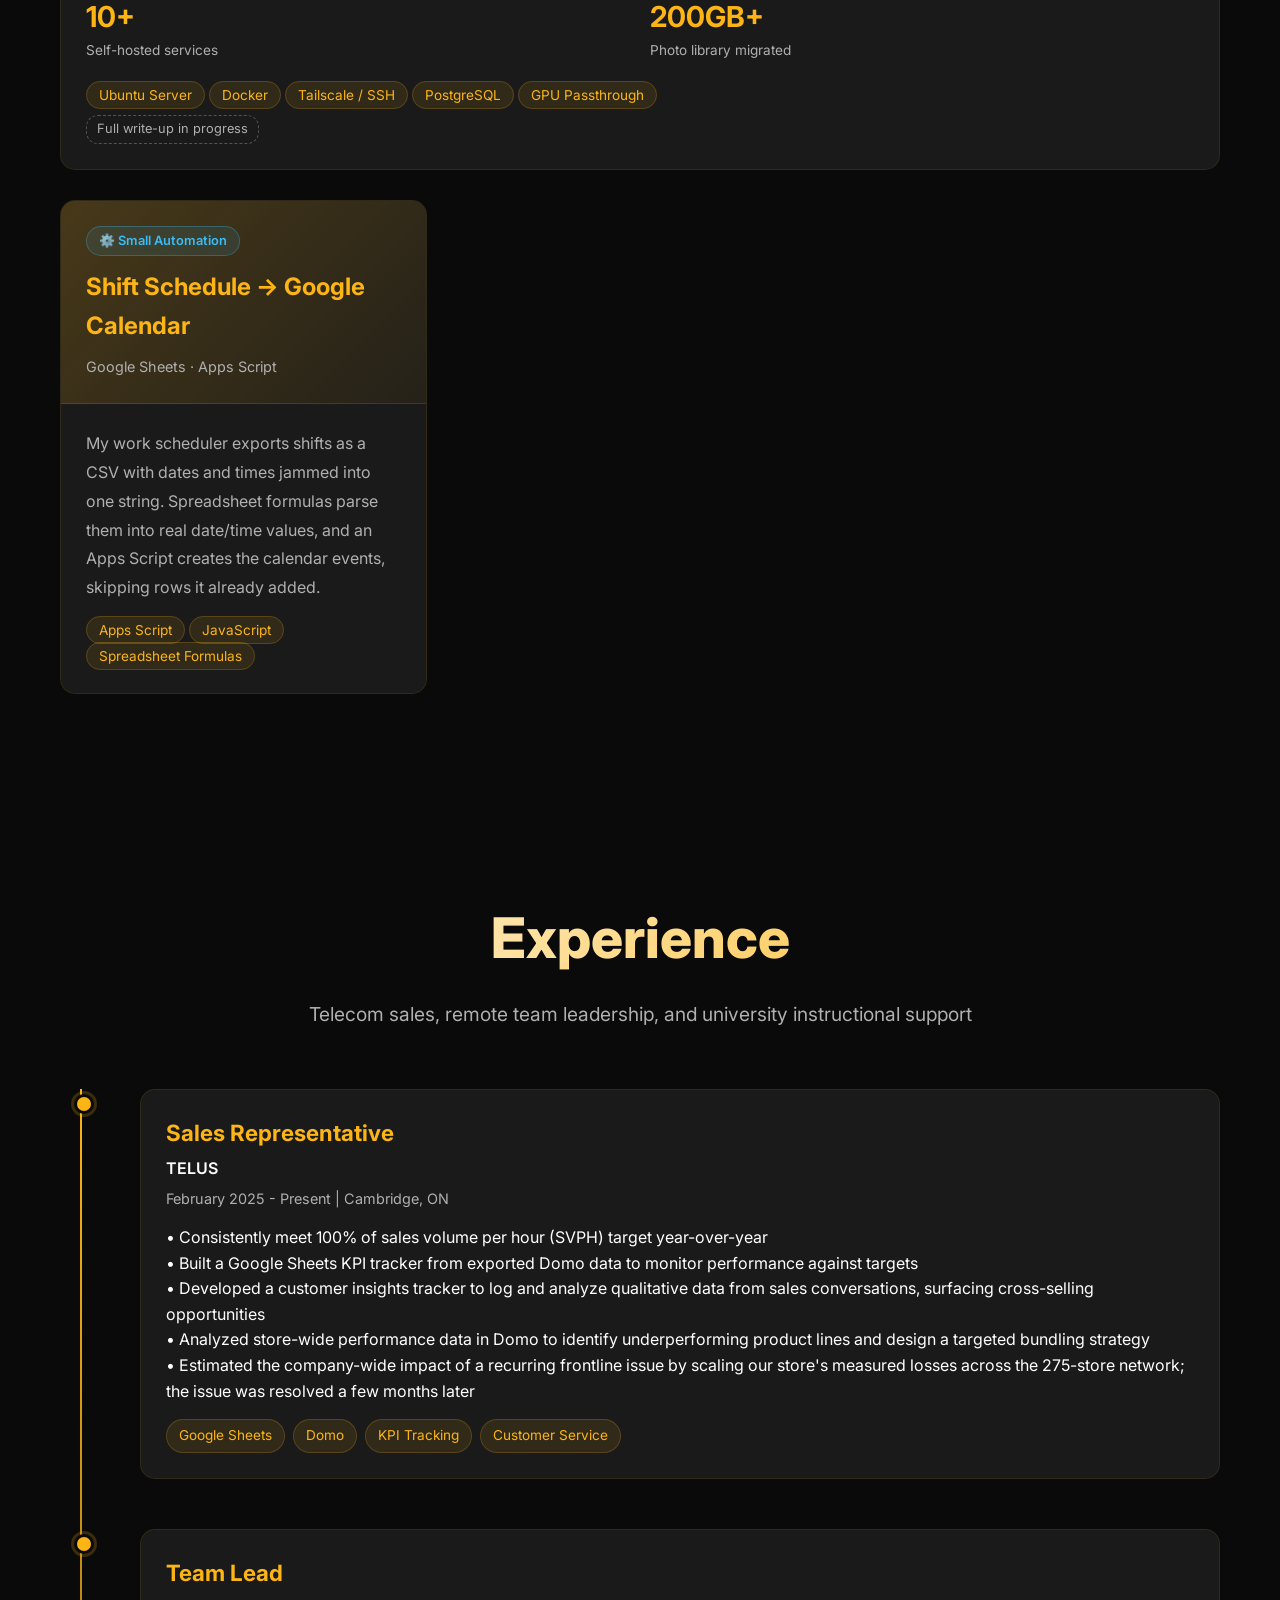
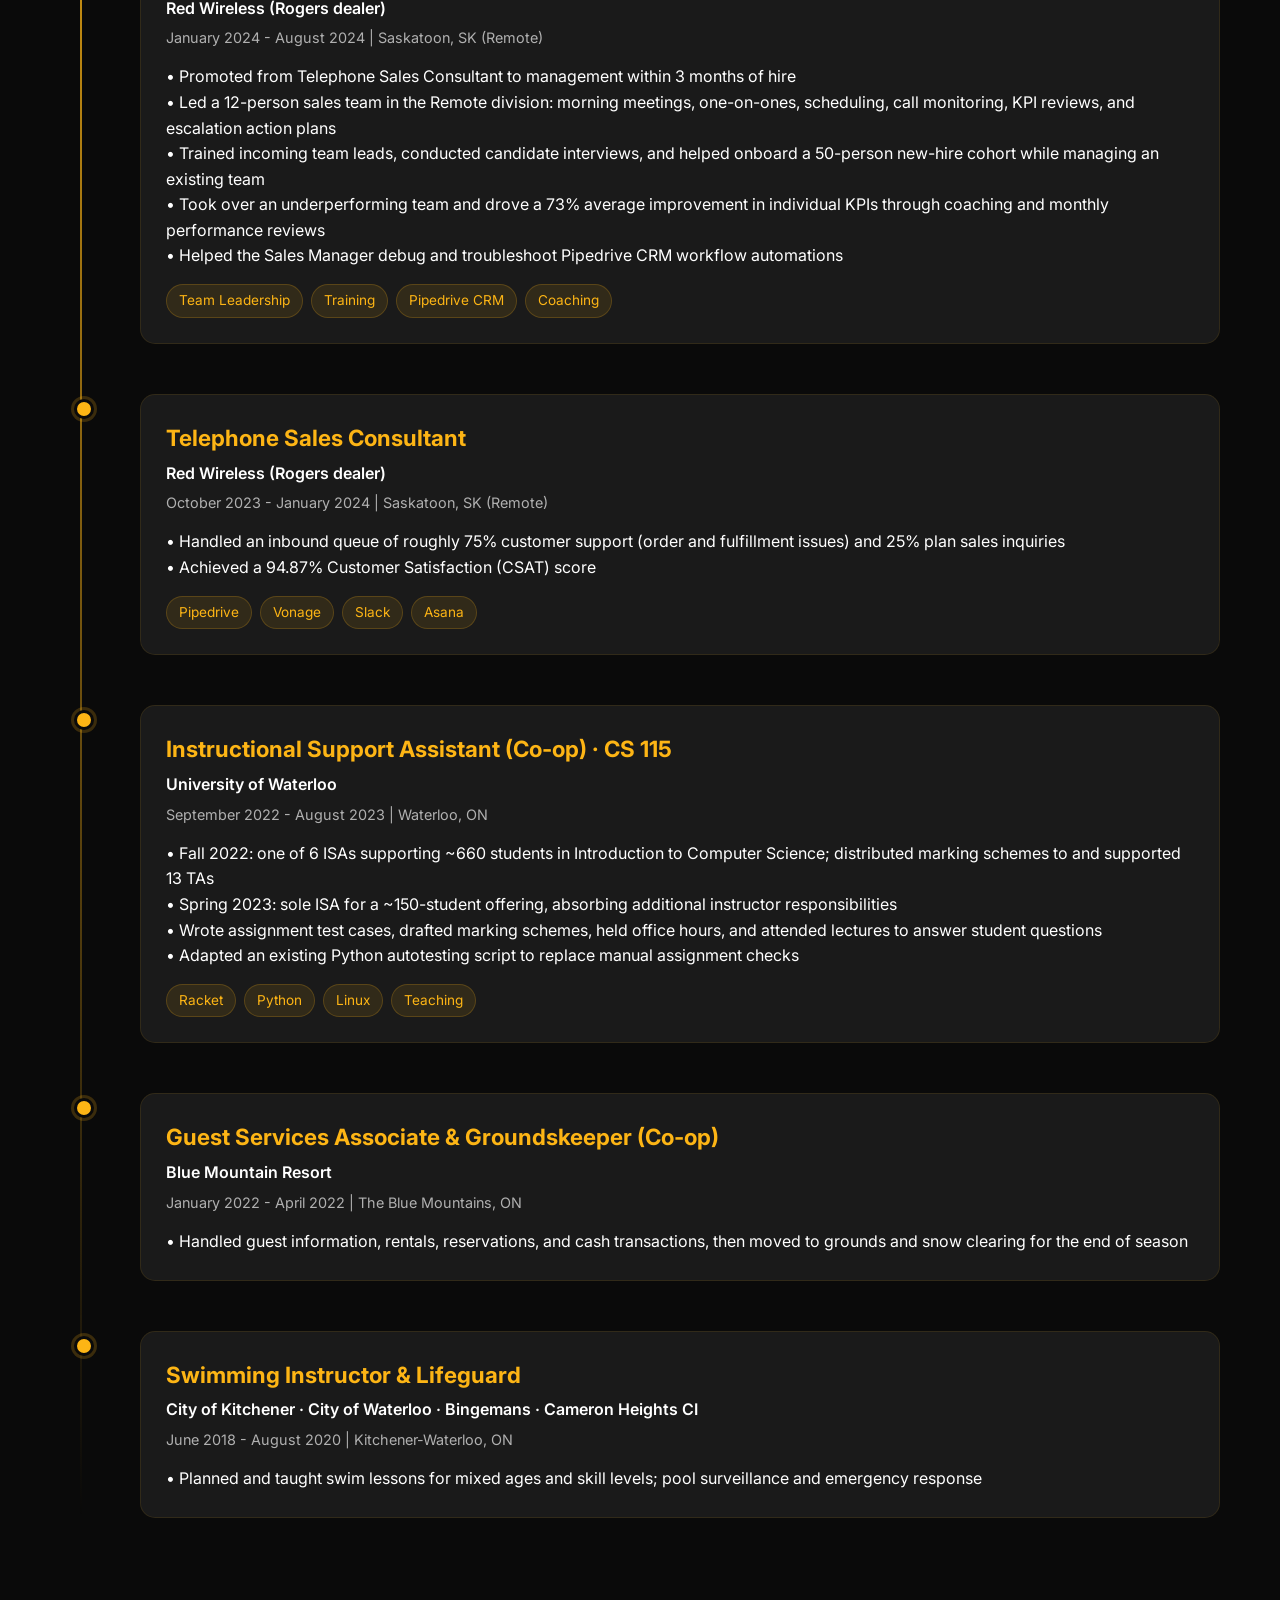
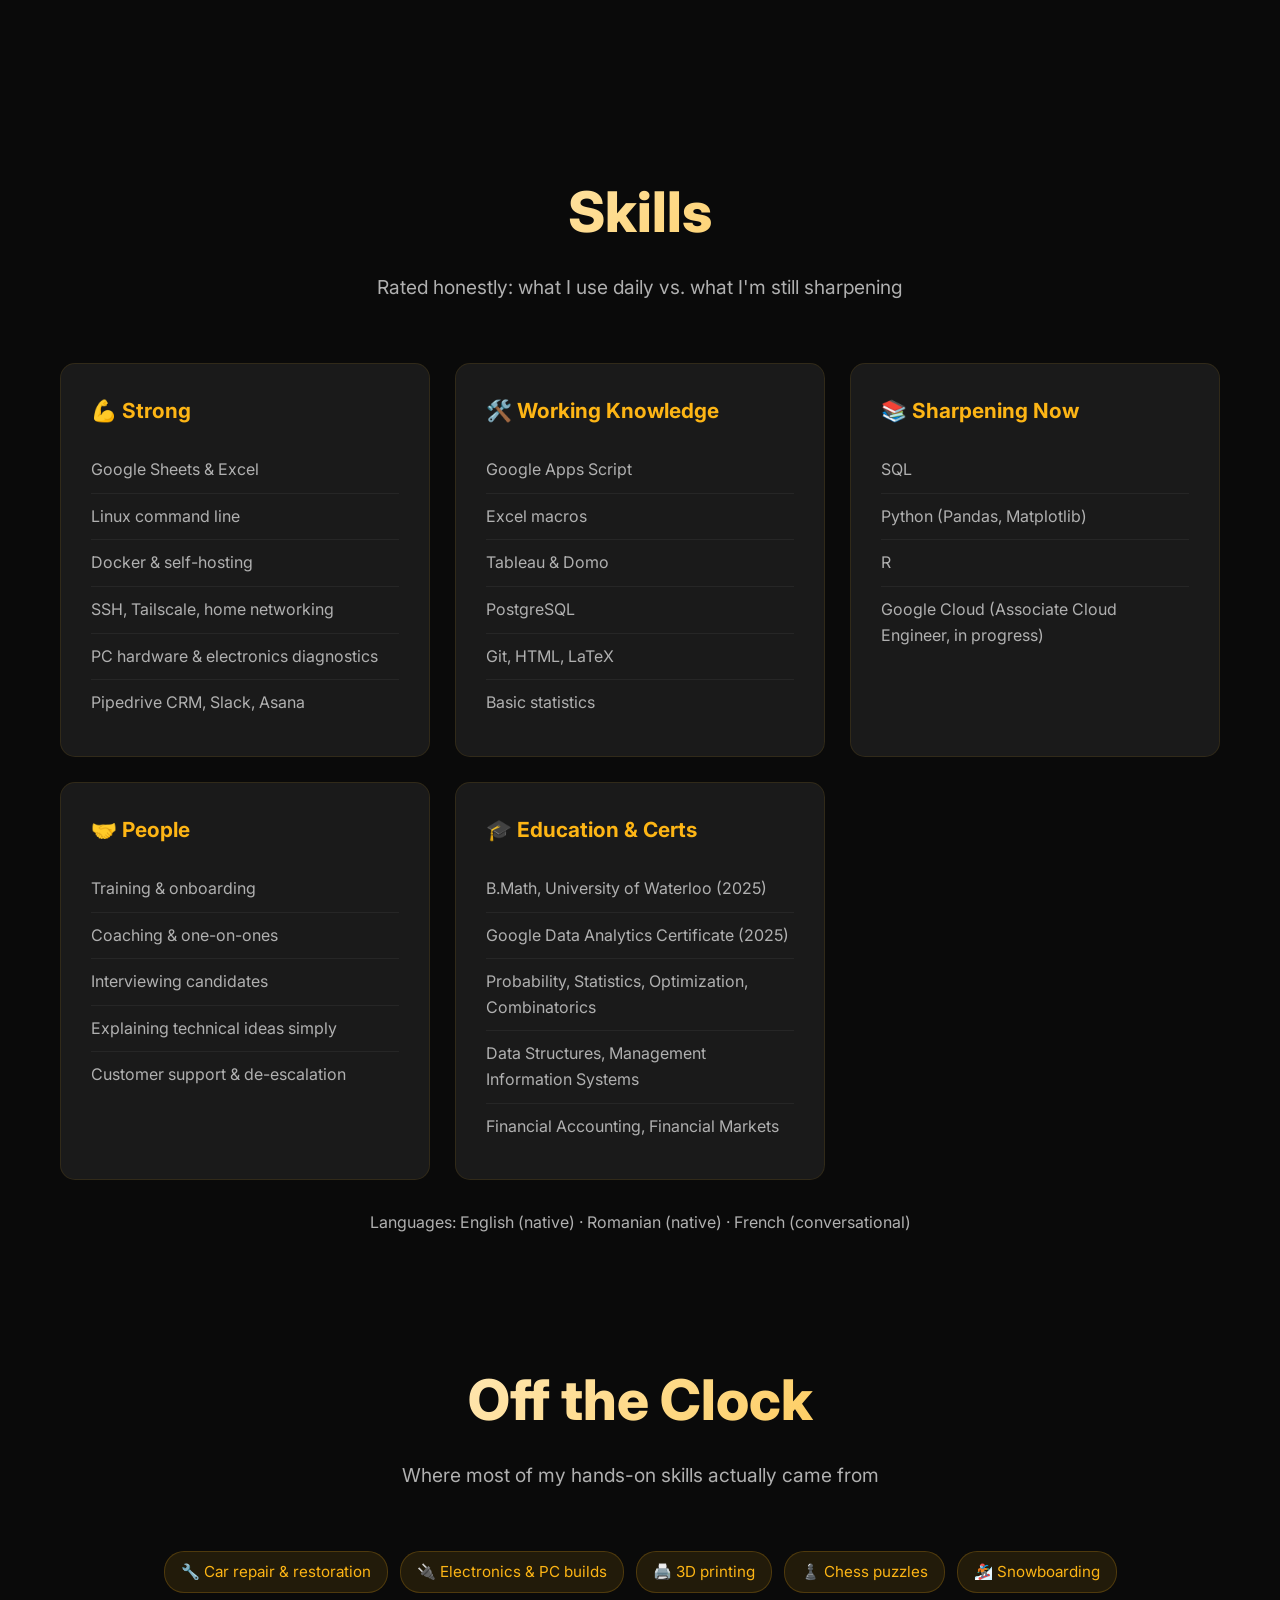
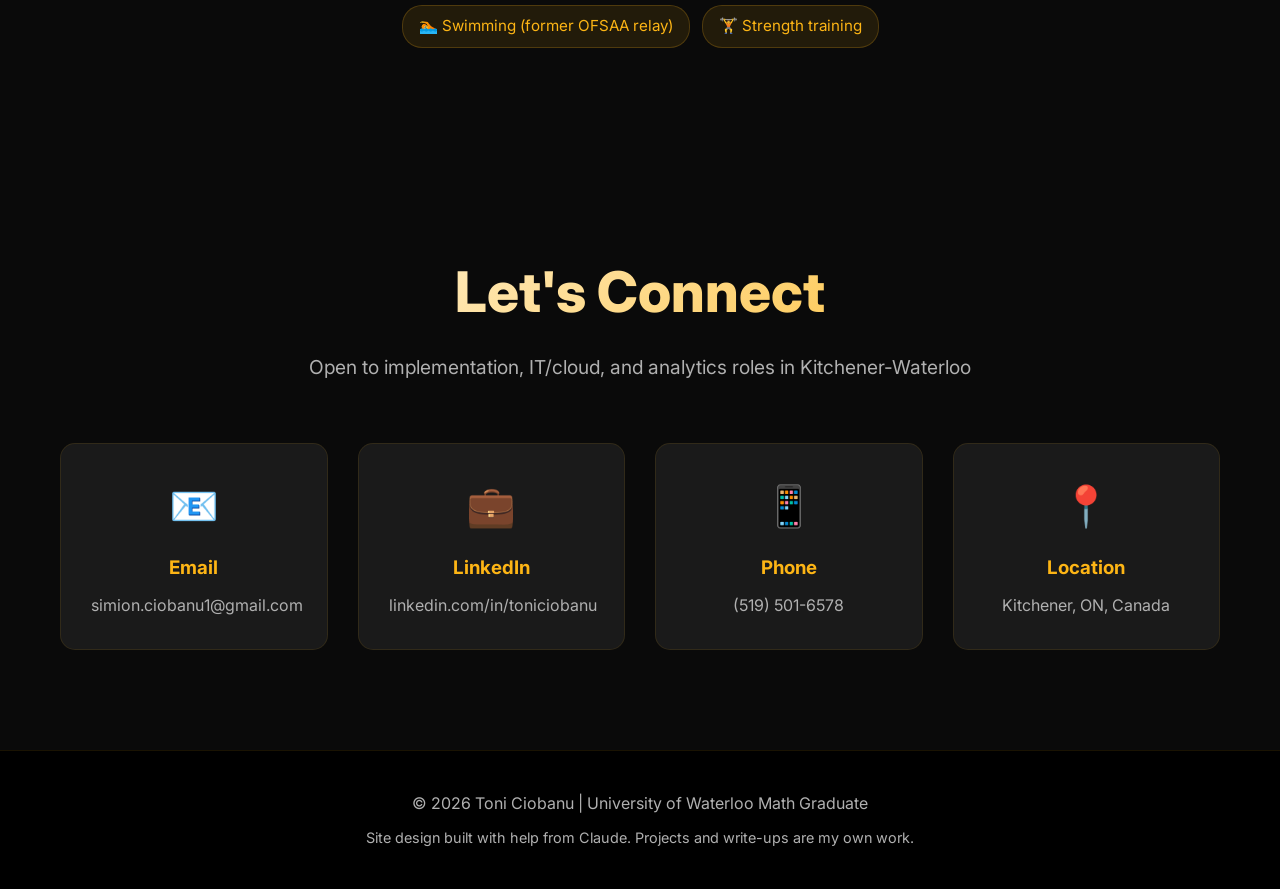
==== commit b0468ef9: "Rework portfolio: honest content, homelab, profile photo" ====
--- a/index.html
+++ b/index.html
@@ -1,155 +1,1104 @@
+
 <!DOCTYPE html>
 <html lang="en">
 <head>
     <meta charset="UTF-8">
     <meta name="viewport" content="width=device-width, initial-scale=1.0">
-    <title>Toni Ciobanu | Data Analyst</title>
-    <meta name="description" content="Data analyst and University of Waterloo mathematics graduate. Projects with the data and code behind every number.">
-    <link rel="stylesheet" href="assets/css/site.css">
+    <title>Toni Ciobanu | Portfolio</title>
+    <style>
+        @import url('https://fonts.googleapis.com/css2?family=Inter:wght@300;400;600;700;800&display=swap');
+
+        * {
+            margin: 0;
+            padding: 0;
+            box-sizing: border-box;
+        }
+
+        :root {
+            --uwaterloo-gold: #FDB515;
+            --uwaterloo-black: #000000;
+            --dark-bg: #0a0a0a;
+            --card-bg: #1a1a1a;
+            --text-primary: #ffffff;
+            --text-secondary: #b0b0b0;
+            --accent: #FDB515;
+            --accent-hover: #ffcc4d;
+        }
+
+        body {
+            font-family: 'Inter', sans-serif;
+            background-color: var(--dark-bg);
+            color: var(--text-primary);
+            line-height: 1.6;
+            overflow-x: hidden;
+        }
+
+        /* Animated Background */
+        .bg-animation {
+            position: fixed;
+            top: 0;
+            left: 0;
+            width: 100%;
+            height: 100%;
+            z-index: -1;
+            background: linear-gradient(45deg, #000000 0%, #1a1a1a 50%, #000000 100%);
+        }
+
+        .bg-animation::before {
+            content: '';
+            position: absolute;
+            top: 0;
+            left: 0;
+            width: 100%;
+            height: 100%;
+            background: 
+                radial-gradient(circle at 20% 50%, rgba(253, 181, 21, 0.1) 0%, transparent 50%),
+                radial-gradient(circle at 80% 80%, rgba(253, 181, 21, 0.05) 0%, transparent 50%);
+            animation: pulse 15s ease-in-out infinite;
+        }
+
+        @keyframes pulse {
+            0%, 100% { opacity: 0.5; }
+            50% { opacity: 1; }
+        }
+
+        /* Hero Section */
+        .hero {
+            min-height: 100vh;
+            display: flex;
+            align-items: center;
+            justify-content: center;
+            position: relative;
+            padding: 20px;
+        }
+
+        .hero-content {
+            text-align: center;
+            z-index: 1;
+        }
+
+        .hero-badge {
+            display: inline-block;
+            background: rgba(253, 181, 21, 0.1);
+            border: 1px solid var(--uwaterloo-gold);
+            padding: 8px 20px;
+            border-radius: 50px;
+            margin-bottom: 30px;
+            font-size: 0.9em;
+            font-weight: 600;
+            color: var(--uwaterloo-gold);
+            animation: fadeInDown 1s ease;
+        }
+
+        .hero h1 {
+            font-size: clamp(2.5em, 8vw, 5em);
+            font-weight: 800;
+            margin-bottom: 20px;
+            background: linear-gradient(135deg, #ffffff 0%, var(--uwaterloo-gold) 100%);
+            -webkit-background-clip: text;
+            -webkit-text-fill-color: transparent;
+            background-clip: text;
+            animation: fadeInUp 1s ease;
+        }
+
+        .hero .subtitle {
+            font-size: clamp(1.2em, 3vw, 1.8em);
+            color: var(--text-secondary);
+            margin-bottom: 40px;
+            font-weight: 300;
+            animation: fadeInUp 1.2s ease;
+        }
+
+        .hero .description {
+            max-width: 700px;
+            margin: 0 auto 40px;
+            font-size: 1.1em;
+            color: var(--text-secondary);
+            line-height: 1.8;
+            animation: fadeInUp 1.4s ease;
+        }
+
+        @keyframes fadeInUp {
+            from {
+                opacity: 0;
+                transform: translateY(30px);
+            }
+            to {
+                opacity: 1;
+                transform: translateY(0);
+            }
+        }
+
+        @keyframes fadeInDown {
+            from {
+                opacity: 0;
+                transform: translateY(-30px);
+            }
+            to {
+                opacity: 1;
+                transform: translateY(0);
+            }
+        }
+
+        .cta-buttons {
+            display: flex;
+            gap: 20px;
+            justify-content: center;
+            flex-wrap: wrap;
+            animation: fadeInUp 1.6s ease;
+        }
+
+        .btn {
+            padding: 15px 35px;
+            font-size: 1em;
+            font-weight: 600;
+            border: none;
+            border-radius: 8px;
+            cursor: pointer;
+            transition: all 0.3s ease;
+            text-decoration: none;
+            display: inline-block;
+        }
+
+        .btn-primary {
+            background: var(--uwaterloo-gold);
+            color: var(--uwaterloo-black);
+        }
+
+        .btn-primary:hover {
+            background: var(--accent-hover);
+            transform: translateY(-2px);
+            box-shadow: 0 10px 30px rgba(253, 181, 21, 0.3);
+        }
+
+        .btn-secondary {
+            background: transparent;
+            color: var(--text-primary);
+            border: 2px solid var(--text-primary);
+        }
+
+        .btn-secondary:hover {
+            background: var(--text-primary);
+            color: var(--uwaterloo-black);
+            transform: translateY(-2px);
+        }
+
+        /* Navigation */
+        nav {
+            position: fixed;
+            top: 0;
+            width: 100%;
+            background: rgba(10, 10, 10, 0.95);
+            backdrop-filter: blur(10px);
+            padding: 20px 0;
+            z-index: 1000;
+            border-bottom: 1px solid rgba(253, 181, 21, 0.1);
+        }
+
+        nav .container {
+            display: flex;
+            justify-content: space-between;
+            align-items: center;
+        }
+
+        nav .logo {
+            font-size: 1.5em;
+            font-weight: 800;
+            color: var(--uwaterloo-gold);
+        }
+
+        nav ul {
+            display: flex;
+            list-style: none;
+            gap: 30px;
+        }
+
+        nav ul li a {
+            color: var(--text-primary);
+            text-decoration: none;
+            font-weight: 500;
+            transition: color 0.3s;
+            position: relative;
+        }
+
+        nav ul li a::after {
+            content: '';
+            position: absolute;
+            bottom: -5px;
+            left: 0;
+            width: 0;
+            height: 2px;
+            background: var(--uwaterloo-gold);
+            transition: width 0.3s;
+        }
+
+        nav ul li a:hover::after {
+            width: 100%;
+        }
+
+        nav ul li a:hover {
+            color: var(--uwaterloo-gold);
+        }
+
+        .container {
+            max-width: 1200px;
+            margin: 0 auto;
+            padding: 0 20px;
+        }
+
+        /* Section Styles */
+        section {
+            padding: 100px 0;
+            position: relative;
+        }
+
+        .section-header {
+            text-align: center;
+            margin-bottom: 60px;
+        }
+
+        .section-header h2 {
+            font-size: clamp(2em, 5vw, 3.5em);
+            font-weight: 800;
+            margin-bottom: 15px;
+            background: linear-gradient(135deg, #ffffff 0%, var(--uwaterloo-gold) 100%);
+            -webkit-background-clip: text;
+            -webkit-text-fill-color: transparent;
+            background-clip: text;
+        }
+
+        .section-header p {
+            color: var(--text-secondary);
+            font-size: 1.2em;
+        }
+
+        /* Stats Section */
+        .stats-grid {
+            display: grid;
+            grid-template-columns: repeat(auto-fit, minmax(200px, 1fr));
+            gap: 30px;
+            margin-top: 40px;
+        }
+
+        .stat-card {
+            background: var(--card-bg);
+            padding: 30px;
+            border-radius: 15px;
+            text-align: center;
+            border: 1px solid rgba(253, 181, 21, 0.1);
+            transition: all 0.3s ease;
+        }
+
+        .stat-card:hover {
+            transform: translateY(-5px);
+            border-color: var(--uwaterloo-gold);
+            box-shadow: 0 10px 40px rgba(253, 181, 21, 0.2);
+        }
+
+        .stat-number {
+            font-size: 3em;
+            font-weight: 800;
+            color: var(--uwaterloo-gold);
+            margin-bottom: 10px;
+        }
+
+        .stat-label {
+            color: var(--text-secondary);
+            font-size: 1em;
+        }
+
+        /* Experience Timeline */
+        .timeline {
+            position: relative;
+            padding-left: 50px;
+        }
+
+        .timeline::before {
+            content: '';
+            position: absolute;
+            left: 20px;
+            top: 0;
+            bottom: 0;
+            width: 2px;
+            background: linear-gradient(180deg, var(--uwaterloo-gold) 0%, transparent 100%);
+        }
+
+        .timeline-item {
+            position: relative;
+            margin-bottom: 50px;
+            padding-left: 30px;
+        }
+
+        .timeline-item::before {
+            content: '';
+            position: absolute;
+            left: -36px;
+            top: 5px;
+            width: 14px;
+            height: 14px;
+            border-radius: 50%;
+            background: var(--uwaterloo-gold);
+            border: 3px solid var(--dark-bg);
+            box-shadow: 0 0 0 3px rgba(253, 181, 21, 0.2);
+        }
+
+        .timeline-content {
+            background: var(--card-bg);
+            padding: 25px;
+            border-radius: 15px;
+            border: 1px solid rgba(253, 181, 21, 0.1);
+            transition: all 0.3s ease;
+        }
+
+        .timeline-content:hover {
+            border-color: var(--uwaterloo-gold);
+            transform: translateX(5px);
+        }
+
+        .timeline-content h3 {
+            color: var(--uwaterloo-gold);
+            font-size: 1.4em;
+            margin-bottom: 5px;
+        }
+
+        .timeline-content .company {
+            color: var(--text-primary);
+            font-weight: 600;
+            margin-bottom: 5px;
+        }
+
+        .timeline-content .date {
+            color: var(--text-secondary);
+            font-size: 0.9em;
+            margin-bottom: 15px;
+        }
+
+        .timeline-content .skills {
+            display: flex;
+            flex-wrap: wrap;
+            gap: 8px;
+            margin-top: 15px;
+        }
+
+        .skill-tag {
+            background: rgba(253, 181, 21, 0.1);
+            color: var(--uwaterloo-gold);
+            padding: 5px 12px;
+            border-radius: 20px;
+            font-size: 0.85em;
+            border: 1px solid rgba(253, 181, 21, 0.2);
+        }
+
+        /* Projects Grid */
+        .projects-grid {
+            display: grid;
+            grid-template-columns: repeat(auto-fit, minmax(350px, 1fr));
+            gap: 30px;
+        }
+
+        .project-card {
+            background: var(--card-bg);
+            border-radius: 15px;
+            overflow: hidden;
+            border: 1px solid rgba(253, 181, 21, 0.1);
+            transition: all 0.3s ease;
+            cursor: pointer;
+        }
+
+        .project-card:hover {
+            transform: translateY(-10px);
+            border-color: var(--uwaterloo-gold);
+            box-shadow: 0 20px 60px rgba(253, 181, 21, 0.2);
+        }
+
+        .project-header {
+            background: linear-gradient(135deg, rgba(253, 181, 21, 0.2) 0%, rgba(253, 181, 21, 0.05) 100%);
+            padding: 25px;
+            border-bottom: 1px solid rgba(253, 181, 21, 0.1);
+        }
+
+        .project-header h3 {
+            color: var(--uwaterloo-gold);
+            font-size: 1.5em;
+            margin-bottom: 10px;
+        }
+
+        .project-type {
+            color: var(--text-secondary);
+            font-size: 0.9em;
+        }
+
+        .project-body {
+            padding: 25px;
+        }
+
+        .project-body p {
+            color: var(--text-secondary);
+            margin-bottom: 15px;
+            line-height: 1.8;
+        }
+
+        /* Clickable Project Cards */
+        .project-card-link {
+            text-decoration: none;
+            color: inherit;
+            display: block;
+            transition: transform 0.3s ease;
+        }
+        
+        .project-card-link:hover .project-card {
+            transform: translateY(-10px);
+            border-color: var(--uwaterloo-gold);
+            box-shadow: 0 20px 60px rgba(253, 181, 21, 0.3);
+        }
+        
+        .project-card-link:hover .project-header h3 {
+            color: var(--accent-hover);
+        }
+        
+        /* Add a subtle indicator that it's clickable */
+        .project-card-link .project-card {
+            cursor: pointer;
+            position: relative;
+        }
+        
+        .project-card-link .project-card::after {
+            content: '→';
+            position: absolute;
+            top: 25px;
+            right: 25px;
+            font-size: 1.5em;
+            color: var(--uwaterloo-gold);
+            opacity: 0;
+            transition: opacity 0.3s ease;
+        }
+        
+        .project-card-link:hover .project-card::after {
+            opacity: 1;
+        }
+
+
+        .project-metrics {
+            display: flex;
+            gap: 20px;
+            margin: 20px 0;
+            flex-wrap: wrap;
+        }
+
+        .metric {
+            flex: 1;
+            min-width: 120px;
+        }
+
+        .metric-value {
+            font-size: 1.8em;
+            font-weight: 700;
+            color: var(--uwaterloo-gold);
+        }
+
+        .metric-label {
+            font-size: 0.85em;
+            color: var(--text-secondary);
+        }
+
+        /* Skills Grid */
+        .skills-grid {
+            display: grid;
+            grid-template-columns: repeat(auto-fit, minmax(280px, 1fr));
+            gap: 25px;
+        }
+
+        .skill-category {
+            background: var(--card-bg);
+            padding: 30px;
+            border-radius: 15px;
+            border: 1px solid rgba(253, 181, 21, 0.1);
+            transition: all 0.3s ease;
+        }
+
+        .skill-category:hover {
+            border-color: var(--uwaterloo-gold);
+            transform: translateY(-5px);
+        }
+
+        .skill-category h3 {
+            color: var(--uwaterloo-gold);
+            font-size: 1.3em;
+            margin-bottom: 20px;
+            display: flex;
+            align-items: center;
+            gap: 10px;
+        }
+
+        .skill-category ul {
+            list-style: none;
+        }
+
+        .skill-category ul li {
+            padding: 10px 0;
+            color: var(--text-secondary);
+            border-bottom: 1px solid rgba(255, 255, 255, 0.05);
+            transition: all 0.3s;
+        }
+
+        .skill-category ul li:hover {
+            color: var(--uwaterloo-gold);
+            padding-left: 10px;
+        }
+
+        .skill-category ul li:last-child {
+            border-bottom: none;
+        }
+
+        /* Contact Section */
+        .contact-grid {
+            display: grid;
+            grid-template-columns: repeat(auto-fit, minmax(250px, 1fr));
+            gap: 30px;
+            margin-top: 40px;
+        }
+
+        .contact-card {
+            background: var(--card-bg);
+            padding: 30px;
+            border-radius: 15px;
+            text-align: center;
+            border: 1px solid rgba(253, 181, 21, 0.1);
+            transition: all 0.3s ease;
+        }
+
+        .contact-card:hover {
+            border-color: var(--uwaterloo-gold);
+            transform: translateY(-5px);
+        }
+
+        .contact-icon {
+            font-size: 2.5em;
+            margin-bottom: 15px;
+        }
+
+        .contact-card h3 {
+            color: var(--uwaterloo-gold);
+            margin-bottom: 10px;
+        }
+
+        .contact-card p {
+            color: var(--text-secondary);
+        }
+
+        .contact-card a {
+            color: var(--text-secondary);
+            text-decoration: none;
+            transition: color 0.3s;
+        }
+
+        .contact-card a:hover {
+            color: var(--uwaterloo-gold);
+        }
+
+        /* Footer */
+        footer {
+            background: var(--uwaterloo-black);
+            padding: 40px 0;
+            text-align: center;
+            border-top: 1px solid rgba(253, 181, 21, 0.1);
+        }
+
+        footer p {
+            color: var(--text-secondary);
+        }
+
+        /* Mobile Menu */
+        .mobile-menu-btn {
+            display: none;
+            background: none;
+            border: none;
+            color: var(--text-primary);
+            font-size: 1.5em;
+            cursor: pointer;
+        }
+
+        /* Responsive */
+        @media (max-width: 768px) {
+            nav ul {
+                display: none;
+                position: absolute;
+                top: 100%;
+                left: 0;
+                right: 0;
+                background: rgba(10, 10, 10, 0.98);
+                flex-direction: column;
+                padding: 20px;
+                gap: 15px;
+            }
+
+            nav ul.active {
+                display: flex;
+            }
+
+            .mobile-menu-btn {
+                display: block;
+            }
+
+            .hero h1 {
+                font-size: 2.5em;
+            }
+
+            .timeline {
+                padding-left: 30px;
+            }
+
+            .projects-grid,
+            .skills-grid {
+                grid-template-columns: 1fr;
+            }
+        }
+
+        /* Scroll animations */
+        .fade-in {
+            opacity: 0;
+            transform: translateY(30px);
+            transition: opacity 0.6s ease, transform 0.6s ease;
+        }
+
+        .fade-in.visible {
+            opacity: 1;
+            transform: translateY(0);
+        }
+        /* ---- Oct 2026 additions ---- */
+        .hero-inner {
+            display: flex;
+            align-items: center;
+            justify-content: center;
+            gap: 60px;
+            max-width: 1100px;
+            margin: 0 auto;
+        }
+        .hero-photo {
+            flex: 0 0 auto;
+            width: 260px;
+            height: 260px;
+            border-radius: 50%;
+            overflow: hidden;
+            border: 4px solid var(--uwaterloo-gold);
+            box-shadow: 0 0 0 10px rgba(253, 181, 21, 0.12), 0 20px 60px rgba(0, 0, 0, 0.5);
+            animation: fadeInUp 1s ease;
+        }
+        .hero-photo img { width: 100%; height: 100%; object-fit: cover; display: block; }
+        .hero-inner .hero-content { text-align: left; max-width: 640px; }
+        .hero-inner .hero .description, .hero-inner .description { margin-left: 0; }
+        .hero-inner .cta-buttons { justify-content: flex-start; }
+        .project-card.featured { grid-column: 1 / -1; }
+        .status-pill {
+            display: inline-block; margin-top: 8px; font-size: 0.8em; color: var(--text-secondary);
+            border: 1px dashed rgba(255,255,255,0.25); padding: 3px 10px; border-radius: 12px;
+        }
+        .offclock { display: flex; flex-wrap: wrap; gap: 12px; justify-content: center; }
+        .offclock .skill-tag { font-size: 0.95em; padding: 8px 16px; }
+        .lang-line { text-align: center; color: var(--text-secondary); margin-top: 30px; }
+        .footer-note { margin-top: 10px; font-size: 0.9em; color: var(--text-secondary); }
+        @media (max-width: 768px) {
+            .hero-inner { flex-direction: column; gap: 30px; text-align: center; }
+            .hero-inner .hero-content { text-align: center; }
+            .hero-inner .cta-buttons { justify-content: center; }
+            .hero-photo { width: 180px; height: 180px; }
+            .hero { min-height: auto; padding: 110px 20px 60px; }
+        }
+        .skill-tag { white-space: nowrap; }
+    </style>
 </head>
 <body>
-<header class="site-header">
-    <div class="wrap">
-        <a class="brand" href="#top">Toni <span>Ciobanu</span></a>
-        <nav>
-            <a href="#projects">Projects</a>
-            <a href="#experience">Experience</a>
-            <a href="#skills" class="hide-sm">Skills</a>
-            <a href="#contact">Contact</a>
-        </nav>
-    </div>
-</header>
-
-<main id="top">
-<section class="hero">
-    <div class="wrap">
-        <div class="eyebrow">Data analyst · University of Waterloo, Mathematics</div>
-        <h1>I answer business questions with data, and show my work.</h1>
-        <p class="lead">At work I've used spreadsheets, BI tools and Python to track sales performance, segment customers and automate reporting. Every project below links to the data and code behind it, and says what the analysis can't tell you.</p>
-        <div class="actions">
-            <a class="btn primary" href="#projects">See projects</a>
-            <a class="btn" href="https://github.com/ToniCiobanu/Portfolio">GitHub</a>
-            <a class="btn" href="https://linkedin.com/in/toniciobanu">LinkedIn</a>
-        </div>
-    </div>
-</section>
-
-<section id="projects">
-    <div class="wrap">
-        <h2>Projects</h2>
-        <p class="muted" style="margin-bottom:20px">Each one has a write-up, the raw data, runnable code, and a "limits" section.</p>
-        <div class="grid grid-3">
-            <a class="card" href="repair-analysis.html">
-                <div class="meta">SQL · SQLite · Chart.js</div>
-                <h3>What did fixing my own cars save?</h3>
-                <p>23 repairs on two cars, receipts vs. shop estimates. Savings of <strong data-value="repair.savings" data-format="usd0"></strong>, and a sensitivity test showing the result holds even if every estimate is 50% too high.</p>
-                <div class="tags"><span class="tag">Window functions</span><span class="tag">CTEs</span><span class="tag">Sensitivity analysis</span></div>
-                <span class="more">Read the case study →</span>
-            </a>
-            <a class="card" href="cell-phone-pricing.html">
-                <div class="meta">Python · BLS CPI-U · Chart.js</div>
-                <h3>Are phones actually getting more expensive?</h3>
-                <p>Launch prices from 1983 to 2025 in constant dollars. The base iPhone is <strong data-value="phone.iphone_real_change_pct" data-format="signed-pct"></strong> in real terms since 2007. The famous 2016 "price jump" turns out to be an artifact of mixing contract and full prices.</p>
-                <div class="tags"><span class="tag">Inflation adjustment</span><span class="tag">Data quality</span><span class="tag">Public data</span></div>
-                <span class="more">Read the case study →</span>
-            </a>
-            <a class="card" href="calendar-automation.html">
-                <div class="meta">Google Apps Script · Sheets · Node tests</div>
-                <h3>Shift schedule → Google Calendar</h3>
-                <p>A spreadsheet parses a scheduling-system export and a script turns each shift into a calendar event. It's safe to re-run, skips bad rows, and has 10 tests built on fake Google services.</p>
-                <div class="tags"><span class="tag">Automation</span><span class="tag">Data parsing</span><span class="tag">Testing</span></div>
-                <span class="more">Read the case study →</span>
-            </a>
-        </div>
-    </div>
-</section>
-
-<section id="experience">
-    <div class="wrap">
-        <h2>Experience</h2>
-        <div class="job">
-            <div class="job-head"><h3>Sales Representative</h3><span class="when">Mar 2025 – Present · Cambridge, ON</span></div>
-            <div class="org">TELUS</div>
-            <ul class="clean">
-                <li>Built an Excel model forecasting store returns from 6-month average sales across 275 retail locations ($36.6M in sales).</li>
-                <li>Built a Google Sheets KPI tracker fed by Tableau exports to monitor performance, maintaining a 130% SVPH average.</li>
-                <li>Kept a customer-insights tracker of qualitative sales notes to spot cross-selling opportunities.</li>
-                <li>Used Domo sales data to find underperforming products and target promotions at them.</li>
+    <div class="bg-animation"></div>
+
+    <!-- Navigation -->
+    <nav>
+        <div class="container">
+            <div class="logo">TC</div>
+            <button class="mobile-menu-btn" onclick="toggleMenu()">☰</button>
+            <ul id="nav-menu">
+                <li><a href="#home">Home</a></li>
+                <li><a href="#projects">Projects</a></li>
+                <li><a href="#experience">Experience</a></li>
+                <li><a href="#skills">Skills</a></li>
+                <li><a href="#contact">Contact</a></li>
             </ul>
         </div>
-        <div class="job">
-            <div class="job-head"><h3>Sales Manager</h3><span class="when">Jan 2024 – Aug 2024 · Saskatoon, SK (remote)</span></div>
-            <div class="org">Red Wireless</div>
-            <ul class="clean">
-                <li>Segmented customers to identify high-value targets; the resulting sales strategy increased departmental sales by 23%.</li>
-                <li>Designed performance incentives from team sales data; sales points per hour rose 292%.</li>
-                <li>Ran monthly KPI reviews and one-on-one coaching; individual KPIs improved 73% on average.</li>
-                <li>Achieved a 94.87% customer satisfaction (CSAT) score.</li>
-            </ul>
-        </div>
-        <div class="job">
-            <div class="job-head"><h3>Telephone Sales Consultant</h3><span class="when">Sep 2023 – Jan 2024 · Saskatoon, SK (remote)</span></div>
-            <div class="org">Red Wireless</div>
-            <ul class="clean">
-                <li>Managed a sales pipeline in Pipedrive CRM and coordinated with the team in Slack.</li>
-            </ul>
-        </div>
-        <div class="job">
-            <div class="job-head"><h3>Instructional Support Assistant</h3><span class="when">Sep 2022 – Dec 2023 · Waterloo, ON</span></div>
-            <div class="org">University of Waterloo</div>
-            <ul class="clean">
-                <li>Maintained performance records for 700+ students, with automated validation checks.</li>
-                <li>Automated routine reporting with Python scripts and Excel macros, cutting that workload by about 15%.</li>
-                <li>Provided technical instruction in Python, DrRacket and Linux.</li>
-            </ul>
-        </div>
-    </div>
-</section>
-
-<section id="skills">
-    <div class="wrap">
-        <h2>Skills</h2>
-        <div class="grid grid-2">
-            <div class="card">
-                <h3>Shown in the projects above</h3>
-                <div class="tags">
-                    <span class="tag">SQL (joins, CTEs, window functions, views)</span><span class="tag">Python</span>
-                    <span class="tag">JavaScript / Apps Script</span><span class="tag">Chart.js</span>
-                    <span class="tag">Git</span><span class="tag">Sensitivity analysis</span>
-                </div>
+    </nav>
+
+    <!-- Hero Section -->
+    <section class="hero" id="home">
+        <div class="hero-inner">
+            <div class="hero-photo">
+                <img src="assets/images/profile.png" alt="Portrait of Toni Ciobanu">
             </div>
-            <div class="card">
-                <h3>Used at work</h3>
-                <div class="tags">
-                    <span class="tag">Excel (macros)</span><span class="tag">Google Sheets</span><span class="tag">Tableau</span>
-                    <span class="tag">Domo</span><span class="tag">Pipedrive CRM</span><span class="tag">KPI tracking</span>
-                    <span class="tag">Customer segmentation</span><span class="tag">Linux</span>
+            <div class="hero-content">
+                <div class="hero-badge">🎓 University of Waterloo Math Graduate</div>
+                <h1>Toni Ciobanu</h1>
+                <p class="subtitle">I build, break, and fix systems, then explain them.</p>
+                <p class="description">
+                    Math grad from the University of Waterloo, currently in telecom sales at TELUS.
+                    I run a self-hosted Linux/Docker homelab, do my own car and electronics repair,
+                    and I've trained and led sales teams. Looking for implementation, IT/cloud,
+                    and analytics roles in Kitchener-Waterloo.
+                </p>
+                <div class="cta-buttons">
+                    <a href="#projects" class="btn btn-primary">View My Work</a>
+                    <a href="#contact" class="btn btn-secondary">Get In Touch</a>
                 </div>
             </div>
         </div>
-    </div>
-</section>
-
-<section id="contact">
-    <div class="wrap">
-        <h2>Contact</h2>
-        <p class="lead">Open to opportunities in data analysis, business intelligence and analytics.</p>
-        <div class="grid grid-3" style="margin-top:20px">
-            <a class="card" href="mailto:simion.ciobanu1@gmail.com"><div class="meta">Email</div>simion.ciobanu1@gmail.com</a>
-            <a class="card" href="https://linkedin.com/in/toniciobanu"><div class="meta">LinkedIn</div>linkedin.com/in/toniciobanu</a>
-            <a class="card" href="tel:+15195016578"><div class="meta">Phone</div>(519) 501-6578</a>
+    </section>
+
+    <!-- Projects Section -->
+    <section id="projects">
+        <div class="container">
+            <div class="section-header fade-in">
+                <h2>Projects</h2>
+                <p>Things I built and can walk you through line by line</p>
+            </div>
+
+            <div class="projects-grid">
+
+                <!-- Homelab -->
+                <div class="project-card featured fade-in">
+                    <div class="project-header">
+                        <div style="display: inline-block; background: rgba(104, 211, 145, 0.1); border: 1px solid rgba(104, 211, 145, 0.3); padding: 4px 12px; border-radius: 15px; margin-bottom: 12px; font-size: 0.8em; color: #68d391; font-weight: 600;">
+                            🖥️ Self-Directed · Ongoing
+                        </div>
+                        <h3>Home Server / Homelab</h3>
+                        <div class="project-type">Linux · Docker · Networking · Troubleshooting</div>
+                    </div>
+                    <div class="project-body">
+                        <p>Turned an old desktop (Ryzen 5 2600, GTX 1660 Ti) into a 24/7 Ubuntu server that replaces several paid services. It runs a CasaOS-managed Docker stack: Immich for photos, Jellyfin with GPU transcoding, Pi-hole, a Tailscale exit node, Samba, PostgreSQL, a local LLM through Ollama and Open WebUI, Uptime Kuma, Code Server, Audiobookshelf, Kiwix, and Wolf for game streaming.</p>
+                        <p>The interesting part has been fixing what broke: tracing a server crash to thermals from concurrent ML jobs, fighting immich-go through an API version mismatch and NTFS permission walls to migrate family photo archives, moving ML work onto the GPU, and running ethernet to the basement with WiFi kept as failover.</p>
+                        <div class="project-metrics">
+                            <div class="metric">
+                                <div class="metric-value">10+</div>
+                                <div class="metric-label">Self-hosted services</div>
+                            </div>
+                            <div class="metric">
+                                <div class="metric-value">200GB+</div>
+                                <div class="metric-label">Photo library migrated</div>
+                            </div>
+                        </div>
+                        <div class="skills">
+                            <span class="skill-tag">Ubuntu Server</span>
+                            <span class="skill-tag">Docker</span>
+                            <span class="skill-tag">Tailscale / SSH</span>
+                            <span class="skill-tag">PostgreSQL</span>
+                            <span class="skill-tag">GPU Passthrough</span>
+                        </div>
+                        <span class="status-pill">Full write-up in progress</span>
+                    </div>
+                </div>
+
+                <!-- Calendar Automation -->
+                <a href="calendar-automation.html" target="_blank" class="project-card-link">
+                    <div class="project-card fade-in">
+                        <div class="project-header">
+                            <div style="display: inline-block; background: rgba(56, 189, 248, 0.1); border: 1px solid rgba(56, 189, 248, 0.3); padding: 4px 12px; border-radius: 15px; margin-bottom: 12px; font-size: 0.8em; color: #38bdf8; font-weight: 600;">
+                                ⚙️ Small Automation
+                            </div>
+                            <h3>Shift Schedule → Google Calendar</h3>
+                            <div class="project-type">Google Sheets · Apps Script</div>
+                        </div>
+                        <div class="project-body">
+                            <p>My work scheduler exports shifts as a CSV with dates and times jammed into one string. Spreadsheet formulas parse them into real date/time values, and an Apps Script creates the calendar events, skipping rows it already added.</p>
+                            <div class="skills">
+                                <span class="skill-tag">Apps Script</span>
+                                <span class="skill-tag">JavaScript</span>
+                                <span class="skill-tag">Spreadsheet Formulas</span>
+                            </div>
+                        </div>
+                    </div>
+                </a>
+
+            </div>
         </div>
-    </div>
-</section>
-</main>
-
-<footer><div class="wrap">© 2026 Toni Ciobanu · Kitchener, ON · <a href="https://github.com/ToniCiobanu/Portfolio">Source for this site</a></div></footer>
-
-<script src="assets/js/site.js"></script>
-<script src="projects/repair-costs/results.js"></script>
-<script src="projects/phone-prices/results.js"></script>
-<script>
-bindValues(document, { repair: REPAIRS.results.overall[0], phone: PHONES.summary });
-</script>
+    </section>
+
+    <!-- Experience Section -->
+    <section id="experience">
+        <div class="container">
+            <div class="section-header fade-in">
+                <h2>Experience</h2>
+                <p>Telecom sales, remote team leadership, and university instructional support</p>
+            </div>
+            <div class="timeline">
+                <div class="timeline-item fade-in">
+                    <div class="timeline-content">
+                        <h3>Sales Representative</h3>
+                        <div class="company">TELUS</div>
+                        <div class="date">February 2025 - Present | Cambridge, ON</div>
+                        <p>• Consistently meet 100% of sales volume per hour (SVPH) target year-over-year</p>
+                        <p>• Built a Google Sheets KPI tracker from exported Domo data to monitor performance against targets</p>
+                        <p>• Developed a customer insights tracker to log and analyze qualitative data from sales conversations, surfacing cross-selling opportunities</p>
+                        <p>• Analyzed store-wide performance data in Domo to identify underperforming product lines and design a targeted bundling strategy</p>
+                        <p>• Estimated the company-wide impact of a recurring frontline issue by scaling our store's measured losses across the 275-store network; the issue was resolved a few months later</p>
+                        <div class="skills">
+                            <span class="skill-tag">Google Sheets</span>
+                            <span class="skill-tag">Domo</span>
+                            <span class="skill-tag">KPI Tracking</span>
+                            <span class="skill-tag">Customer Service</span>
+                        </div>
+                    </div>
+                </div>
+
+                <div class="timeline-item fade-in">
+                    <div class="timeline-content">
+                        <h3>Team Lead</h3>
+                        <div class="company">Red Wireless (Rogers dealer)</div>
+                        <div class="date">January 2024 - August 2024 | Saskatoon, SK (Remote)</div>
+                        <p>• Promoted from Telephone Sales Consultant to management within 3 months of hire</p>
+                        <p>• Led a 12-person sales team in the Remote division: morning meetings, one-on-ones, scheduling, call monitoring, KPI reviews, and escalation action plans</p>
+                        <p>• Trained incoming team leads, conducted candidate interviews, and helped onboard a 50-person new-hire cohort while managing an existing team</p>
+                        <p>• Took over an underperforming team and drove a 73% average improvement in individual KPIs through coaching and monthly performance reviews</p>
+                        <p>• Helped the Sales Manager debug and troubleshoot Pipedrive CRM workflow automations</p>
+                        <div class="skills">
+                            <span class="skill-tag">Team Leadership</span>
+                            <span class="skill-tag">Training</span>
+                            <span class="skill-tag">Pipedrive CRM</span>
+                            <span class="skill-tag">Coaching</span>
+                        </div>
+                    </div>
+                </div>
+
+                <div class="timeline-item fade-in">
+                    <div class="timeline-content">
+                        <h3>Telephone Sales Consultant</h3>
+                        <div class="company">Red Wireless (Rogers dealer)</div>
+                        <div class="date">October 2023 - January 2024 | Saskatoon, SK (Remote)</div>
+                        <p>• Handled an inbound queue of roughly 75% customer support (order and fulfillment issues) and 25% plan sales inquiries</p>
+                        <p>• Achieved a 94.87% Customer Satisfaction (CSAT) score</p>
+                        <div class="skills">
+                            <span class="skill-tag">Pipedrive</span>
+                            <span class="skill-tag">Vonage</span>
+                            <span class="skill-tag">Slack</span>
+                            <span class="skill-tag">Asana</span>
+                        </div>
+                    </div>
+                </div>
+
+                <div class="timeline-item fade-in">
+                    <div class="timeline-content">
+                        <h3>Instructional Support Assistant (Co-op) · CS 115</h3>
+                        <div class="company">University of Waterloo</div>
+                        <div class="date">September 2022 - August 2023 | Waterloo, ON</div>
+                        <p>• Fall 2022: one of 6 ISAs supporting ~660 students in Introduction to Computer Science; distributed marking schemes to and supported 13 TAs</p>
+                        <p>• Spring 2023: sole ISA for a ~150-student offering, absorbing additional instructor responsibilities</p>
+                        <p>• Wrote assignment test cases, drafted marking schemes, held office hours, and attended lectures to answer student questions</p>
+                        <p>• Adapted an existing Python autotesting script to replace manual assignment checks</p>
+                        <div class="skills">
+                            <span class="skill-tag">Racket</span>
+                            <span class="skill-tag">Python</span>
+                            <span class="skill-tag">Linux</span>
+                            <span class="skill-tag">Teaching</span>
+                        </div>
+                    </div>
+                </div>
+
+                <div class="timeline-item fade-in">
+                    <div class="timeline-content">
+                        <h3>Guest Services Associate &amp; Groundskeeper (Co-op)</h3>
+                        <div class="company">Blue Mountain Resort</div>
+                        <div class="date">January 2022 - April 2022 | The Blue Mountains, ON</div>
+                        <p>• Handled guest information, rentals, reservations, and cash transactions, then moved to grounds and snow clearing for the end of season</p>
+                    </div>
+                </div>
+
+                <div class="timeline-item fade-in">
+                    <div class="timeline-content">
+                        <h3>Swimming Instructor &amp; Lifeguard</h3>
+                        <div class="company">City of Kitchener · City of Waterloo · Bingemans · Cameron Heights CI</div>
+                        <div class="date">June 2018 - August 2020 | Kitchener-Waterloo, ON</div>
+                        <p>• Planned and taught swim lessons for mixed ages and skill levels; pool surveillance and emergency response</p>
+                    </div>
+                </div>
+            </div>
+        </div>
+    </section>
+
+    <!-- Skills Section -->
+    <section id="skills">
+        <div class="container">
+            <div class="section-header fade-in">
+                <h2>Skills</h2>
+                <p>Rated honestly: what I use daily vs. what I'm still sharpening</p>
+            </div>
+            <div class="skills-grid">
+                <div class="skill-category fade-in">
+                    <h3>💪 Strong</h3>
+                    <ul>
+                        <li>Google Sheets &amp; Excel</li>
+                        <li>Linux command line</li>
+                        <li>Docker &amp; self-hosting</li>
+                        <li>SSH, Tailscale, home networking</li>
+                        <li>PC hardware &amp; electronics diagnostics</li>
+                        <li>Pipedrive CRM, Slack, Asana</li>
+                    </ul>
+                </div>
+                <div class="skill-category fade-in">
+                    <h3>🛠️ Working Knowledge</h3>
+                    <ul>
+                        <li>Google Apps Script</li>
+                        <li>Excel macros</li>
+                        <li>Tableau &amp; Domo</li>
+                        <li>PostgreSQL</li>
+                        <li>Git, HTML, LaTeX</li>
+                        <li>Basic statistics</li>
+                    </ul>
+                </div>
+                <div class="skill-category fade-in">
+                    <h3>📚 Sharpening Now</h3>
+                    <ul>
+                        <li>SQL</li>
+                        <li>Python (Pandas, Matplotlib)</li>
+                        <li>R</li>
+                        <li>Google Cloud (Associate Cloud Engineer, in progress)</li>
+                    </ul>
+                </div>
+                <div class="skill-category fade-in">
+                    <h3>🤝 People</h3>
+                    <ul>
+                        <li>Training &amp; onboarding</li>
+                        <li>Coaching &amp; one-on-ones</li>
+                        <li>Interviewing candidates</li>
+                        <li>Explaining technical ideas simply</li>
+                        <li>Customer support &amp; de-escalation</li>
+                    </ul>
+                </div>
+                <div class="skill-category fade-in">
+                    <h3>🎓 Education &amp; Certs</h3>
+                    <ul>
+                        <li>B.Math, University of Waterloo (2025)</li>
+                        <li>Google Data Analytics Certificate (2025)</li>
+                        <li>Probability, Statistics, Optimization, Combinatorics</li>
+                        <li>Data Structures, Management Information Systems</li>
+                        <li>Financial Accounting, Financial Markets</li>
+                    </ul>
+                </div>
+            </div>
+            <p class="lang-line fade-in">Languages: English (native) · Romanian (native) · French (conversational)</p>
+        </div>
+    </section>
+
+    <!-- Off the clock -->
+    <section id="offclock" style="padding-top: 20px;">
+        <div class="container">
+            <div class="section-header fade-in">
+                <h2>Off the Clock</h2>
+                <p>Where most of my hands-on skills actually came from</p>
+            </div>
+            <div class="offclock fade-in">
+                <span class="skill-tag">🔧 Car repair &amp; restoration</span>
+                <span class="skill-tag">🔌 Electronics &amp; PC builds</span>
+                <span class="skill-tag">🖨️ 3D printing</span>
+                <span class="skill-tag">♟️ Chess puzzles</span>
+                <span class="skill-tag">🏂 Snowboarding</span>
+                <span class="skill-tag">🏊 Swimming (former OFSAA relay)</span>
+                <span class="skill-tag">🏋️ Strength training</span>
+            </div>
+        </div>
+    </section>
+
+    <!-- Contact Section -->
+    <section id="contact">
+        <div class="container">
+            <div class="section-header fade-in">
+                <h2>Let's Connect</h2>
+                <p>Open to implementation, IT/cloud, and analytics roles in Kitchener-Waterloo</p>
+            </div>
+            <div class="contact-grid">
+                <div class="contact-card fade-in">
+                    <div class="contact-icon">📧</div>
+                    <h3>Email</h3>
+                    <p><a href="mailto:simion.ciobanu1@gmail.com">simion.ciobanu1@gmail.com</a></p>
+                </div>
+                <div class="contact-card fade-in">
+                    <div class="contact-icon">💼</div>
+                    <h3>LinkedIn</h3>
+                    <p><a href="https://linkedin.com/in/toniciobanu" target="_blank">linkedin.com/in/toniciobanu</a></p>
+                </div>
+                <div class="contact-card fade-in">
+                    <div class="contact-icon">📱</div>
+                    <h3>Phone</h3>
+                    <p><a href="tel:+15195016578">(519) 501-6578</a></p>
+                </div>
+                <div class="contact-card fade-in">
+                    <div class="contact-icon">📍</div>
+                    <h3>Location</h3>
+                    <p>Kitchener, ON, Canada</p>
+                </div>
+            </div>
+        </div>
+    </section>
+
+    <!-- Footer -->
+    <footer>
+        <div class="container">
+            <p>&copy; 2026 Toni Ciobanu | University of Waterloo Math Graduate</p>
+            <p class="footer-note">Site design built with help from Claude. Projects and write-ups are my own work.</p>
+        </div>
+    </footer>
+
+    <script>
+        // Smooth scrolling
+        document.querySelectorAll('a[href^="#"]').forEach(anchor => {
+            anchor.addEventListener('click', function (e) {
+                e.preventDefault();
+                const target = document.querySelector(this.getAttribute('href'));
+                if (target) {
+                    target.scrollIntoView({
+                        behavior: 'smooth',
+                        block: 'start'
+                    });
+                    // Close mobile menu if open
+                    document.getElementById('nav-menu').classList.remove('active');
+                }
+            });
+        });
+
+        // Mobile menu toggle
+        function toggleMenu() {
+            document.getElementById('nav-menu').classList.toggle('active');
+        }
+
+        // Scroll animations
+        const observerOptions = {
+            threshold: 0.1,
+            rootMargin: '0px 0px -50px 0px'
+        };
+
+        const observer = new IntersectionObserver((entries) => {
+            entries.forEach(entry => {
+                if (entry.isIntersecting) {
+                    entry.target.classList.add('visible');
+                }
+            });
+        }, observerOptions);
+
+        document.querySelectorAll('.fade-in').forEach(el => observer.observe(el));
+
+        // Add active state to nav on scroll
+        window.addEventListener('scroll', () => {
+            let current = '';
+            const sections = document.querySelectorAll('section');
+            
+            sections.forEach(section => {
+                const sectionTop = section.offsetTop;
+                const sectionHeight = section.clientHeight;
+                if (scrollY >= (sectionTop - 200)) {
+                    current = section.getAttribute('id');
+                }
+            });
+
+            document.querySelectorAll('nav ul li a').forEach(link => {
+                link.classList.remove('active');
+                if (link.getAttribute('href').slice(1) === current) {
+                    link.classList.add('active');
+                }
+            });
+        });
+    </script>
 </body>
 </html>
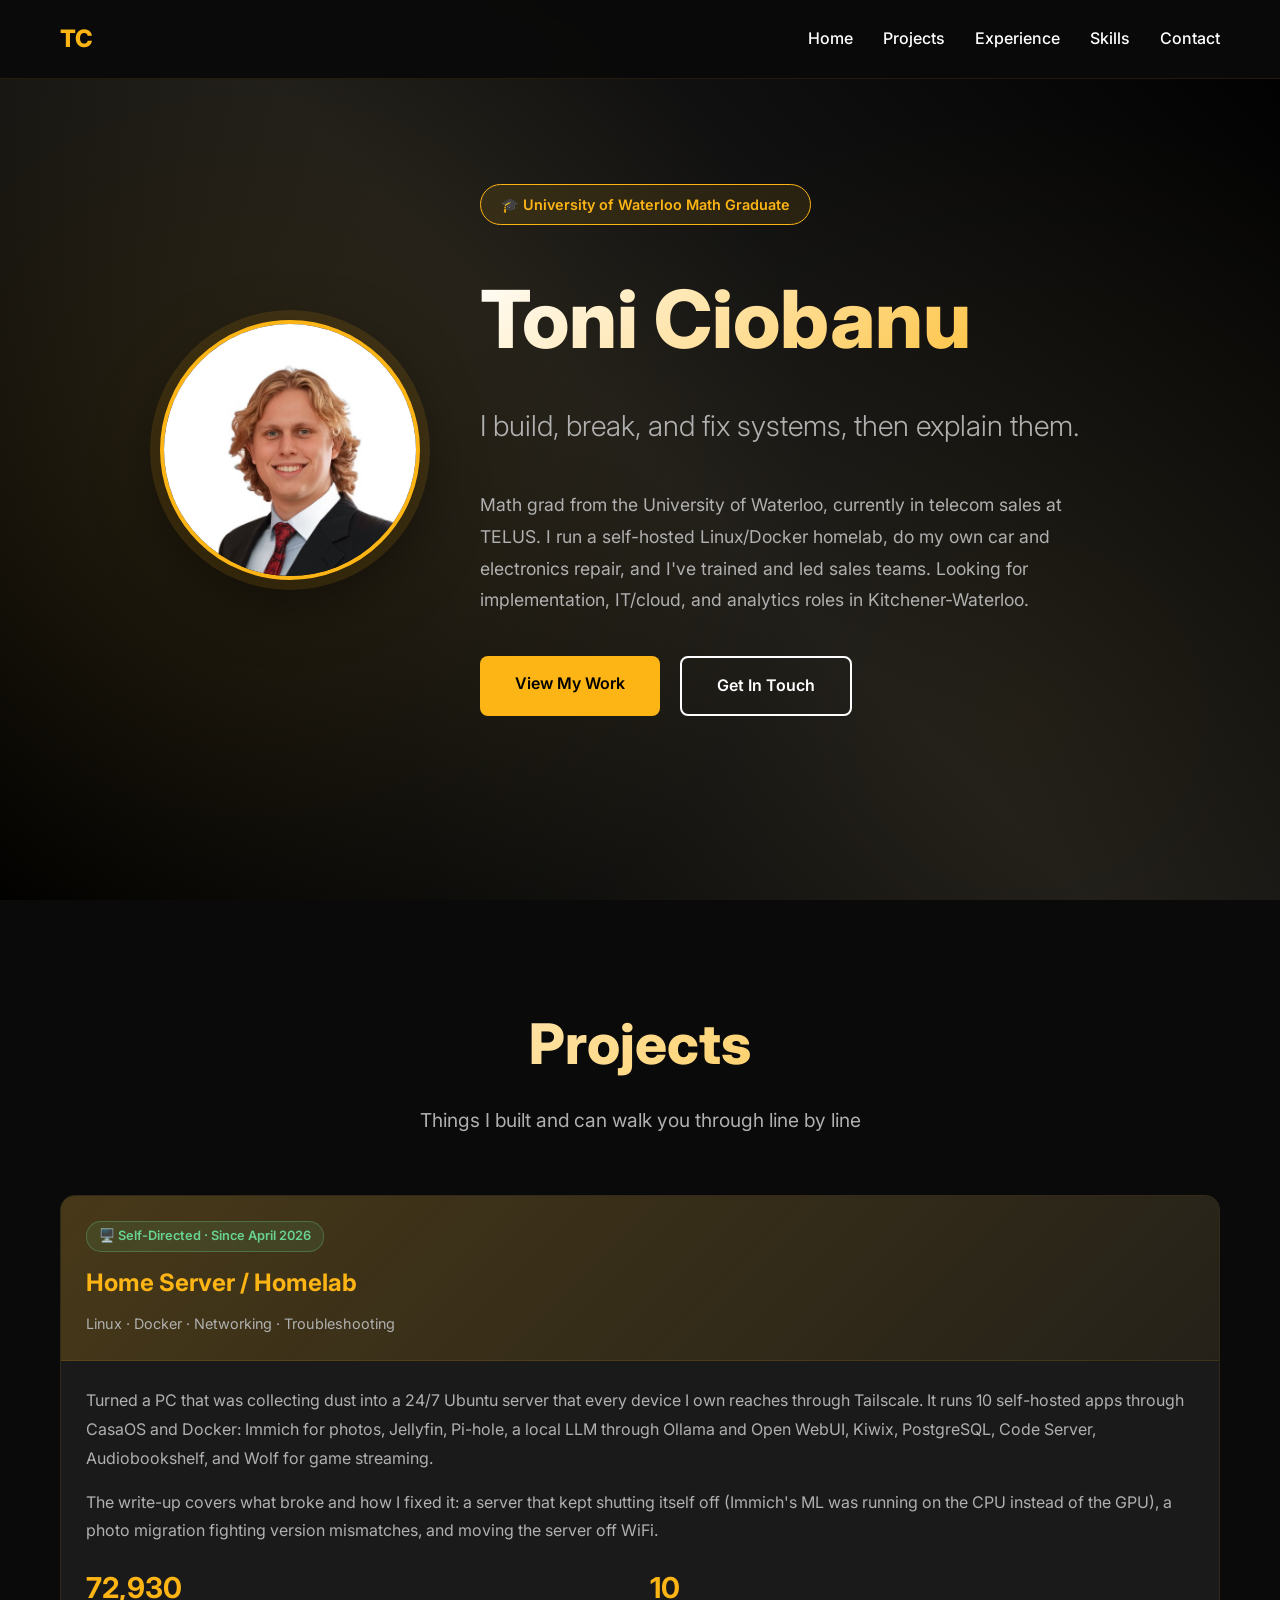
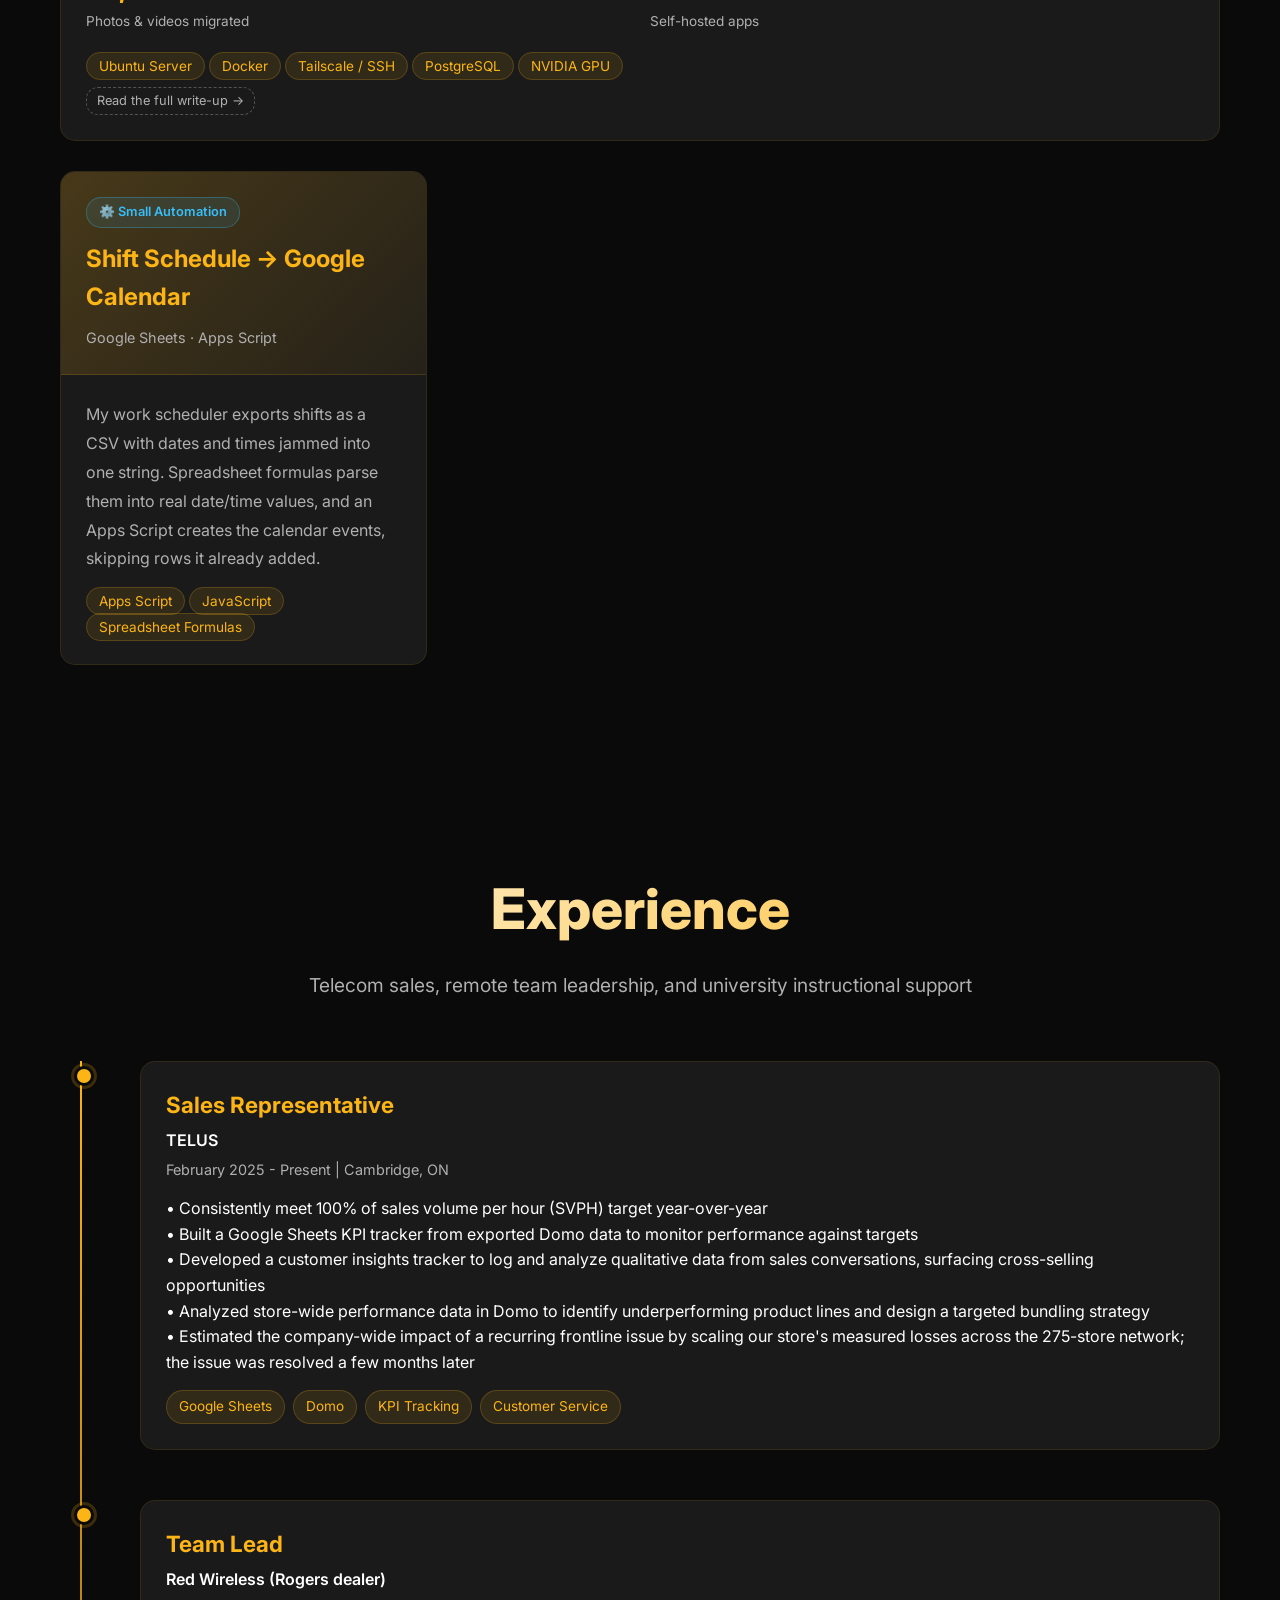
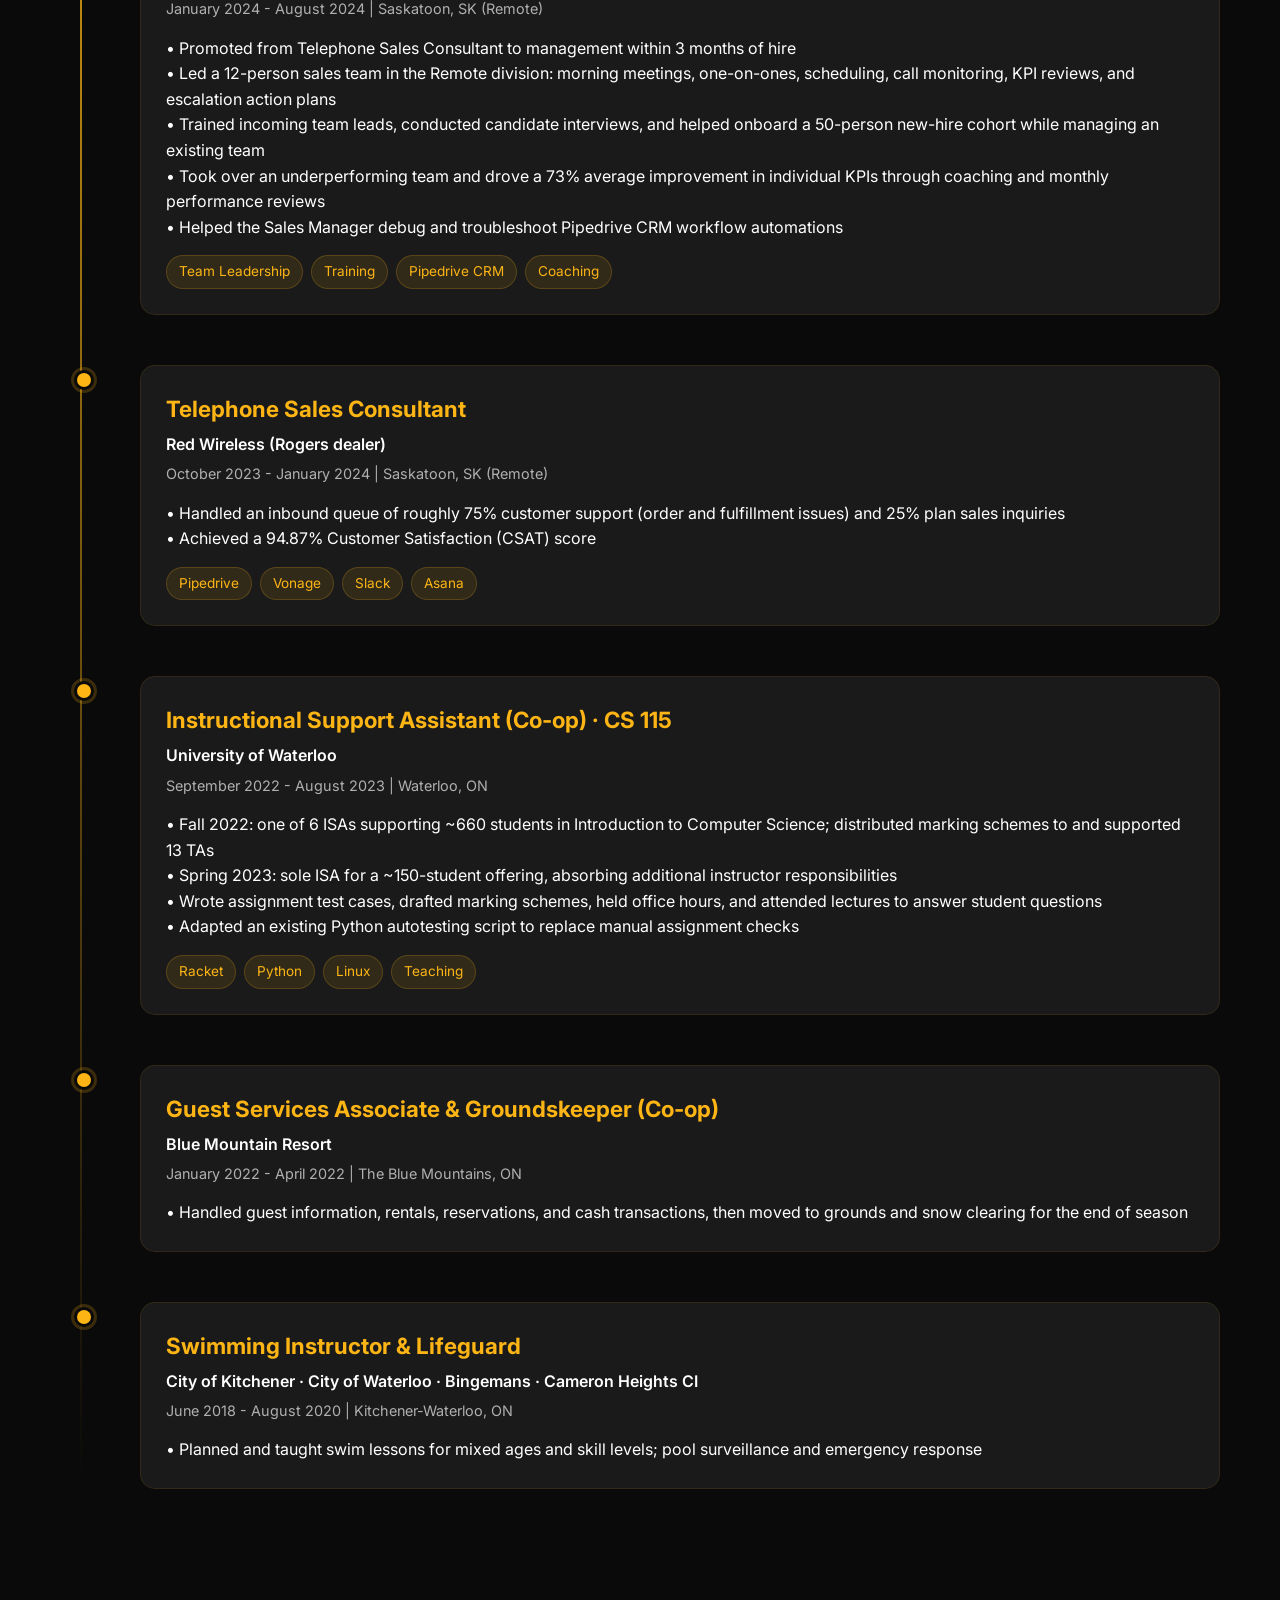
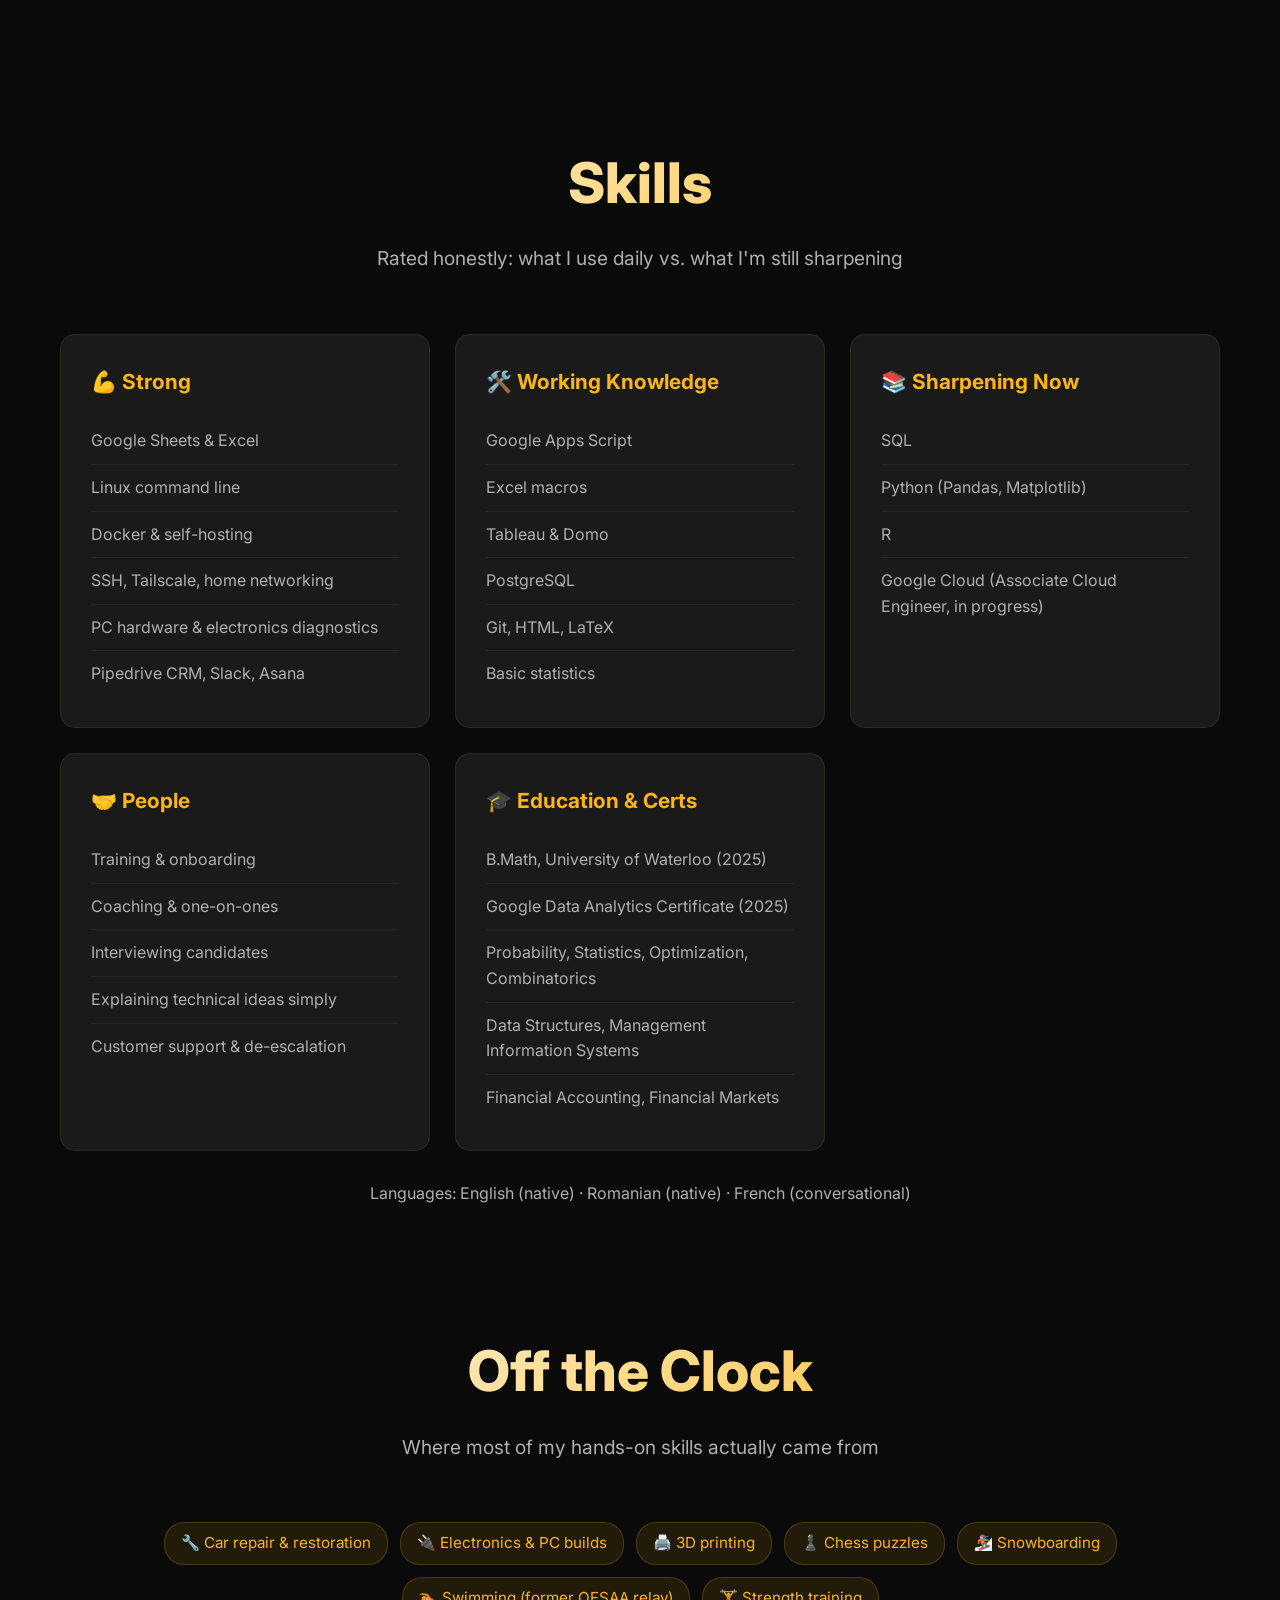
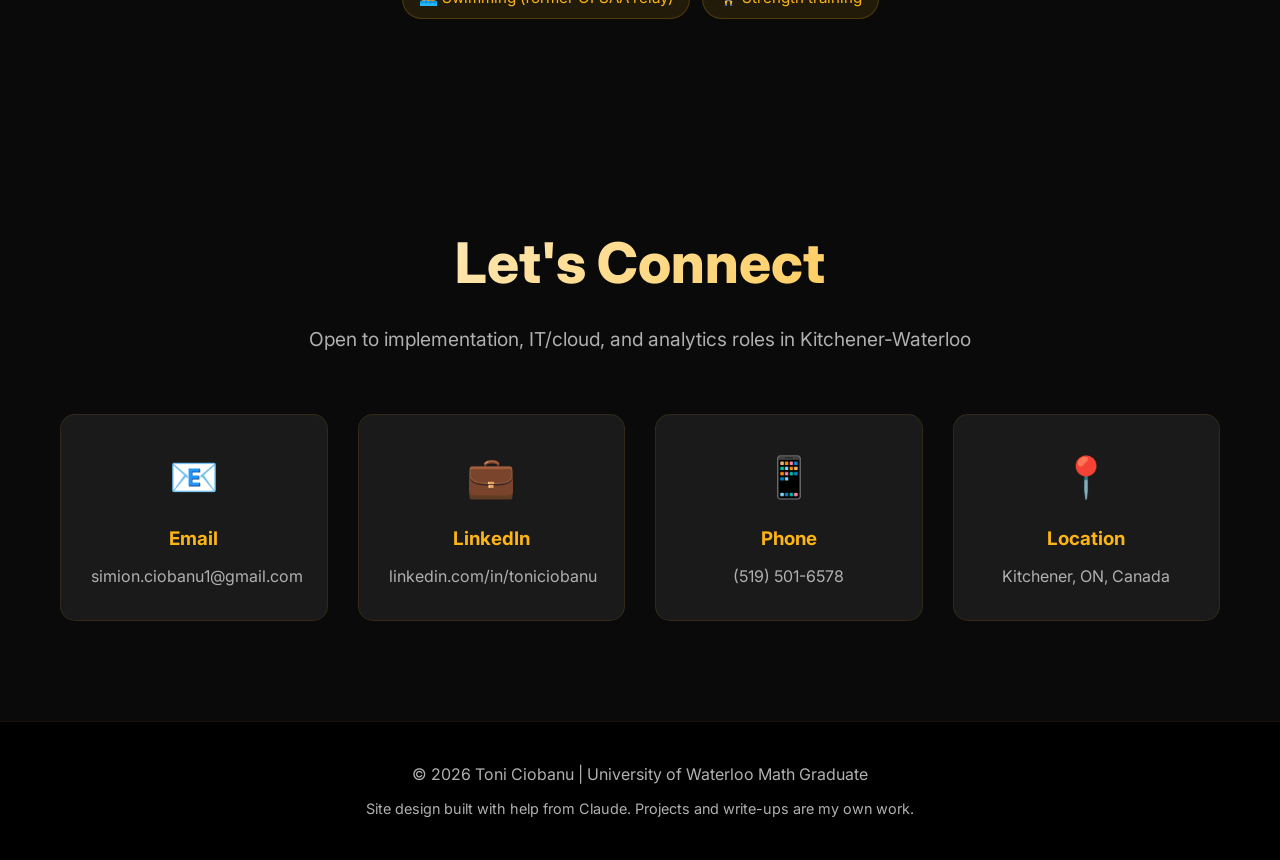
==== commit 0dc668f0: "Add files via upload" ====
--- a/index.html
+++ b/index.html
@@ -688,7 +688,7 @@
         .hero-inner .hero-content { text-align: left; max-width: 640px; }
         .hero-inner .hero .description, .hero-inner .description { margin-left: 0; }
         .hero-inner .cta-buttons { justify-content: flex-start; }
-        .project-card.featured { grid-column: 1 / -1; }
+        .project-card.featured, .project-card-link.featured { grid-column: 1 / -1; }
         .status-pill {
             display: inline-block; margin-top: 8px; font-size: 0.8em; color: var(--text-secondary);
             border: 1px dashed rgba(255,255,255,0.25); padding: 3px 10px; border-radius: 12px;
@@ -760,25 +760,26 @@
             <div class="projects-grid">
 
                 <!-- Homelab -->
-                <div class="project-card featured fade-in">
+                <a href="homelab.html" class="project-card-link featured">
+                <div class="project-card fade-in">
                     <div class="project-header">
                         <div style="display: inline-block; background: rgba(104, 211, 145, 0.1); border: 1px solid rgba(104, 211, 145, 0.3); padding: 4px 12px; border-radius: 15px; margin-bottom: 12px; font-size: 0.8em; color: #68d391; font-weight: 600;">
-                            🖥️ Self-Directed · Ongoing
+                            🖥️ Self-Directed · Since April 2026
                         </div>
                         <h3>Home Server / Homelab</h3>
                         <div class="project-type">Linux · Docker · Networking · Troubleshooting</div>
                     </div>
                     <div class="project-body">
-                        <p>Turned an old desktop (Ryzen 5 2600, GTX 1660 Ti) into a 24/7 Ubuntu server that replaces several paid services. It runs a CasaOS-managed Docker stack: Immich for photos, Jellyfin with GPU transcoding, Pi-hole, a Tailscale exit node, Samba, PostgreSQL, a local LLM through Ollama and Open WebUI, Uptime Kuma, Code Server, Audiobookshelf, Kiwix, and Wolf for game streaming.</p>
-                        <p>The interesting part has been fixing what broke: tracing a server crash to thermals from concurrent ML jobs, fighting immich-go through an API version mismatch and NTFS permission walls to migrate family photo archives, moving ML work onto the GPU, and running ethernet to the basement with WiFi kept as failover.</p>
+                        <p>Turned a PC that was collecting dust into a 24/7 Ubuntu server that every device I own reaches through Tailscale. It runs 10 self-hosted apps through CasaOS and Docker: Immich for photos, Jellyfin, Pi-hole, a local LLM through Ollama and Open WebUI, Kiwix, PostgreSQL, Code Server, Audiobookshelf, and Wolf for game streaming.</p>
+                        <p>The write-up covers what broke and how I fixed it: a server that kept shutting itself off (Immich's ML was running on the CPU instead of the GPU), a photo migration fighting version mismatches, and moving the server off WiFi.</p>
                         <div class="project-metrics">
                             <div class="metric">
-                                <div class="metric-value">10+</div>
-                                <div class="metric-label">Self-hosted services</div>
+                                <div class="metric-value">72,930</div>
+                                <div class="metric-label">Photos &amp; videos migrated</div>
                             </div>
                             <div class="metric">
-                                <div class="metric-value">200GB+</div>
-                                <div class="metric-label">Photo library migrated</div>
+                                <div class="metric-value">10</div>
+                                <div class="metric-label">Self-hosted apps</div>
                             </div>
                         </div>
                         <div class="skills">
@@ -786,11 +787,12 @@
                             <span class="skill-tag">Docker</span>
                             <span class="skill-tag">Tailscale / SSH</span>
                             <span class="skill-tag">PostgreSQL</span>
-                            <span class="skill-tag">GPU Passthrough</span>
+                            <span class="skill-tag">NVIDIA GPU</span>
                         </div>
-                        <span class="status-pill">Full write-up in progress</span>
+                        <span class="status-pill">Read the full write-up →</span>
                     </div>
                 </div>
+                </a>
 
                 <!-- Calendar Automation -->
                 <a href="calendar-automation.html" target="_blank" class="project-card-link">
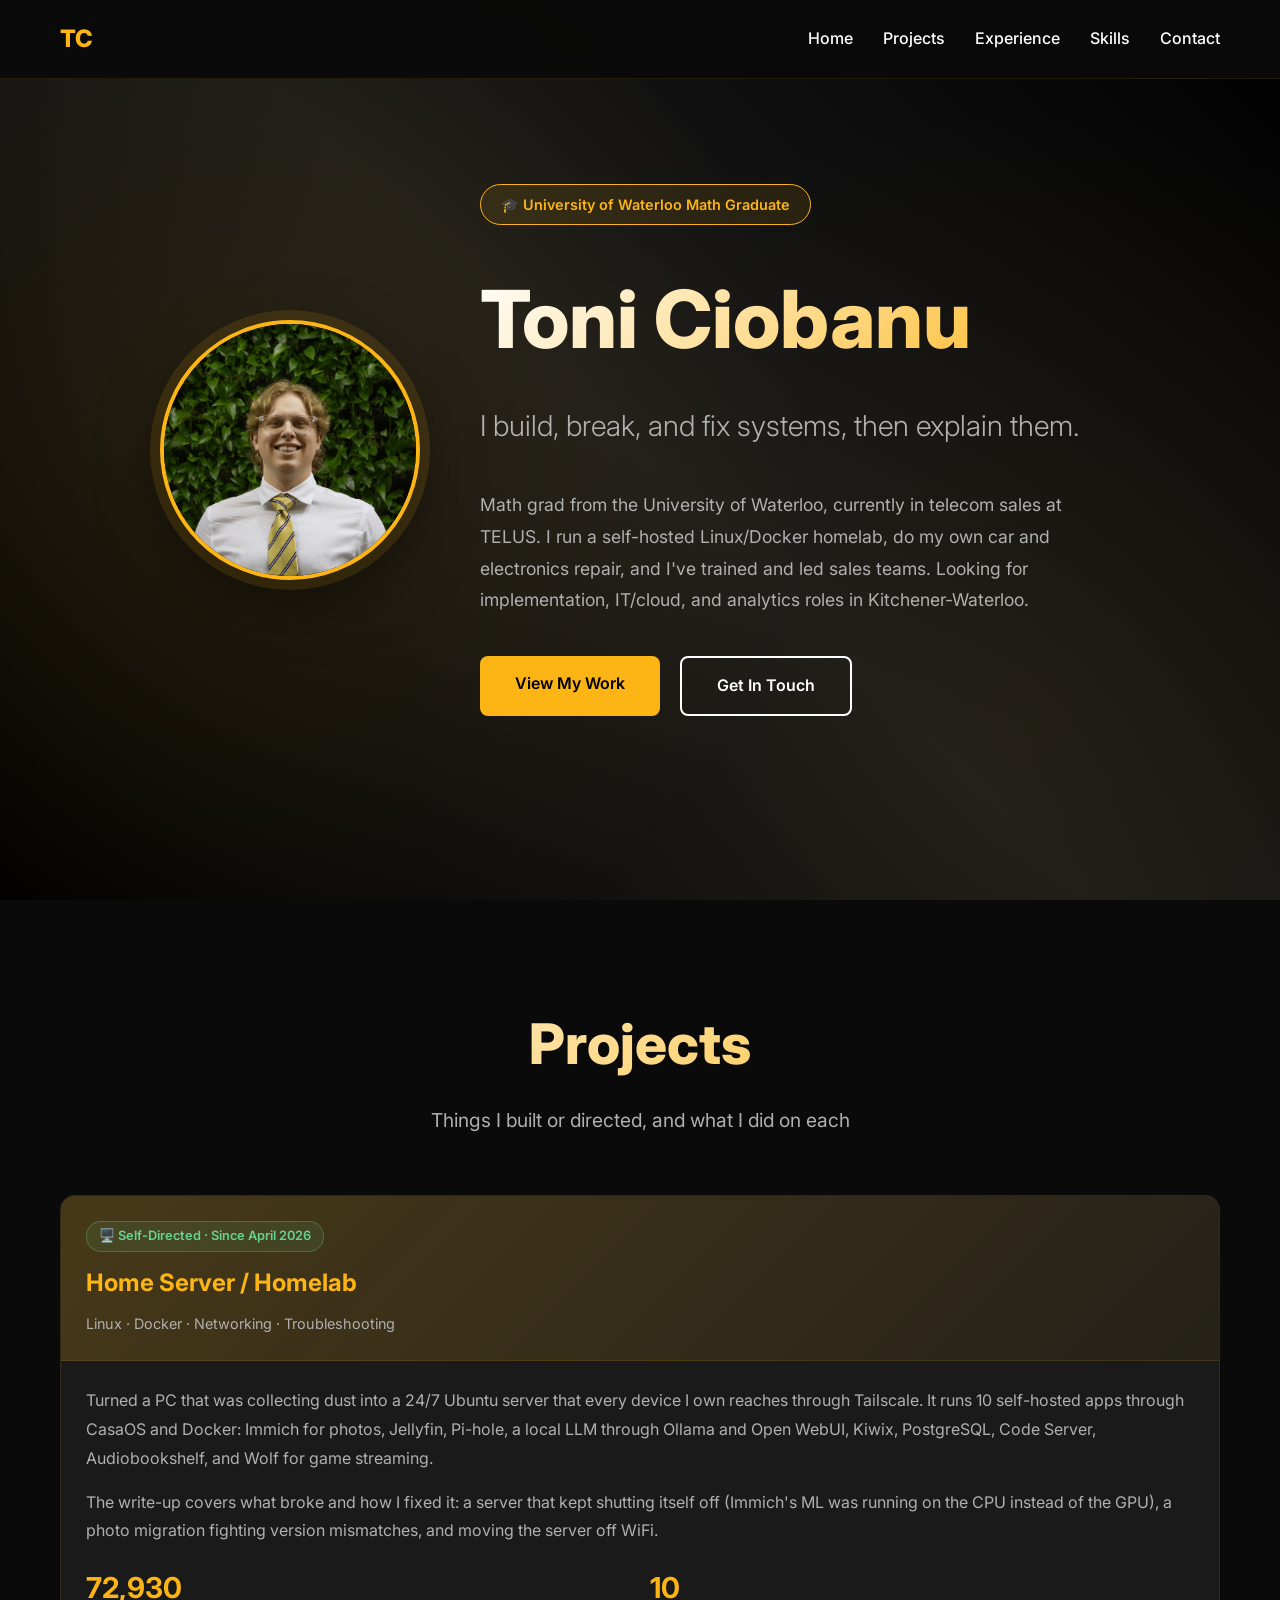
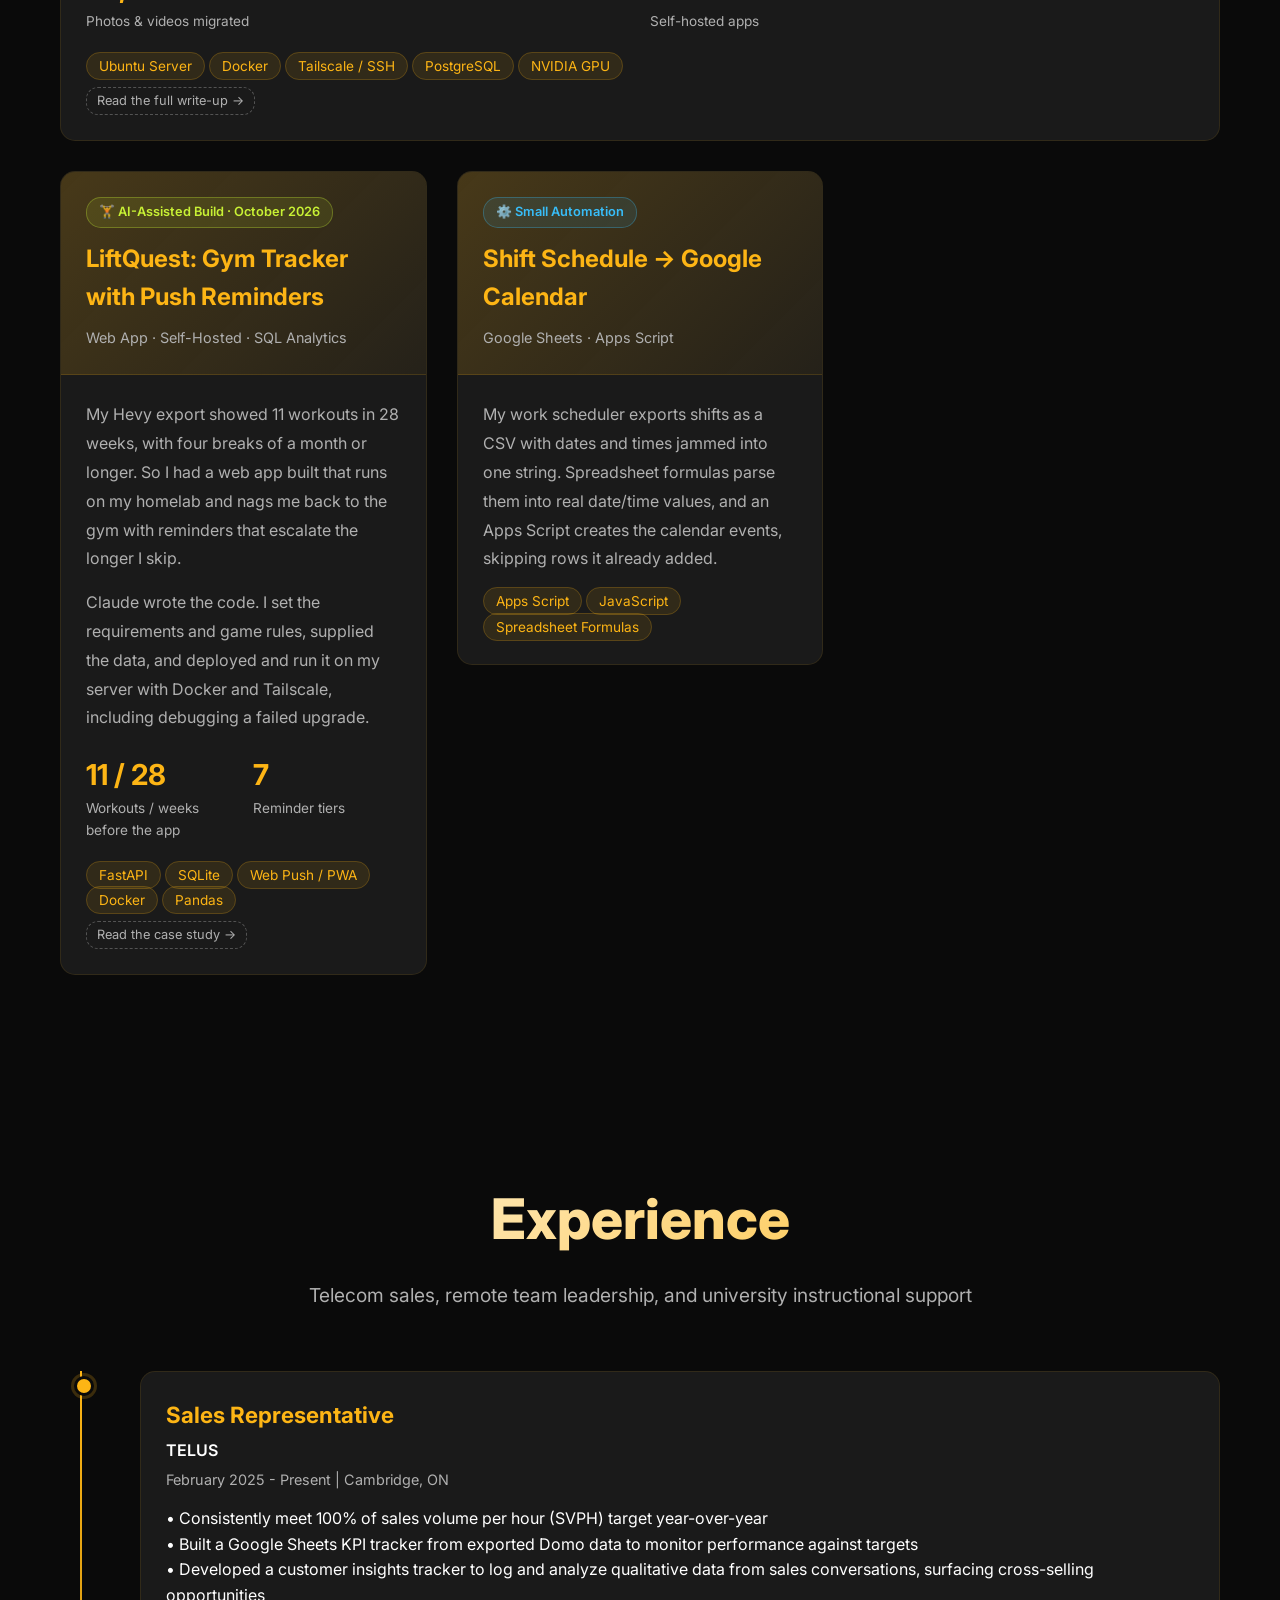
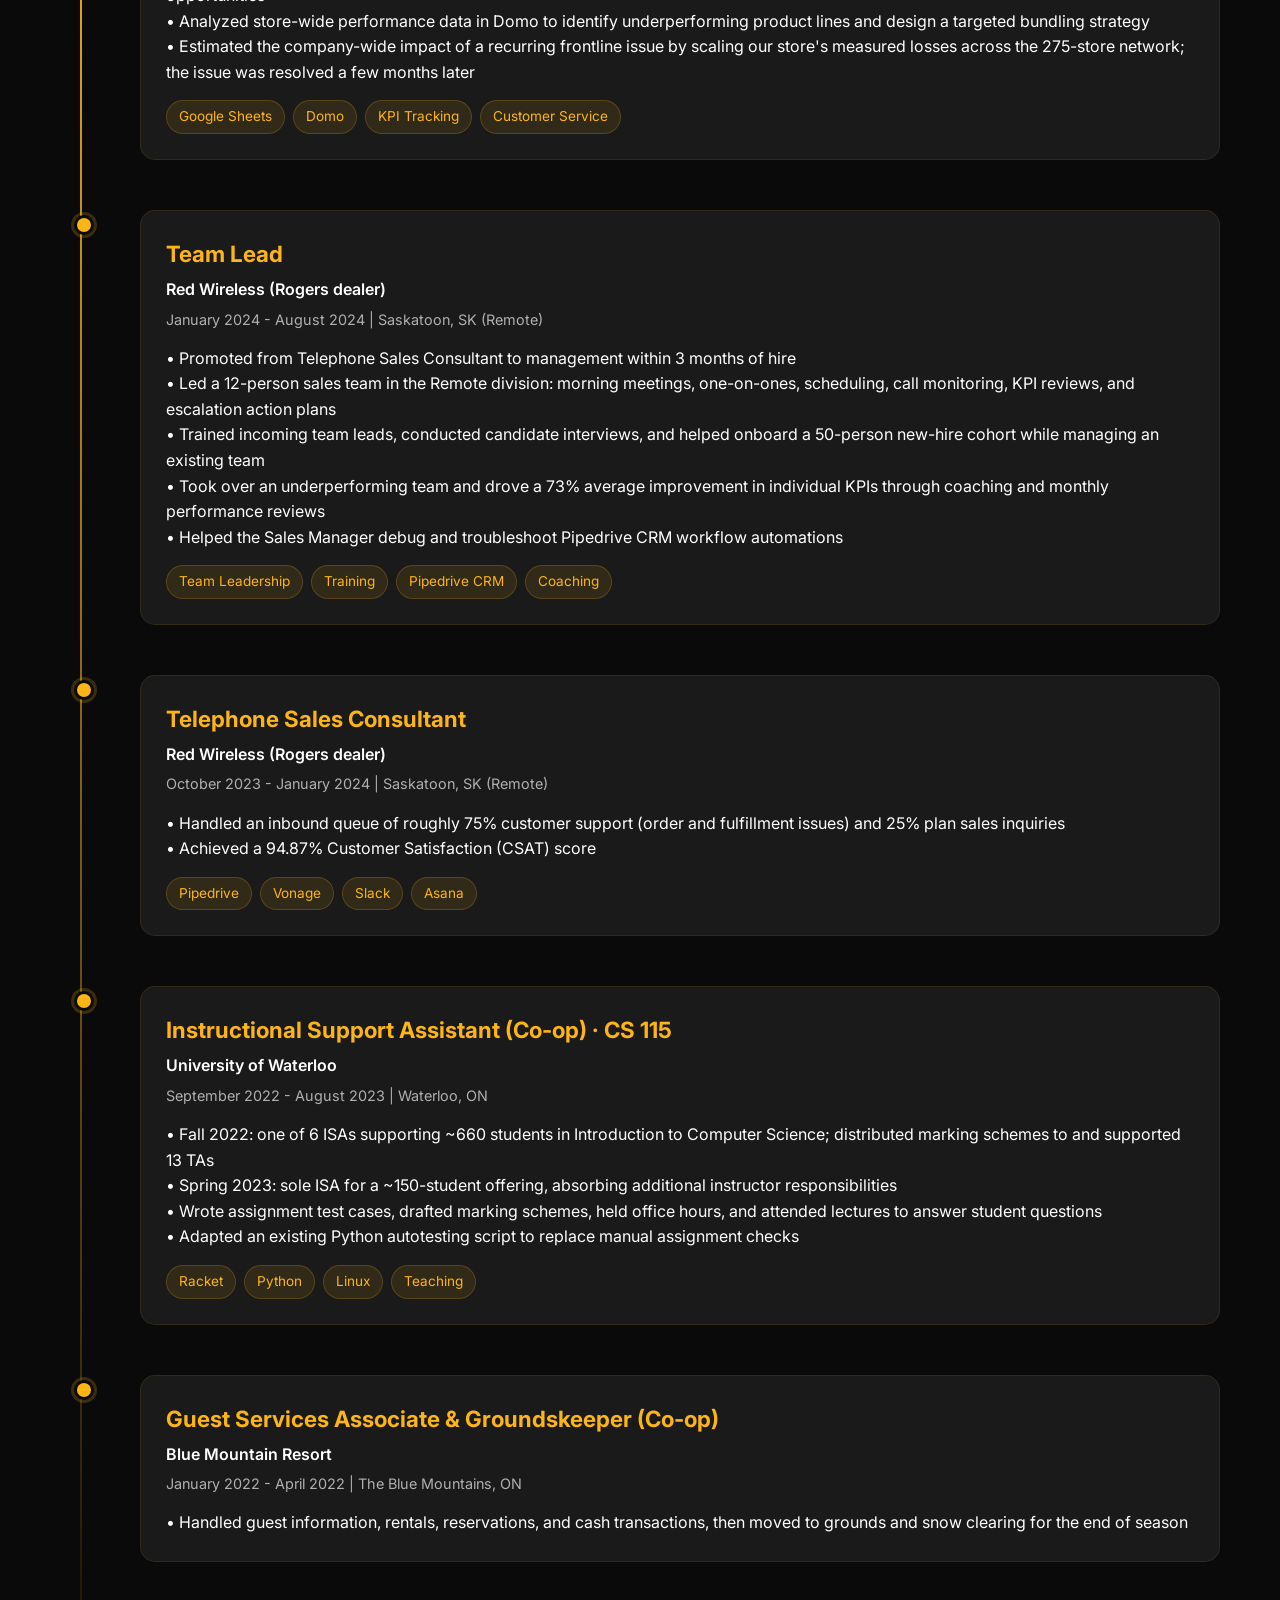
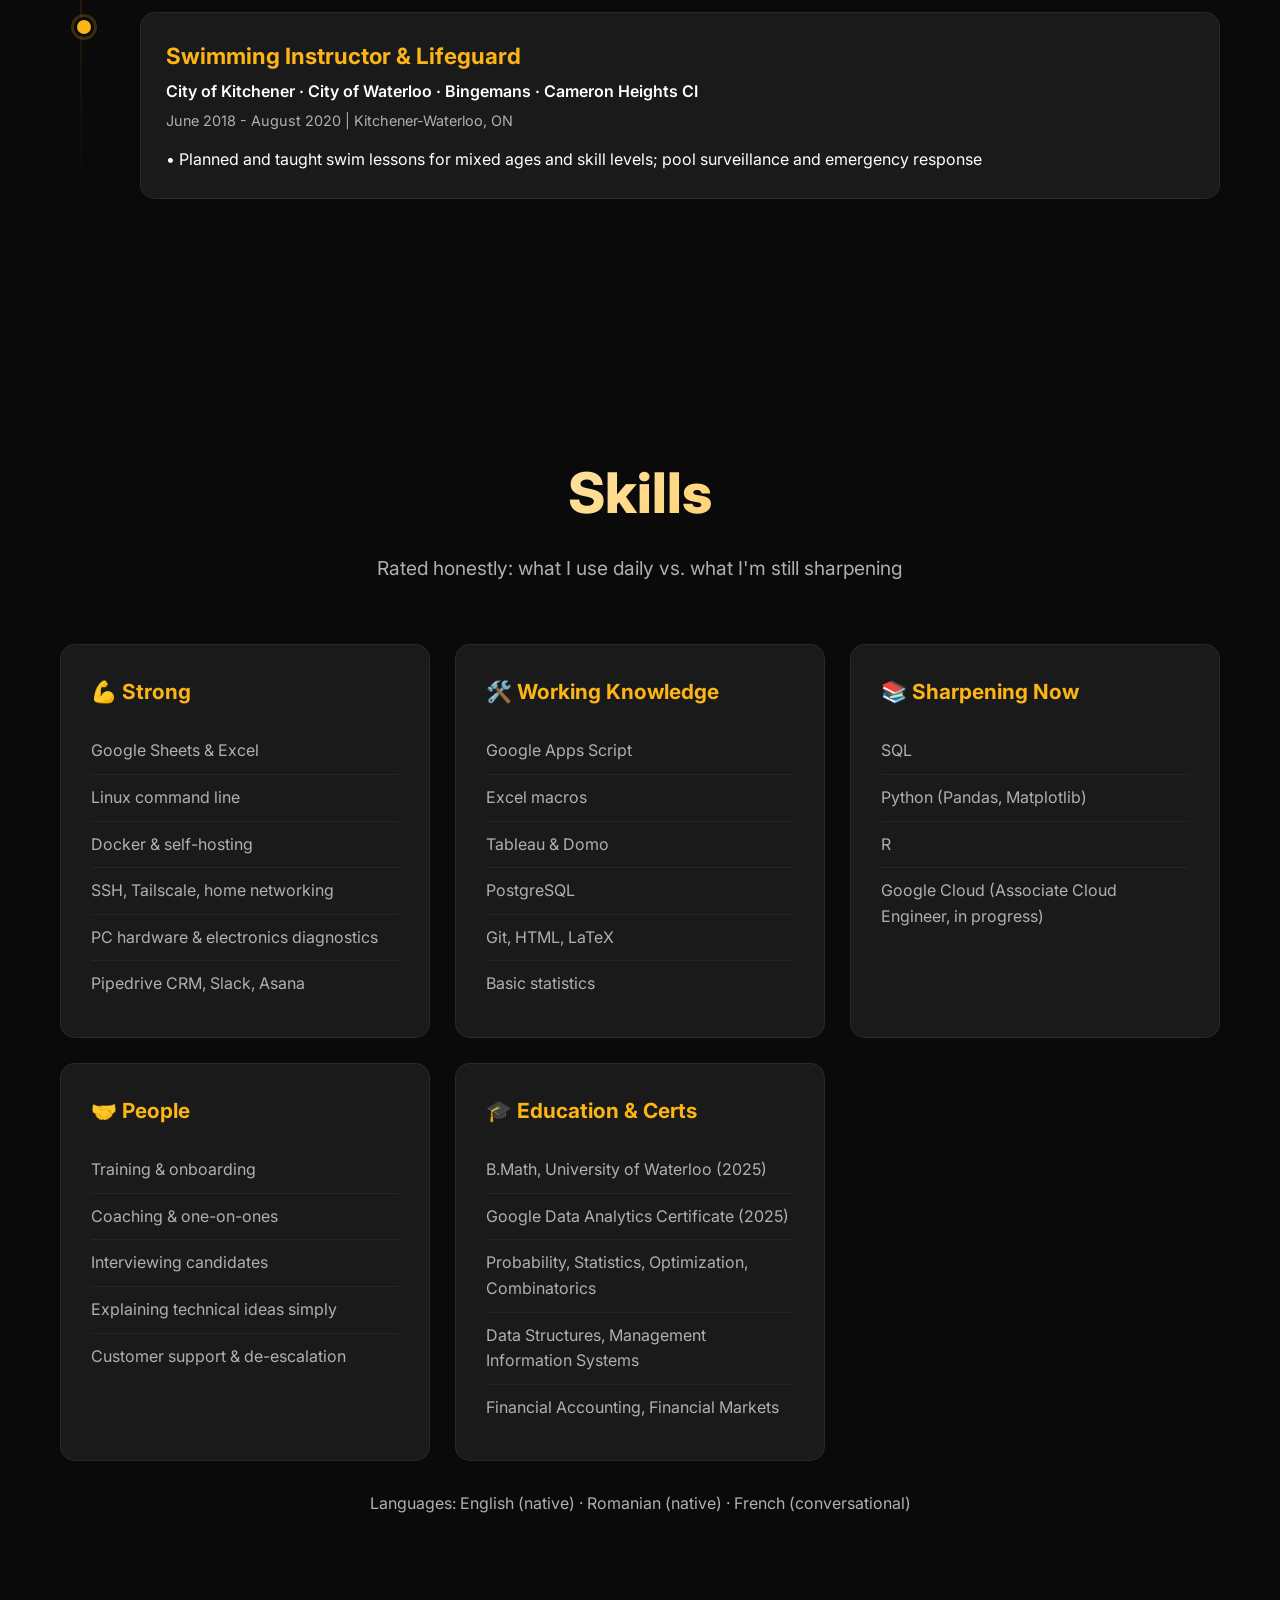
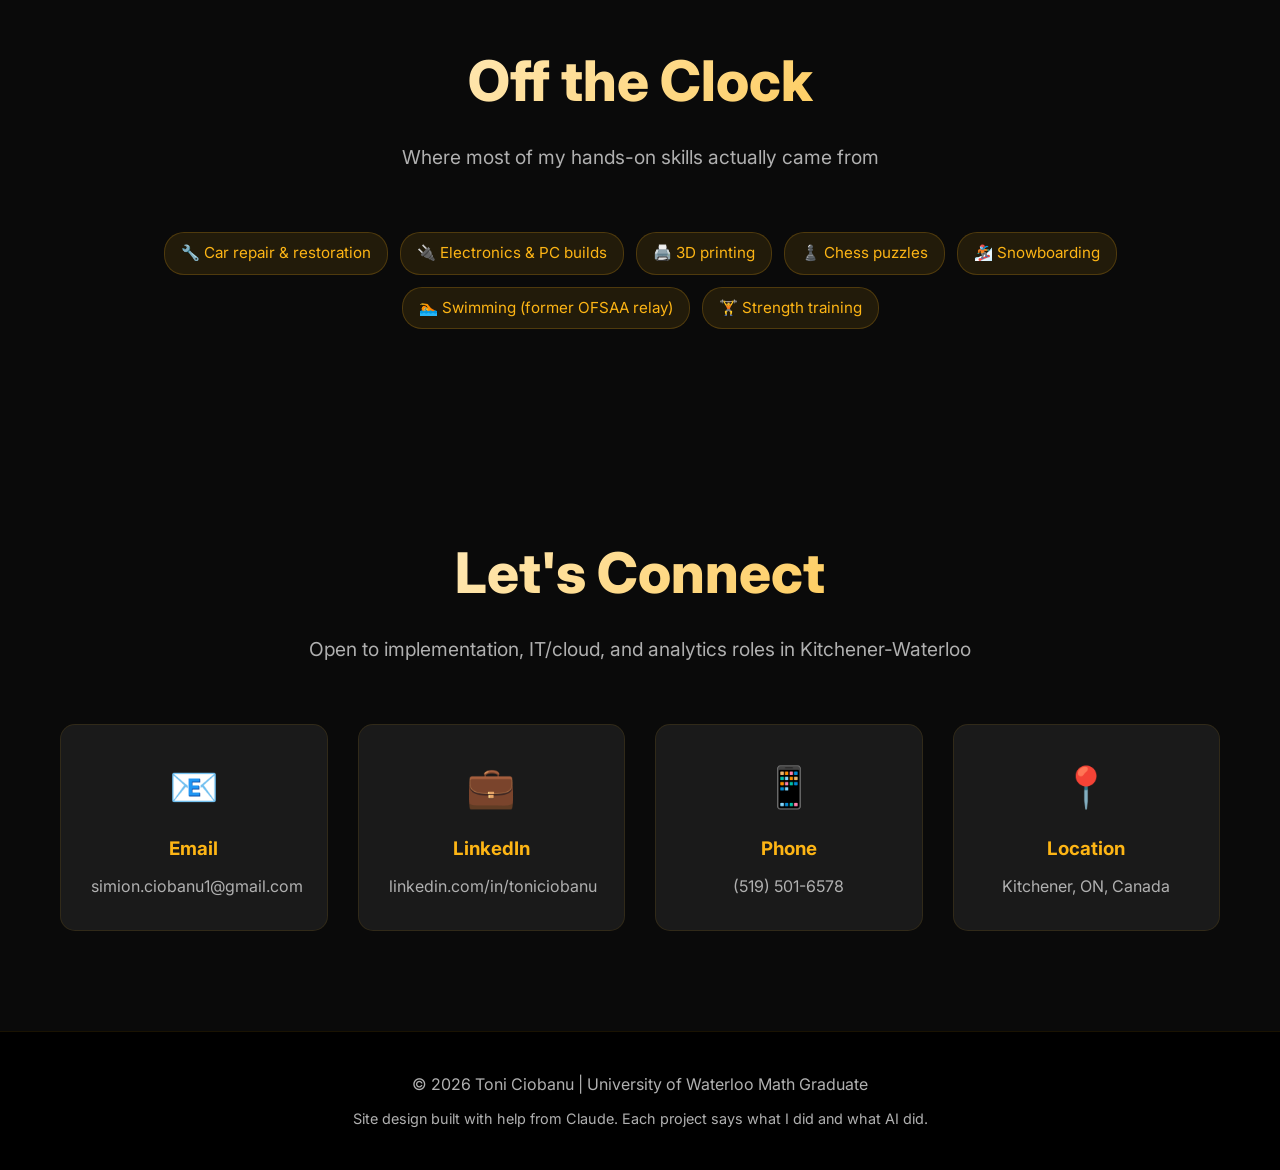
==== commit 14b8e0db: "Revise project details and footer information Updated project descriptions and footer note for clari" ====
--- a/index.html
+++ b/index.html
@@ -754,7 +754,7 @@
         <div class="container">
             <div class="section-header fade-in">
                 <h2>Projects</h2>
-                <p>Things I built and can walk you through line by line</p>
+                <p>Things I built or directed, and what I did on each</p>
             </div>
 
             <div class="projects-grid">
@@ -794,6 +794,41 @@
                 </div>
                 </a>
 
+                <!-- LiftQuest -->
+                <a href="liftquest/" class="project-card-link">
+                    <div class="project-card fade-in">
+                        <div class="project-header">
+                            <div style="display: inline-block; background: rgba(200, 241, 53, 0.1); border: 1px solid rgba(200, 241, 53, 0.3); padding: 4px 12px; border-radius: 15px; margin-bottom: 12px; font-size: 0.8em; color: #c8f135; font-weight: 600;">
+                                🏋️ AI-Assisted Build · October 2026
+                            </div>
+                            <h3>LiftQuest: Gym Tracker with Push Reminders</h3>
+                            <div class="project-type">Web App · Self-Hosted · SQL Analytics</div>
+                        </div>
+                        <div class="project-body">
+                            <p>My Hevy export showed 11 workouts in 28 weeks, with four breaks of a month or longer. So I had a web app built that runs on my homelab and nags me back to the gym with reminders that escalate the longer I skip.</p>
+                            <p>Claude wrote the code. I set the requirements and game rules, supplied the data, and deployed and run it on my server with Docker and Tailscale, including debugging a failed upgrade.</p>
+                            <div class="project-metrics">
+                                <div class="metric">
+                                    <div class="metric-value">11 / 28</div>
+                                    <div class="metric-label">Workouts / weeks before the app</div>
+                                </div>
+                                <div class="metric">
+                                    <div class="metric-value">7</div>
+                                    <div class="metric-label">Reminder tiers</div>
+                                </div>
+                            </div>
+                            <div class="skills">
+                                <span class="skill-tag">FastAPI</span>
+                                <span class="skill-tag">SQLite</span>
+                                <span class="skill-tag">Web Push / PWA</span>
+                                <span class="skill-tag">Docker</span>
+                                <span class="skill-tag">Pandas</span>
+                            </div>
+                            <span class="status-pill">Read the case study →</span>
+                        </div>
+                    </div>
+                </a>
+                
                 <!-- Calendar Automation -->
                 <a href="calendar-automation.html" target="_blank" class="project-card-link">
                     <div class="project-card fade-in">
@@ -1039,7 +1074,7 @@
     <footer>
         <div class="container">
             <p>&copy; 2026 Toni Ciobanu | University of Waterloo Math Graduate</p>
-            <p class="footer-note">Site design built with help from Claude. Projects and write-ups are my own work.</p>
+            <p class="footer-note">Site design built with help from Claude. Each project says what I did and what AI did.</p>
         </div>
     </footer>
 
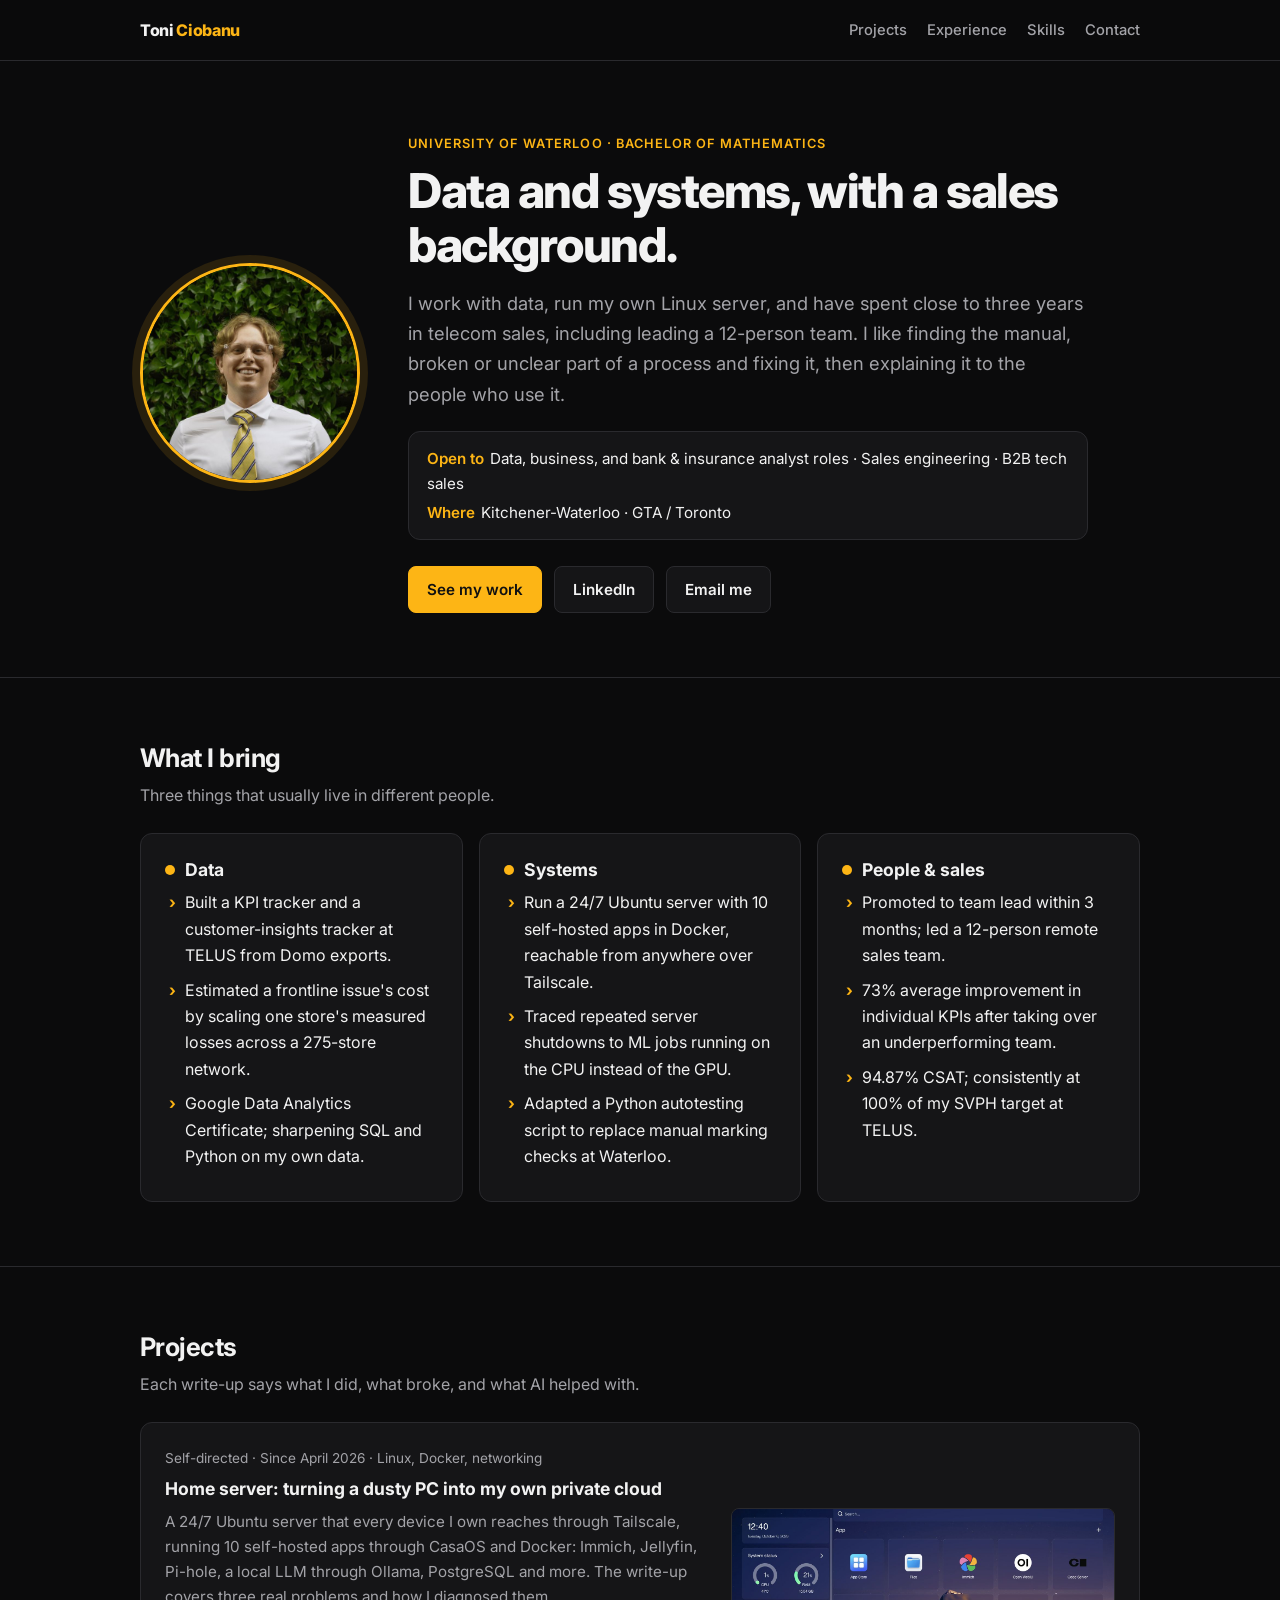
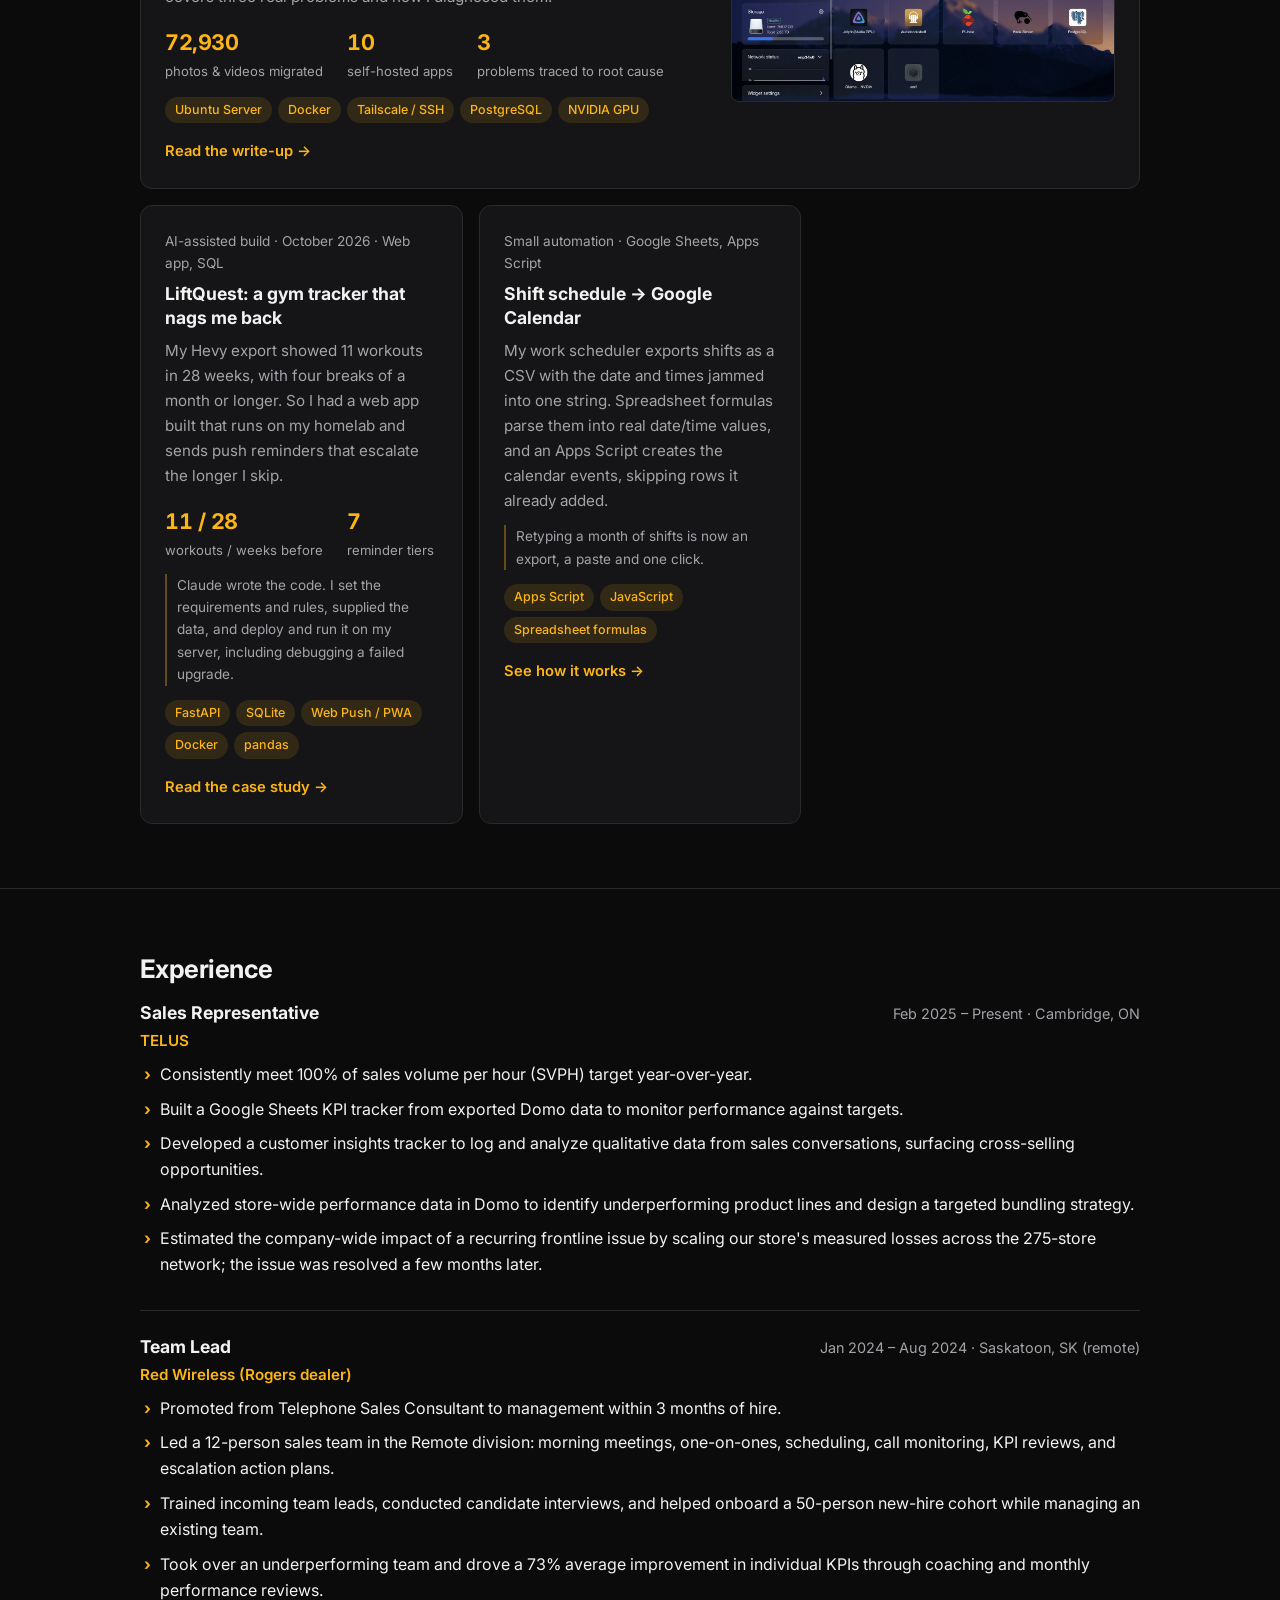
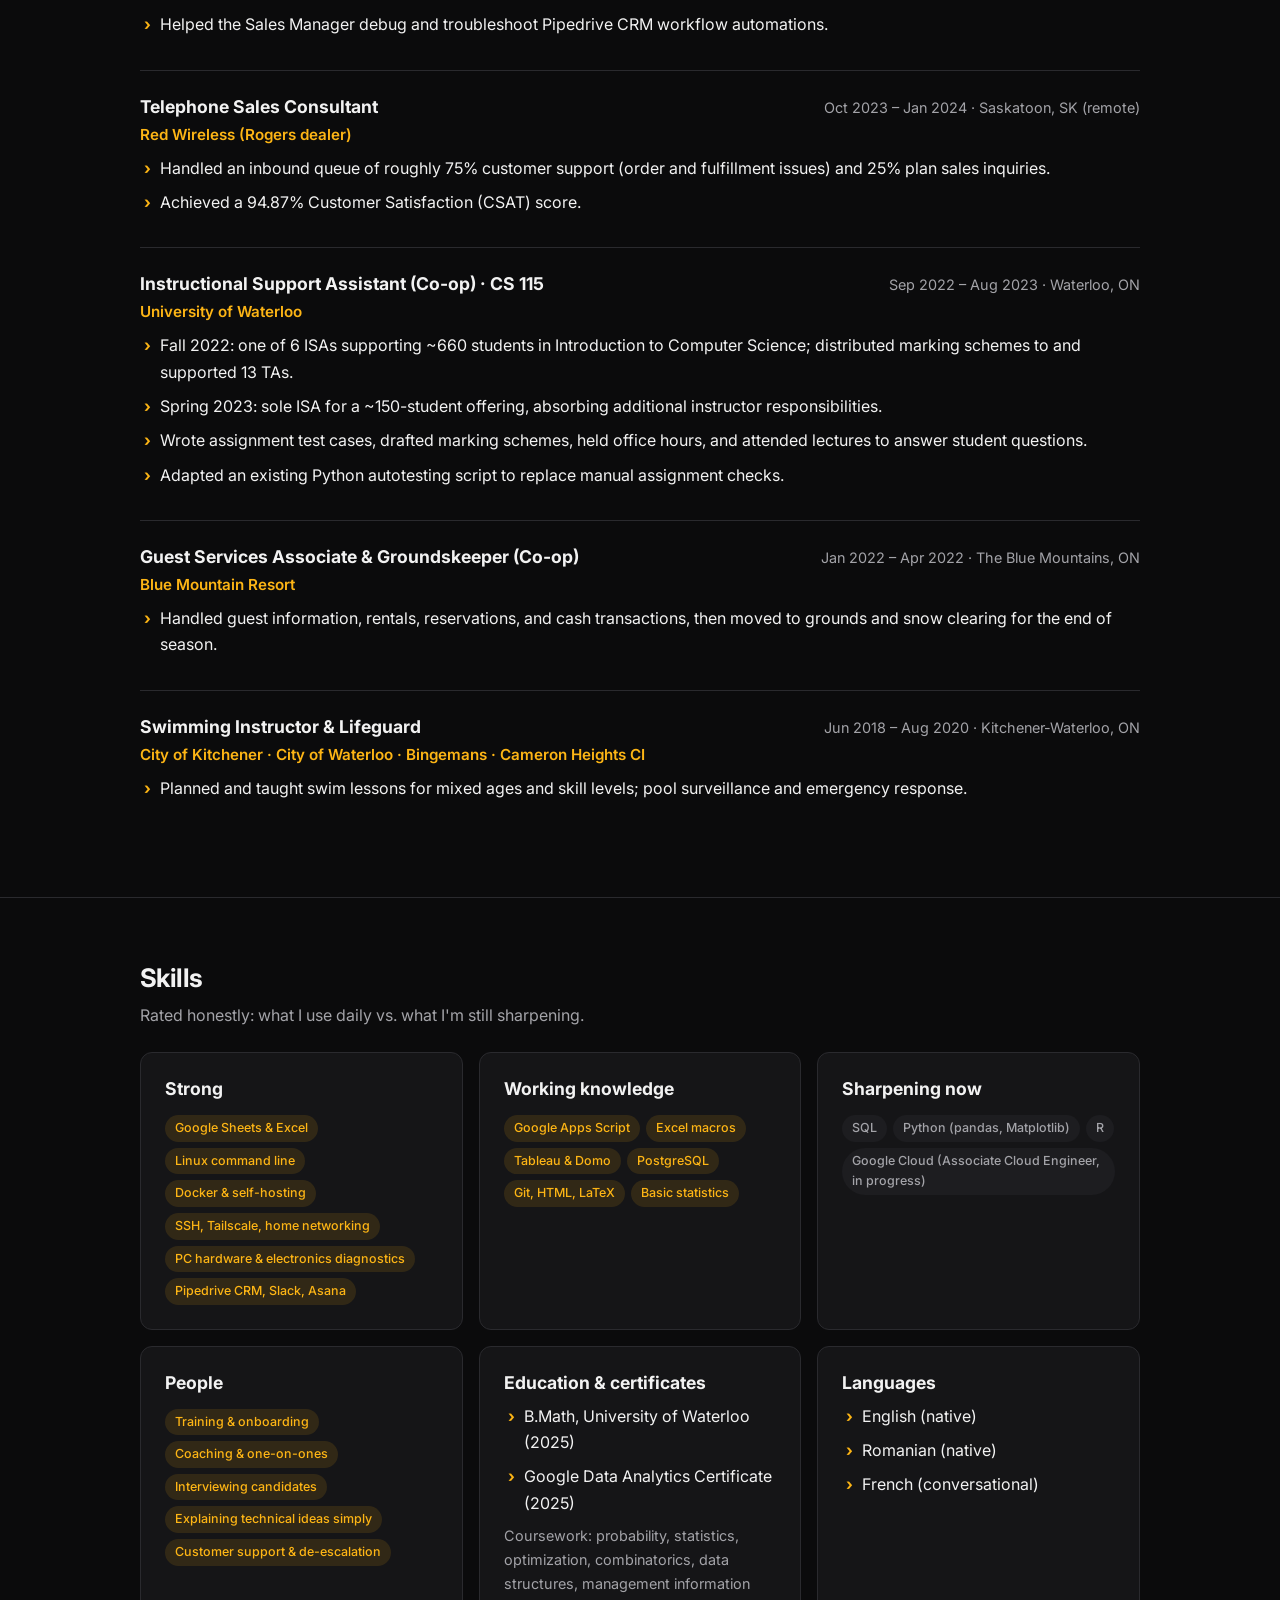
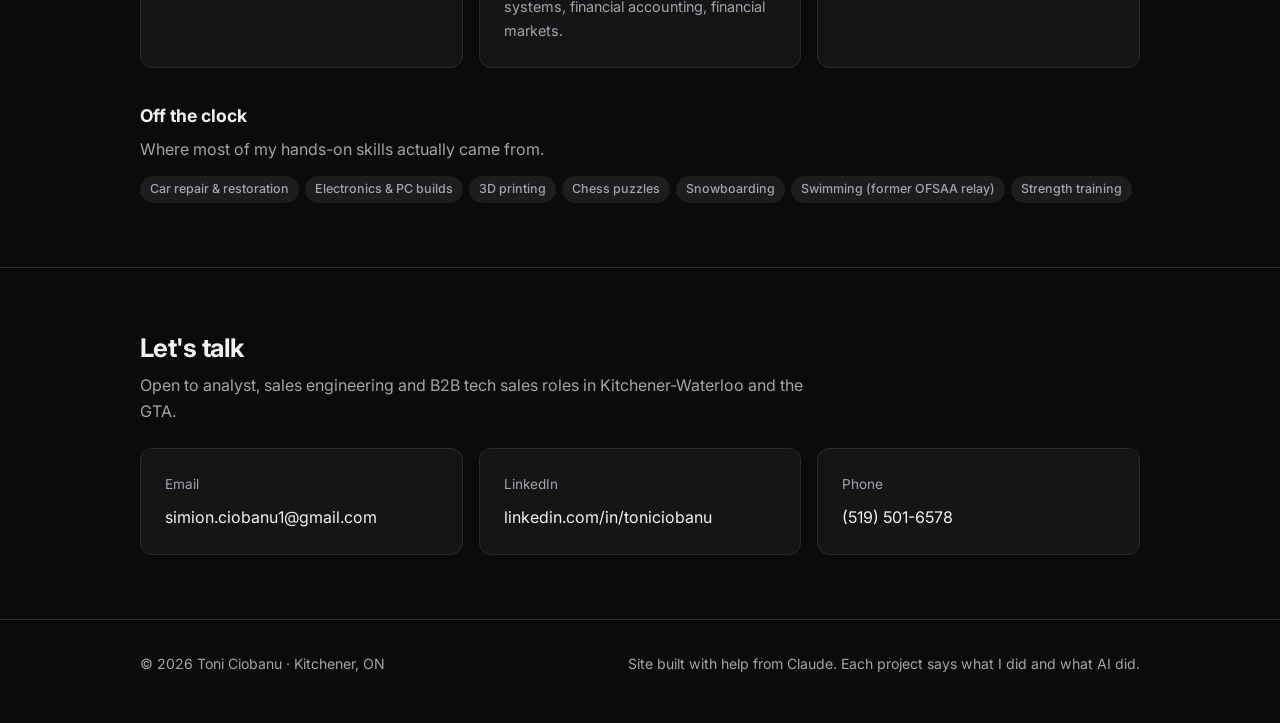
==== commit d5d86bc7: "Rewrite portfolio: analyst-led positioning, one shared design - Homepage repositioned for analyst ro" ====
--- a/index.html
+++ b/index.html
@@ -1,1141 +1,245 @@
-
 <!DOCTYPE html>
 <html lang="en">
 <head>
     <meta charset="UTF-8">
     <meta name="viewport" content="width=device-width, initial-scale=1.0">
-    <title>Toni Ciobanu | Portfolio</title>
-    <style>
-        @import url('https://fonts.googleapis.com/css2?family=Inter:wght@300;400;600;700;800&display=swap');
-
-        * {
-            margin: 0;
-            padding: 0;
-            box-sizing: border-box;
-        }
-
-        :root {
-            --uwaterloo-gold: #FDB515;
-            --uwaterloo-black: #000000;
-            --dark-bg: #0a0a0a;
-            --card-bg: #1a1a1a;
-            --text-primary: #ffffff;
-            --text-secondary: #b0b0b0;
-            --accent: #FDB515;
-            --accent-hover: #ffcc4d;
-        }
-
-        body {
-            font-family: 'Inter', sans-serif;
-            background-color: var(--dark-bg);
-            color: var(--text-primary);
-            line-height: 1.6;
-            overflow-x: hidden;
-        }
-
-        /* Animated Background */
-        .bg-animation {
-            position: fixed;
-            top: 0;
-            left: 0;
-            width: 100%;
-            height: 100%;
-            z-index: -1;
-            background: linear-gradient(45deg, #000000 0%, #1a1a1a 50%, #000000 100%);
-        }
-
-        .bg-animation::before {
-            content: '';
-            position: absolute;
-            top: 0;
-            left: 0;
-            width: 100%;
-            height: 100%;
-            background: 
-                radial-gradient(circle at 20% 50%, rgba(253, 181, 21, 0.1) 0%, transparent 50%),
-                radial-gradient(circle at 80% 80%, rgba(253, 181, 21, 0.05) 0%, transparent 50%);
-            animation: pulse 15s ease-in-out infinite;
-        }
-
-        @keyframes pulse {
-            0%, 100% { opacity: 0.5; }
-            50% { opacity: 1; }
-        }
-
-        /* Hero Section */
-        .hero {
-            min-height: 100vh;
-            display: flex;
-            align-items: center;
-            justify-content: center;
-            position: relative;
-            padding: 20px;
-        }
-
-        .hero-content {
-            text-align: center;
-            z-index: 1;
-        }
-
-        .hero-badge {
-            display: inline-block;
-            background: rgba(253, 181, 21, 0.1);
-            border: 1px solid var(--uwaterloo-gold);
-            padding: 8px 20px;
-            border-radius: 50px;
-            margin-bottom: 30px;
-            font-size: 0.9em;
-            font-weight: 600;
-            color: var(--uwaterloo-gold);
-            animation: fadeInDown 1s ease;
-        }
-
-        .hero h1 {
-            font-size: clamp(2.5em, 8vw, 5em);
-            font-weight: 800;
-            margin-bottom: 20px;
-            background: linear-gradient(135deg, #ffffff 0%, var(--uwaterloo-gold) 100%);
-            -webkit-background-clip: text;
-            -webkit-text-fill-color: transparent;
-            background-clip: text;
-            animation: fadeInUp 1s ease;
-        }
-
-        .hero .subtitle {
-            font-size: clamp(1.2em, 3vw, 1.8em);
-            color: var(--text-secondary);
-            margin-bottom: 40px;
-            font-weight: 300;
-            animation: fadeInUp 1.2s ease;
-        }
-
-        .hero .description {
-            max-width: 700px;
-            margin: 0 auto 40px;
-            font-size: 1.1em;
-            color: var(--text-secondary);
-            line-height: 1.8;
-            animation: fadeInUp 1.4s ease;
-        }
-
-        @keyframes fadeInUp {
-            from {
-                opacity: 0;
-                transform: translateY(30px);
-            }
-            to {
-                opacity: 1;
-                transform: translateY(0);
-            }
-        }
-
-        @keyframes fadeInDown {
-            from {
-                opacity: 0;
-                transform: translateY(-30px);
-            }
-            to {
-                opacity: 1;
-                transform: translateY(0);
-            }
-        }
-
-        .cta-buttons {
-            display: flex;
-            gap: 20px;
-            justify-content: center;
-            flex-wrap: wrap;
-            animation: fadeInUp 1.6s ease;
-        }
-
-        .btn {
-            padding: 15px 35px;
-            font-size: 1em;
-            font-weight: 600;
-            border: none;
-            border-radius: 8px;
-            cursor: pointer;
-            transition: all 0.3s ease;
-            text-decoration: none;
-            display: inline-block;
-        }
-
-        .btn-primary {
-            background: var(--uwaterloo-gold);
-            color: var(--uwaterloo-black);
-        }
-
-        .btn-primary:hover {
-            background: var(--accent-hover);
-            transform: translateY(-2px);
-            box-shadow: 0 10px 30px rgba(253, 181, 21, 0.3);
-        }
-
-        .btn-secondary {
-            background: transparent;
-            color: var(--text-primary);
-            border: 2px solid var(--text-primary);
-        }
-
-        .btn-secondary:hover {
-            background: var(--text-primary);
-            color: var(--uwaterloo-black);
-            transform: translateY(-2px);
-        }
-
-        /* Navigation */
-        nav {
-            position: fixed;
-            top: 0;
-            width: 100%;
-            background: rgba(10, 10, 10, 0.95);
-            backdrop-filter: blur(10px);
-            padding: 20px 0;
-            z-index: 1000;
-            border-bottom: 1px solid rgba(253, 181, 21, 0.1);
-        }
-
-        nav .container {
-            display: flex;
-            justify-content: space-between;
-            align-items: center;
-        }
-
-        nav .logo {
-            font-size: 1.5em;
-            font-weight: 800;
-            color: var(--uwaterloo-gold);
-        }
-
-        nav ul {
-            display: flex;
-            list-style: none;
-            gap: 30px;
-        }
-
-        nav ul li a {
-            color: var(--text-primary);
-            text-decoration: none;
-            font-weight: 500;
-            transition: color 0.3s;
-            position: relative;
-        }
-
-        nav ul li a::after {
-            content: '';
-            position: absolute;
-            bottom: -5px;
-            left: 0;
-            width: 0;
-            height: 2px;
-            background: var(--uwaterloo-gold);
-            transition: width 0.3s;
-        }
-
-        nav ul li a:hover::after {
-            width: 100%;
-        }
-
-        nav ul li a:hover {
-            color: var(--uwaterloo-gold);
-        }
-
-        .container {
-            max-width: 1200px;
-            margin: 0 auto;
-            padding: 0 20px;
-        }
-
-        /* Section Styles */
-        section {
-            padding: 100px 0;
-            position: relative;
-        }
-
-        .section-header {
-            text-align: center;
-            margin-bottom: 60px;
-        }
-
-        .section-header h2 {
-            font-size: clamp(2em, 5vw, 3.5em);
-            font-weight: 800;
-            margin-bottom: 15px;
-            background: linear-gradient(135deg, #ffffff 0%, var(--uwaterloo-gold) 100%);
-            -webkit-background-clip: text;
-            -webkit-text-fill-color: transparent;
-            background-clip: text;
-        }
-
-        .section-header p {
-            color: var(--text-secondary);
-            font-size: 1.2em;
-        }
-
-        /* Stats Section */
-        .stats-grid {
-            display: grid;
-            grid-template-columns: repeat(auto-fit, minmax(200px, 1fr));
-            gap: 30px;
-            margin-top: 40px;
-        }
-
-        .stat-card {
-            background: var(--card-bg);
-            padding: 30px;
-            border-radius: 15px;
-            text-align: center;
-            border: 1px solid rgba(253, 181, 21, 0.1);
-            transition: all 0.3s ease;
-        }
-
-        .stat-card:hover {
-            transform: translateY(-5px);
-            border-color: var(--uwaterloo-gold);
-            box-shadow: 0 10px 40px rgba(253, 181, 21, 0.2);
-        }
-
-        .stat-number {
-            font-size: 3em;
-            font-weight: 800;
-            color: var(--uwaterloo-gold);
-            margin-bottom: 10px;
-        }
-
-        .stat-label {
-            color: var(--text-secondary);
-            font-size: 1em;
-        }
-
-        /* Experience Timeline */
-        .timeline {
-            position: relative;
-            padding-left: 50px;
-        }
-
-        .timeline::before {
-            content: '';
-            position: absolute;
-            left: 20px;
-            top: 0;
-            bottom: 0;
-            width: 2px;
-            background: linear-gradient(180deg, var(--uwaterloo-gold) 0%, transparent 100%);
-        }
-
-        .timeline-item {
-            position: relative;
-            margin-bottom: 50px;
-            padding-left: 30px;
-        }
-
-        .timeline-item::before {
-            content: '';
-            position: absolute;
-            left: -36px;
-            top: 5px;
-            width: 14px;
-            height: 14px;
-            border-radius: 50%;
-            background: var(--uwaterloo-gold);
-            border: 3px solid var(--dark-bg);
-            box-shadow: 0 0 0 3px rgba(253, 181, 21, 0.2);
-        }
-
-        .timeline-content {
-            background: var(--card-bg);
-            padding: 25px;
-            border-radius: 15px;
-            border: 1px solid rgba(253, 181, 21, 0.1);
-            transition: all 0.3s ease;
-        }
-
-        .timeline-content:hover {
-            border-color: var(--uwaterloo-gold);
-            transform: translateX(5px);
-        }
-
-        .timeline-content h3 {
-            color: var(--uwaterloo-gold);
-            font-size: 1.4em;
-            margin-bottom: 5px;
-        }
-
-        .timeline-content .company {
-            color: var(--text-primary);
-            font-weight: 600;
-            margin-bottom: 5px;
-        }
-
-        .timeline-content .date {
-            color: var(--text-secondary);
-            font-size: 0.9em;
-            margin-bottom: 15px;
-        }
-
-        .timeline-content .skills {
-            display: flex;
-            flex-wrap: wrap;
-            gap: 8px;
-            margin-top: 15px;
-        }
-
-        .skill-tag {
-            background: rgba(253, 181, 21, 0.1);
-            color: var(--uwaterloo-gold);
-            padding: 5px 12px;
-            border-radius: 20px;
-            font-size: 0.85em;
-            border: 1px solid rgba(253, 181, 21, 0.2);
-        }
-
-        /* Projects Grid */
-        .projects-grid {
-            display: grid;
-            grid-template-columns: repeat(auto-fit, minmax(350px, 1fr));
-            gap: 30px;
-        }
-
-        .project-card {
-            background: var(--card-bg);
-            border-radius: 15px;
-            overflow: hidden;
-            border: 1px solid rgba(253, 181, 21, 0.1);
-            transition: all 0.3s ease;
-            cursor: pointer;
-        }
-
-        .project-card:hover {
-            transform: translateY(-10px);
-            border-color: var(--uwaterloo-gold);
-            box-shadow: 0 20px 60px rgba(253, 181, 21, 0.2);
-        }
-
-        .project-header {
-            background: linear-gradient(135deg, rgba(253, 181, 21, 0.2) 0%, rgba(253, 181, 21, 0.05) 100%);
-            padding: 25px;
-            border-bottom: 1px solid rgba(253, 181, 21, 0.1);
-        }
-
-        .project-header h3 {
-            color: var(--uwaterloo-gold);
-            font-size: 1.5em;
-            margin-bottom: 10px;
-        }
-
-        .project-type {
-            color: var(--text-secondary);
-            font-size: 0.9em;
-        }
-
-        .project-body {
-            padding: 25px;
-        }
-
-        .project-body p {
-            color: var(--text-secondary);
-            margin-bottom: 15px;
-            line-height: 1.8;
-        }
-
-        /* Clickable Project Cards */
-        .project-card-link {
-            text-decoration: none;
-            color: inherit;
-            display: block;
-            transition: transform 0.3s ease;
-        }
-        
-        .project-card-link:hover .project-card {
-            transform: translateY(-10px);
-            border-color: var(--uwaterloo-gold);
-            box-shadow: 0 20px 60px rgba(253, 181, 21, 0.3);
-        }
-        
-        .project-card-link:hover .project-header h3 {
-            color: var(--accent-hover);
-        }
-        
-        /* Add a subtle indicator that it's clickable */
-        .project-card-link .project-card {
-            cursor: pointer;
-            position: relative;
-        }
-        
-        .project-card-link .project-card::after {
-            content: '→';
-            position: absolute;
-            top: 25px;
-            right: 25px;
-            font-size: 1.5em;
-            color: var(--uwaterloo-gold);
-            opacity: 0;
-            transition: opacity 0.3s ease;
-        }
-        
-        .project-card-link:hover .project-card::after {
-            opacity: 1;
-        }
-
-
-        .project-metrics {
-            display: flex;
-            gap: 20px;
-            margin: 20px 0;
-            flex-wrap: wrap;
-        }
-
-        .metric {
-            flex: 1;
-            min-width: 120px;
-        }
-
-        .metric-value {
-            font-size: 1.8em;
-            font-weight: 700;
-            color: var(--uwaterloo-gold);
-        }
-
-        .metric-label {
-            font-size: 0.85em;
-            color: var(--text-secondary);
-        }
-
-        /* Skills Grid */
-        .skills-grid {
-            display: grid;
-            grid-template-columns: repeat(auto-fit, minmax(280px, 1fr));
-            gap: 25px;
-        }
-
-        .skill-category {
-            background: var(--card-bg);
-            padding: 30px;
-            border-radius: 15px;
-            border: 1px solid rgba(253, 181, 21, 0.1);
-            transition: all 0.3s ease;
-        }
-
-        .skill-category:hover {
-            border-color: var(--uwaterloo-gold);
-            transform: translateY(-5px);
-        }
-
-        .skill-category h3 {
-            color: var(--uwaterloo-gold);
-            font-size: 1.3em;
-            margin-bottom: 20px;
-            display: flex;
-            align-items: center;
-            gap: 10px;
-        }
-
-        .skill-category ul {
-            list-style: none;
-        }
-
-        .skill-category ul li {
-            padding: 10px 0;
-            color: var(--text-secondary);
-            border-bottom: 1px solid rgba(255, 255, 255, 0.05);
-            transition: all 0.3s;
-        }
-
-        .skill-category ul li:hover {
-            color: var(--uwaterloo-gold);
-            padding-left: 10px;
-        }
-
-        .skill-category ul li:last-child {
-            border-bottom: none;
-        }
-
-        /* Contact Section */
-        .contact-grid {
-            display: grid;
-            grid-template-columns: repeat(auto-fit, minmax(250px, 1fr));
-            gap: 30px;
-            margin-top: 40px;
-        }
-
-        .contact-card {
-            background: var(--card-bg);
-            padding: 30px;
-            border-radius: 15px;
-            text-align: center;
-            border: 1px solid rgba(253, 181, 21, 0.1);
-            transition: all 0.3s ease;
-        }
-
-        .contact-card:hover {
-            border-color: var(--uwaterloo-gold);
-            transform: translateY(-5px);
-        }
-
-        .contact-icon {
-            font-size: 2.5em;
-            margin-bottom: 15px;
-        }
-
-        .contact-card h3 {
-            color: var(--uwaterloo-gold);
-            margin-bottom: 10px;
-        }
-
-        .contact-card p {
-            color: var(--text-secondary);
-        }
-
-        .contact-card a {
-            color: var(--text-secondary);
-            text-decoration: none;
-            transition: color 0.3s;
-        }
-
-        .contact-card a:hover {
-            color: var(--uwaterloo-gold);
-        }
-
-        /* Footer */
-        footer {
-            background: var(--uwaterloo-black);
-            padding: 40px 0;
-            text-align: center;
-            border-top: 1px solid rgba(253, 181, 21, 0.1);
-        }
-
-        footer p {
-            color: var(--text-secondary);
-        }
-
-        /* Mobile Menu */
-        .mobile-menu-btn {
-            display: none;
-            background: none;
-            border: none;
-            color: var(--text-primary);
-            font-size: 1.5em;
-            cursor: pointer;
-        }
-
-        /* Responsive */
-        @media (max-width: 768px) {
-            nav ul {
-                display: none;
-                position: absolute;
-                top: 100%;
-                left: 0;
-                right: 0;
-                background: rgba(10, 10, 10, 0.98);
-                flex-direction: column;
-                padding: 20px;
-                gap: 15px;
-            }
-
-            nav ul.active {
-                display: flex;
-            }
-
-            .mobile-menu-btn {
-                display: block;
-            }
-
-            .hero h1 {
-                font-size: 2.5em;
-            }
-
-            .timeline {
-                padding-left: 30px;
-            }
-
-            .projects-grid,
-            .skills-grid {
-                grid-template-columns: 1fr;
-            }
-        }
-
-        /* Scroll animations */
-        .fade-in {
-            opacity: 0;
-            transform: translateY(30px);
-            transition: opacity 0.6s ease, transform 0.6s ease;
-        }
-
-        .fade-in.visible {
-            opacity: 1;
-            transform: translateY(0);
-        }
-        /* ---- Oct 2026 additions ---- */
-        .hero-inner {
-            display: flex;
-            align-items: center;
-            justify-content: center;
-            gap: 60px;
-            max-width: 1100px;
-            margin: 0 auto;
-        }
-        .hero-photo {
-            flex: 0 0 auto;
-            width: 260px;
-            height: 260px;
-            border-radius: 50%;
-            overflow: hidden;
-            border: 4px solid var(--uwaterloo-gold);
-            box-shadow: 0 0 0 10px rgba(253, 181, 21, 0.12), 0 20px 60px rgba(0, 0, 0, 0.5);
-            animation: fadeInUp 1s ease;
-        }
-        .hero-photo img { width: 100%; height: 100%; object-fit: cover; display: block; }
-        .hero-inner .hero-content { text-align: left; max-width: 640px; }
-        .hero-inner .hero .description, .hero-inner .description { margin-left: 0; }
-        .hero-inner .cta-buttons { justify-content: flex-start; }
-        .project-card.featured, .project-card-link.featured { grid-column: 1 / -1; }
-        .status-pill {
-            display: inline-block; margin-top: 8px; font-size: 0.8em; color: var(--text-secondary);
-            border: 1px dashed rgba(255,255,255,0.25); padding: 3px 10px; border-radius: 12px;
-        }
-        .offclock { display: flex; flex-wrap: wrap; gap: 12px; justify-content: center; }
-        .offclock .skill-tag { font-size: 0.95em; padding: 8px 16px; }
-        .lang-line { text-align: center; color: var(--text-secondary); margin-top: 30px; }
-        .footer-note { margin-top: 10px; font-size: 0.9em; color: var(--text-secondary); }
-        @media (max-width: 768px) {
-            .hero-inner { flex-direction: column; gap: 30px; text-align: center; }
-            .hero-inner .hero-content { text-align: center; }
-            .hero-inner .cta-buttons { justify-content: center; }
-            .hero-photo { width: 180px; height: 180px; }
-            .hero { min-height: auto; padding: 110px 20px 60px; }
-        }
-        .skill-tag { white-space: nowrap; }
-    </style>
+    <title>Toni Ciobanu | Data &amp; Systems</title>
+    <meta name="description" content="Toni Ciobanu: University of Waterloo math graduate working across data, systems and sales. Open to analyst, sales engineering and B2B tech sales roles in Kitchener-Waterloo and the GTA.">
+    <link rel="stylesheet" href="assets/css/site.css">
 </head>
 <body>
-    <div class="bg-animation"></div>
-
-    <!-- Navigation -->
-    <nav>
-        <div class="container">
-            <div class="logo">TC</div>
-            <button class="mobile-menu-btn" onclick="toggleMenu()">☰</button>
-            <ul id="nav-menu">
-                <li><a href="#home">Home</a></li>
-                <li><a href="#projects">Projects</a></li>
-                <li><a href="#experience">Experience</a></li>
-                <li><a href="#skills">Skills</a></li>
-                <li><a href="#contact">Contact</a></li>
-            </ul>
-        </div>
-    </nav>
-
-    <!-- Hero Section -->
-    <section class="hero" id="home">
-        <div class="hero-inner">
-            <div class="hero-photo">
-                <img src="assets/images/profile.png" alt="Portrait of Toni Ciobanu">
-            </div>
-            <div class="hero-content">
-                <div class="hero-badge">🎓 University of Waterloo Math Graduate</div>
-                <h1>Toni Ciobanu</h1>
-                <p class="subtitle">I build, break, and fix systems, then explain them.</p>
-                <p class="description">
-                    Math grad from the University of Waterloo, currently in telecom sales at TELUS.
-                    I run a self-hosted Linux/Docker homelab, do my own car and electronics repair,
-                    and I've trained and led sales teams. Looking for implementation, IT/cloud,
-                    and analytics roles in Kitchener-Waterloo.
-                </p>
-                <div class="cta-buttons">
-                    <a href="#projects" class="btn btn-primary">View My Work</a>
-                    <a href="#contact" class="btn btn-secondary">Get In Touch</a>
+<header class="site-header">
+    <div class="wrap">
+        <a class="brand" href="#top">Toni <span>Ciobanu</span></a>
+        <nav>
+            <a href="#projects">Projects</a>
+            <a href="#experience">Experience</a>
+            <a href="#skills" class="hide-sm">Skills</a>
+            <a href="#contact">Contact</a>
+        </nav>
+    </div>
+</header>
+
+<main id="top">
+<section class="hero">
+    <div class="wrap hero-inner">
+        <div class="hero-photo"><img src="assets/images/profile.jpg" width="560" height="560" alt="Portrait of Toni Ciobanu"></div>
+        <div>
+            <div class="eyebrow">University of Waterloo · Bachelor of Mathematics</div>
+            <h1>Data and systems, with a sales background.</h1>
+            <p class="lead">I work with data, run my own Linux server, and have spent close to three years in telecom sales, including leading a 12-person team. I like finding the manual, broken or unclear part of a process and fixing it, then explaining it to the people who use it.</p>
+            <div class="open-to">
+                <div><span class="label">Open to</span>Data, business, and bank &amp; insurance analyst roles · Sales engineering · B2B tech sales</div>
+                <div><span class="label">Where</span>Kitchener-Waterloo · GTA / Toronto</div>
+            </div>
+            <div class="actions">
+                <a class="btn primary" href="#projects">See my work</a>
+                <a class="btn" href="https://linkedin.com/in/toniciobanu">LinkedIn</a>
+                <a class="btn" href="mailto:simion.ciobanu1@gmail.com">Email me</a>
+            </div>
+        </div>
+    </div>
+</section>
+
+<section id="strengths">
+    <div class="wrap">
+        <h2>What I bring</h2>
+        <p class="section-intro">Three things that usually live in different people.</p>
+        <div class="grid grid-3 pillars">
+            <div class="card">
+                <h3><span class="dot"></span>Data</h3>
+                <ul class="clean">
+                    <li>Built a KPI tracker and a customer-insights tracker at TELUS from Domo exports.</li>
+                    <li>Estimated a frontline issue's cost by scaling one store's measured losses across a 275-store network.</li>
+                    <li>Google Data Analytics Certificate; sharpening SQL and Python on my own data.</li>
+                </ul>
+            </div>
+            <div class="card">
+                <h3><span class="dot"></span>Systems</h3>
+                <ul class="clean">
+                    <li>Run a 24/7 Ubuntu server with 10 self-hosted apps in Docker, reachable from anywhere over Tailscale.</li>
+                    <li>Traced repeated server shutdowns to ML jobs running on the CPU instead of the GPU.</li>
+                    <li>Adapted a Python autotesting script to replace manual marking checks at Waterloo.</li>
+                </ul>
+            </div>
+            <div class="card">
+                <h3><span class="dot"></span>People &amp; sales</h3>
+                <ul class="clean">
+                    <li>Promoted to team lead within 3 months; led a 12-person remote sales team.</li>
+                    <li>73% average improvement in individual KPIs after taking over an underperforming team.</li>
+                    <li>94.87% CSAT; consistently at 100% of my SVPH target at TELUS.</li>
+                </ul>
+            </div>
+        </div>
+    </div>
+</section>
+
+<section id="projects">
+    <div class="wrap">
+        <h2>Projects</h2>
+        <p class="section-intro">Each write-up says what I did, what broke, and what AI helped with.</p>
+        <div class="grid grid-2">
+            <a class="card feature" href="homelab.html">
+                <div class="feature-body">
+                    <div>
+                        <div class="meta">Self-directed · Since April 2026 · Linux, Docker, networking</div>
+                        <h3>Home server: turning a dusty PC into my own private cloud</h3>
+                        <p>A 24/7 Ubuntu server that every device I own reaches through Tailscale, running 10 self-hosted apps through CasaOS and Docker: Immich, Jellyfin, Pi-hole, a local LLM through Ollama, PostgreSQL and more. The write-up covers three real problems and how I diagnosed them.</p>
+                        <div class="mini-stats">
+                            <div><b>72,930</b>photos &amp; videos migrated</div>
+                            <div><b>10</b>self-hosted apps</div>
+                            <div><b>3</b>problems traced to root cause</div>
+                        </div>
+                        <div class="tags"><span class="tag">Ubuntu Server</span><span class="tag">Docker</span><span class="tag">Tailscale / SSH</span><span class="tag">PostgreSQL</span><span class="tag">NVIDIA GPU</span></div>
+                        <span class="more">Read the write-up →</span>
+                    </div>
+                    <img src="assets/images/homelab-casaos.jpg" width="1400" height="701" loading="lazy" alt="CasaOS dashboard of the home server showing installed apps and system status">
                 </div>
-            </div>
-        </div>
-    </section>
-
-    <!-- Projects Section -->
-    <section id="projects">
-        <div class="container">
-            <div class="section-header fade-in">
-                <h2>Projects</h2>
-                <p>Things I built or directed, and what I did on each</p>
-            </div>
-
-            <div class="projects-grid">
-
-                <!-- Homelab -->
-                <a href="homelab.html" class="project-card-link featured">
-                <div class="project-card fade-in">
-                    <div class="project-header">
-                        <div style="display: inline-block; background: rgba(104, 211, 145, 0.1); border: 1px solid rgba(104, 211, 145, 0.3); padding: 4px 12px; border-radius: 15px; margin-bottom: 12px; font-size: 0.8em; color: #68d391; font-weight: 600;">
-                            🖥️ Self-Directed · Since April 2026
-                        </div>
-                        <h3>Home Server / Homelab</h3>
-                        <div class="project-type">Linux · Docker · Networking · Troubleshooting</div>
-                    </div>
-                    <div class="project-body">
-                        <p>Turned a PC that was collecting dust into a 24/7 Ubuntu server that every device I own reaches through Tailscale. It runs 10 self-hosted apps through CasaOS and Docker: Immich for photos, Jellyfin, Pi-hole, a local LLM through Ollama and Open WebUI, Kiwix, PostgreSQL, Code Server, Audiobookshelf, and Wolf for game streaming.</p>
-                        <p>The write-up covers what broke and how I fixed it: a server that kept shutting itself off (Immich's ML was running on the CPU instead of the GPU), a photo migration fighting version mismatches, and moving the server off WiFi.</p>
-                        <div class="project-metrics">
-                            <div class="metric">
-                                <div class="metric-value">72,930</div>
-                                <div class="metric-label">Photos &amp; videos migrated</div>
-                            </div>
-                            <div class="metric">
-                                <div class="metric-value">10</div>
-                                <div class="metric-label">Self-hosted apps</div>
-                            </div>
-                        </div>
-                        <div class="skills">
-                            <span class="skill-tag">Ubuntu Server</span>
-                            <span class="skill-tag">Docker</span>
-                            <span class="skill-tag">Tailscale / SSH</span>
-                            <span class="skill-tag">PostgreSQL</span>
-                            <span class="skill-tag">NVIDIA GPU</span>
-                        </div>
-                        <span class="status-pill">Read the full write-up →</span>
-                    </div>
+            </a>
+            <a class="card" href="liftquest/">
+                <div class="meta">AI-assisted build · October 2026 · Web app, SQL</div>
+                <h3>LiftQuest: a gym tracker that nags me back</h3>
+                <p>My Hevy export showed 11 workouts in 28 weeks, with four breaks of a month or longer. So I had a web app built that runs on my homelab and sends push reminders that escalate the longer I skip.</p>
+                <div class="mini-stats">
+                    <div><b>11 / 28</b>workouts / weeks before</div>
+                    <div><b>7</b>reminder tiers</div>
                 </div>
-                </a>
-
-                <!-- LiftQuest -->
-                <a href="liftquest/" class="project-card-link">
-                    <div class="project-card fade-in">
-                        <div class="project-header">
-                            <div style="display: inline-block; background: rgba(200, 241, 53, 0.1); border: 1px solid rgba(200, 241, 53, 0.3); padding: 4px 12px; border-radius: 15px; margin-bottom: 12px; font-size: 0.8em; color: #c8f135; font-weight: 600;">
-                                🏋️ AI-Assisted Build · October 2026
-                            </div>
-                            <h3>LiftQuest: Gym Tracker with Push Reminders</h3>
-                            <div class="project-type">Web App · Self-Hosted · SQL Analytics</div>
-                        </div>
-                        <div class="project-body">
-                            <p>My Hevy export showed 11 workouts in 28 weeks, with four breaks of a month or longer. So I had a web app built that runs on my homelab and nags me back to the gym with reminders that escalate the longer I skip.</p>
-                            <p>Claude wrote the code. I set the requirements and game rules, supplied the data, and deployed and run it on my server with Docker and Tailscale, including debugging a failed upgrade.</p>
-                            <div class="project-metrics">
-                                <div class="metric">
-                                    <div class="metric-value">11 / 28</div>
-                                    <div class="metric-label">Workouts / weeks before the app</div>
-                                </div>
-                                <div class="metric">
-                                    <div class="metric-value">7</div>
-                                    <div class="metric-label">Reminder tiers</div>
-                                </div>
-                            </div>
-                            <div class="skills">
-                                <span class="skill-tag">FastAPI</span>
-                                <span class="skill-tag">SQLite</span>
-                                <span class="skill-tag">Web Push / PWA</span>
-                                <span class="skill-tag">Docker</span>
-                                <span class="skill-tag">Pandas</span>
-                            </div>
-                            <span class="status-pill">Read the case study →</span>
-                        </div>
-                    </div>
-                </a>
-                
-                <!-- Calendar Automation -->
-                <a href="calendar-automation.html" target="_blank" class="project-card-link">
-                    <div class="project-card fade-in">
-                        <div class="project-header">
-                            <div style="display: inline-block; background: rgba(56, 189, 248, 0.1); border: 1px solid rgba(56, 189, 248, 0.3); padding: 4px 12px; border-radius: 15px; margin-bottom: 12px; font-size: 0.8em; color: #38bdf8; font-weight: 600;">
-                                ⚙️ Small Automation
-                            </div>
-                            <h3>Shift Schedule → Google Calendar</h3>
-                            <div class="project-type">Google Sheets · Apps Script</div>
-                        </div>
-                        <div class="project-body">
-                            <p>My work scheduler exports shifts as a CSV with dates and times jammed into one string. Spreadsheet formulas parse them into real date/time values, and an Apps Script creates the calendar events, skipping rows it already added.</p>
-                            <div class="skills">
-                                <span class="skill-tag">Apps Script</span>
-                                <span class="skill-tag">JavaScript</span>
-                                <span class="skill-tag">Spreadsheet Formulas</span>
-                            </div>
-                        </div>
-                    </div>
-                </a>
-
-            </div>
-        </div>
-    </section>
-
-    <!-- Experience Section -->
-    <section id="experience">
-        <div class="container">
-            <div class="section-header fade-in">
-                <h2>Experience</h2>
-                <p>Telecom sales, remote team leadership, and university instructional support</p>
-            </div>
-            <div class="timeline">
-                <div class="timeline-item fade-in">
-                    <div class="timeline-content">
-                        <h3>Sales Representative</h3>
-                        <div class="company">TELUS</div>
-                        <div class="date">February 2025 - Present | Cambridge, ON</div>
-                        <p>• Consistently meet 100% of sales volume per hour (SVPH) target year-over-year</p>
-                        <p>• Built a Google Sheets KPI tracker from exported Domo data to monitor performance against targets</p>
-                        <p>• Developed a customer insights tracker to log and analyze qualitative data from sales conversations, surfacing cross-selling opportunities</p>
-                        <p>• Analyzed store-wide performance data in Domo to identify underperforming product lines and design a targeted bundling strategy</p>
-                        <p>• Estimated the company-wide impact of a recurring frontline issue by scaling our store's measured losses across the 275-store network; the issue was resolved a few months later</p>
-                        <div class="skills">
-                            <span class="skill-tag">Google Sheets</span>
-                            <span class="skill-tag">Domo</span>
-                            <span class="skill-tag">KPI Tracking</span>
-                            <span class="skill-tag">Customer Service</span>
-                        </div>
-                    </div>
-                </div>
-
-                <div class="timeline-item fade-in">
-                    <div class="timeline-content">
-                        <h3>Team Lead</h3>
-                        <div class="company">Red Wireless (Rogers dealer)</div>
-                        <div class="date">January 2024 - August 2024 | Saskatoon, SK (Remote)</div>
-                        <p>• Promoted from Telephone Sales Consultant to management within 3 months of hire</p>
-                        <p>• Led a 12-person sales team in the Remote division: morning meetings, one-on-ones, scheduling, call monitoring, KPI reviews, and escalation action plans</p>
-                        <p>• Trained incoming team leads, conducted candidate interviews, and helped onboard a 50-person new-hire cohort while managing an existing team</p>
-                        <p>• Took over an underperforming team and drove a 73% average improvement in individual KPIs through coaching and monthly performance reviews</p>
-                        <p>• Helped the Sales Manager debug and troubleshoot Pipedrive CRM workflow automations</p>
-                        <div class="skills">
-                            <span class="skill-tag">Team Leadership</span>
-                            <span class="skill-tag">Training</span>
-                            <span class="skill-tag">Pipedrive CRM</span>
-                            <span class="skill-tag">Coaching</span>
-                        </div>
-                    </div>
-                </div>
-
-                <div class="timeline-item fade-in">
-                    <div class="timeline-content">
-                        <h3>Telephone Sales Consultant</h3>
-                        <div class="company">Red Wireless (Rogers dealer)</div>
-                        <div class="date">October 2023 - January 2024 | Saskatoon, SK (Remote)</div>
-                        <p>• Handled an inbound queue of roughly 75% customer support (order and fulfillment issues) and 25% plan sales inquiries</p>
-                        <p>• Achieved a 94.87% Customer Satisfaction (CSAT) score</p>
-                        <div class="skills">
-                            <span class="skill-tag">Pipedrive</span>
-                            <span class="skill-tag">Vonage</span>
-                            <span class="skill-tag">Slack</span>
-                            <span class="skill-tag">Asana</span>
-                        </div>
-                    </div>
-                </div>
-
-                <div class="timeline-item fade-in">
-                    <div class="timeline-content">
-                        <h3>Instructional Support Assistant (Co-op) · CS 115</h3>
-                        <div class="company">University of Waterloo</div>
-                        <div class="date">September 2022 - August 2023 | Waterloo, ON</div>
-                        <p>• Fall 2022: one of 6 ISAs supporting ~660 students in Introduction to Computer Science; distributed marking schemes to and supported 13 TAs</p>
-                        <p>• Spring 2023: sole ISA for a ~150-student offering, absorbing additional instructor responsibilities</p>
-                        <p>• Wrote assignment test cases, drafted marking schemes, held office hours, and attended lectures to answer student questions</p>
-                        <p>• Adapted an existing Python autotesting script to replace manual assignment checks</p>
-                        <div class="skills">
-                            <span class="skill-tag">Racket</span>
-                            <span class="skill-tag">Python</span>
-                            <span class="skill-tag">Linux</span>
-                            <span class="skill-tag">Teaching</span>
-                        </div>
-                    </div>
-                </div>
-
-                <div class="timeline-item fade-in">
-                    <div class="timeline-content">
-                        <h3>Guest Services Associate &amp; Groundskeeper (Co-op)</h3>
-                        <div class="company">Blue Mountain Resort</div>
-                        <div class="date">January 2022 - April 2022 | The Blue Mountains, ON</div>
-                        <p>• Handled guest information, rentals, reservations, and cash transactions, then moved to grounds and snow clearing for the end of season</p>
-                    </div>
-                </div>
-
-                <div class="timeline-item fade-in">
-                    <div class="timeline-content">
-                        <h3>Swimming Instructor &amp; Lifeguard</h3>
-                        <div class="company">City of Kitchener · City of Waterloo · Bingemans · Cameron Heights CI</div>
-                        <div class="date">June 2018 - August 2020 | Kitchener-Waterloo, ON</div>
-                        <p>• Planned and taught swim lessons for mixed ages and skill levels; pool surveillance and emergency response</p>
-                    </div>
-                </div>
-            </div>
-        </div>
-    </section>
-
-    <!-- Skills Section -->
-    <section id="skills">
-        <div class="container">
-            <div class="section-header fade-in">
-                <h2>Skills</h2>
-                <p>Rated honestly: what I use daily vs. what I'm still sharpening</p>
-            </div>
-            <div class="skills-grid">
-                <div class="skill-category fade-in">
-                    <h3>💪 Strong</h3>
-                    <ul>
-                        <li>Google Sheets &amp; Excel</li>
-                        <li>Linux command line</li>
-                        <li>Docker &amp; self-hosting</li>
-                        <li>SSH, Tailscale, home networking</li>
-                        <li>PC hardware &amp; electronics diagnostics</li>
-                        <li>Pipedrive CRM, Slack, Asana</li>
-                    </ul>
-                </div>
-                <div class="skill-category fade-in">
-                    <h3>🛠️ Working Knowledge</h3>
-                    <ul>
-                        <li>Google Apps Script</li>
-                        <li>Excel macros</li>
-                        <li>Tableau &amp; Domo</li>
-                        <li>PostgreSQL</li>
-                        <li>Git, HTML, LaTeX</li>
-                        <li>Basic statistics</li>
-                    </ul>
-                </div>
-                <div class="skill-category fade-in">
-                    <h3>📚 Sharpening Now</h3>
-                    <ul>
-                        <li>SQL</li>
-                        <li>Python (Pandas, Matplotlib)</li>
-                        <li>R</li>
-                        <li>Google Cloud (Associate Cloud Engineer, in progress)</li>
-                    </ul>
-                </div>
-                <div class="skill-category fade-in">
-                    <h3>🤝 People</h3>
-                    <ul>
-                        <li>Training &amp; onboarding</li>
-                        <li>Coaching &amp; one-on-ones</li>
-                        <li>Interviewing candidates</li>
-                        <li>Explaining technical ideas simply</li>
-                        <li>Customer support &amp; de-escalation</li>
-                    </ul>
-                </div>
-                <div class="skill-category fade-in">
-                    <h3>🎓 Education &amp; Certs</h3>
-                    <ul>
-                        <li>B.Math, University of Waterloo (2025)</li>
-                        <li>Google Data Analytics Certificate (2025)</li>
-                        <li>Probability, Statistics, Optimization, Combinatorics</li>
-                        <li>Data Structures, Management Information Systems</li>
-                        <li>Financial Accounting, Financial Markets</li>
-                    </ul>
-                </div>
-            </div>
-            <p class="lang-line fade-in">Languages: English (native) · Romanian (native) · French (conversational)</p>
-        </div>
-    </section>
-
-    <!-- Off the clock -->
-    <section id="offclock" style="padding-top: 20px;">
-        <div class="container">
-            <div class="section-header fade-in">
-                <h2>Off the Clock</h2>
-                <p>Where most of my hands-on skills actually came from</p>
-            </div>
-            <div class="offclock fade-in">
-                <span class="skill-tag">🔧 Car repair &amp; restoration</span>
-                <span class="skill-tag">🔌 Electronics &amp; PC builds</span>
-                <span class="skill-tag">🖨️ 3D printing</span>
-                <span class="skill-tag">♟️ Chess puzzles</span>
-                <span class="skill-tag">🏂 Snowboarding</span>
-                <span class="skill-tag">🏊 Swimming (former OFSAA relay)</span>
-                <span class="skill-tag">🏋️ Strength training</span>
-            </div>
-        </div>
-    </section>
-
-    <!-- Contact Section -->
-    <section id="contact">
-        <div class="container">
-            <div class="section-header fade-in">
-                <h2>Let's Connect</h2>
-                <p>Open to implementation, IT/cloud, and analytics roles in Kitchener-Waterloo</p>
-            </div>
-            <div class="contact-grid">
-                <div class="contact-card fade-in">
-                    <div class="contact-icon">📧</div>
-                    <h3>Email</h3>
-                    <p><a href="mailto:simion.ciobanu1@gmail.com">simion.ciobanu1@gmail.com</a></p>
-                </div>
-                <div class="contact-card fade-in">
-                    <div class="contact-icon">💼</div>
-                    <h3>LinkedIn</h3>
-                    <p><a href="https://linkedin.com/in/toniciobanu" target="_blank">linkedin.com/in/toniciobanu</a></p>
-                </div>
-                <div class="contact-card fade-in">
-                    <div class="contact-icon">📱</div>
-                    <h3>Phone</h3>
-                    <p><a href="tel:+15195016578">(519) 501-6578</a></p>
-                </div>
-                <div class="contact-card fade-in">
-                    <div class="contact-icon">📍</div>
-                    <h3>Location</h3>
-                    <p>Kitchener, ON, Canada</p>
-                </div>
-            </div>
-        </div>
-    </section>
-
-    <!-- Footer -->
-    <footer>
-        <div class="container">
-            <p>&copy; 2026 Toni Ciobanu | University of Waterloo Math Graduate</p>
-            <p class="footer-note">Site design built with help from Claude. Each project says what I did and what AI did.</p>
-        </div>
-    </footer>
-
-    <script>
-        // Smooth scrolling
-        document.querySelectorAll('a[href^="#"]').forEach(anchor => {
-            anchor.addEventListener('click', function (e) {
-                e.preventDefault();
-                const target = document.querySelector(this.getAttribute('href'));
-                if (target) {
-                    target.scrollIntoView({
-                        behavior: 'smooth',
-                        block: 'start'
-                    });
-                    // Close mobile menu if open
-                    document.getElementById('nav-menu').classList.remove('active');
-                }
-            });
-        });
-
-        // Mobile menu toggle
-        function toggleMenu() {
-            document.getElementById('nav-menu').classList.toggle('active');
-        }
-
-        // Scroll animations
-        const observerOptions = {
-            threshold: 0.1,
-            rootMargin: '0px 0px -50px 0px'
-        };
-
-        const observer = new IntersectionObserver((entries) => {
-            entries.forEach(entry => {
-                if (entry.isIntersecting) {
-                    entry.target.classList.add('visible');
-                }
-            });
-        }, observerOptions);
-
-        document.querySelectorAll('.fade-in').forEach(el => observer.observe(el));
-
-        // Add active state to nav on scroll
-        window.addEventListener('scroll', () => {
-            let current = '';
-            const sections = document.querySelectorAll('section');
-            
-            sections.forEach(section => {
-                const sectionTop = section.offsetTop;
-                const sectionHeight = section.clientHeight;
-                if (scrollY >= (sectionTop - 200)) {
-                    current = section.getAttribute('id');
-                }
-            });
-
-            document.querySelectorAll('nav ul li a').forEach(link => {
-                link.classList.remove('active');
-                if (link.getAttribute('href').slice(1) === current) {
-                    link.classList.add('active');
-                }
-            });
-        });
-    </script>
+                <p class="who">Claude wrote the code. I set the requirements and rules, supplied the data, and deploy and run it on my server, including debugging a failed upgrade.</p>
+                <div class="tags"><span class="tag">FastAPI</span><span class="tag">SQLite</span><span class="tag">Web Push / PWA</span><span class="tag">Docker</span><span class="tag">pandas</span></div>
+                <span class="more">Read the case study →</span>
+            </a>
+            <a class="card" href="calendar-automation.html">
+                <div class="meta">Small automation · Google Sheets, Apps Script</div>
+                <h3>Shift schedule → Google Calendar</h3>
+                <p>My work scheduler exports shifts as a CSV with the date and times jammed into one string. Spreadsheet formulas parse them into real date/time values, and an Apps Script creates the calendar events, skipping rows it already added.</p>
+                <p class="who">Retyping a month of shifts is now an export, a paste and one click.</p>
+                <div class="tags"><span class="tag">Apps Script</span><span class="tag">JavaScript</span><span class="tag">Spreadsheet formulas</span></div>
+                <span class="more">See how it works →</span>
+            </a>
+        </div>
+    </div>
+</section>
+
+<section id="experience">
+    <div class="wrap">
+        <h2>Experience</h2>
+        <div class="job">
+            <div class="job-head"><h3>Sales Representative</h3><span class="when">Feb 2025 – Present · Cambridge, ON</span></div>
+            <div class="org">TELUS</div>
+            <ul class="clean">
+                <li>Consistently meet 100% of sales volume per hour (SVPH) target year-over-year.</li>
+                <li>Built a Google Sheets KPI tracker from exported Domo data to monitor performance against targets.</li>
+                <li>Developed a customer insights tracker to log and analyze qualitative data from sales conversations, surfacing cross-selling opportunities.</li>
+                <li>Analyzed store-wide performance data in Domo to identify underperforming product lines and design a targeted bundling strategy.</li>
+                <li>Estimated the company-wide impact of a recurring frontline issue by scaling our store's measured losses across the 275-store network; the issue was resolved a few months later.</li>
+            </ul>
+        </div>
+        <div class="job">
+            <div class="job-head"><h3>Team Lead</h3><span class="when">Jan 2024 – Aug 2024 · Saskatoon, SK (remote)</span></div>
+            <div class="org">Red Wireless (Rogers dealer)</div>
+            <ul class="clean">
+                <li>Promoted from Telephone Sales Consultant to management within 3 months of hire.</li>
+                <li>Led a 12-person sales team in the Remote division: morning meetings, one-on-ones, scheduling, call monitoring, KPI reviews, and escalation action plans.</li>
+                <li>Trained incoming team leads, conducted candidate interviews, and helped onboard a 50-person new-hire cohort while managing an existing team.</li>
+                <li>Took over an underperforming team and drove a 73% average improvement in individual KPIs through coaching and monthly performance reviews.</li>
+                <li>Helped the Sales Manager debug and troubleshoot Pipedrive CRM workflow automations.</li>
+            </ul>
+        </div>
+        <div class="job">
+            <div class="job-head"><h3>Telephone Sales Consultant</h3><span class="when">Oct 2023 – Jan 2024 · Saskatoon, SK (remote)</span></div>
+            <div class="org">Red Wireless (Rogers dealer)</div>
+            <ul class="clean">
+                <li>Handled an inbound queue of roughly 75% customer support (order and fulfillment issues) and 25% plan sales inquiries.</li>
+                <li>Achieved a 94.87% Customer Satisfaction (CSAT) score.</li>
+            </ul>
+        </div>
+        <div class="job">
+            <div class="job-head"><h3>Instructional Support Assistant (Co-op) · CS 115</h3><span class="when">Sep 2022 – Aug 2023 · Waterloo, ON</span></div>
+            <div class="org">University of Waterloo</div>
+            <ul class="clean">
+                <li>Fall 2022: one of 6 ISAs supporting ~660 students in Introduction to Computer Science; distributed marking schemes to and supported 13 TAs.</li>
+                <li>Spring 2023: sole ISA for a ~150-student offering, absorbing additional instructor responsibilities.</li>
+                <li>Wrote assignment test cases, drafted marking schemes, held office hours, and attended lectures to answer student questions.</li>
+                <li>Adapted an existing Python autotesting script to replace manual assignment checks.</li>
+            </ul>
+        </div>
+        <div class="job compact">
+            <div class="job-head"><h3>Guest Services Associate &amp; Groundskeeper (Co-op)</h3><span class="when">Jan 2022 – Apr 2022 · The Blue Mountains, ON</span></div>
+            <div class="org">Blue Mountain Resort</div>
+            <ul class="clean"><li>Handled guest information, rentals, reservations, and cash transactions, then moved to grounds and snow clearing for the end of season.</li></ul>
+        </div>
+        <div class="job compact">
+            <div class="job-head"><h3>Swimming Instructor &amp; Lifeguard</h3><span class="when">Jun 2018 – Aug 2020 · Kitchener-Waterloo, ON</span></div>
+            <div class="org">City of Kitchener · City of Waterloo · Bingemans · Cameron Heights CI</div>
+            <ul class="clean"><li>Planned and taught swim lessons for mixed ages and skill levels; pool surveillance and emergency response.</li></ul>
+        </div>
+    </div>
+</section>
+
+<section id="skills">
+    <div class="wrap">
+        <h2>Skills</h2>
+        <p class="section-intro">Rated honestly: what I use daily vs. what I'm still sharpening.</p>
+        <div class="grid grid-3">
+            <div class="card">
+                <h3>Strong</h3>
+                <div class="tags"><span class="tag">Google Sheets &amp; Excel</span><span class="tag">Linux command line</span><span class="tag">Docker &amp; self-hosting</span><span class="tag">SSH, Tailscale, home networking</span><span class="tag">PC hardware &amp; electronics diagnostics</span><span class="tag">Pipedrive CRM, Slack, Asana</span></div>
+            </div>
+            <div class="card">
+                <h3>Working knowledge</h3>
+                <div class="tags"><span class="tag">Google Apps Script</span><span class="tag">Excel macros</span><span class="tag">Tableau &amp; Domo</span><span class="tag">PostgreSQL</span><span class="tag">Git, HTML, LaTeX</span><span class="tag">Basic statistics</span></div>
+            </div>
+            <div class="card">
+                <h3>Sharpening now</h3>
+                <div class="tags"><span class="tag plain">SQL</span><span class="tag plain">Python (pandas, Matplotlib)</span><span class="tag plain">R</span><span class="tag plain">Google Cloud (Associate Cloud Engineer, in progress)</span></div>
+            </div>
+            <div class="card">
+                <h3>People</h3>
+                <div class="tags"><span class="tag">Training &amp; onboarding</span><span class="tag">Coaching &amp; one-on-ones</span><span class="tag">Interviewing candidates</span><span class="tag">Explaining technical ideas simply</span><span class="tag">Customer support &amp; de-escalation</span></div>
+            </div>
+            <div class="card">
+                <h3>Education &amp; certificates</h3>
+                <ul class="clean">
+                    <li>B.Math, University of Waterloo (2025)</li>
+                    <li>Google Data Analytics Certificate (2025)</li>
+                </ul>
+                <p class="muted" style="margin-top:8px;font-size:0.9rem">Coursework: probability, statistics, optimization, combinatorics, data structures, management information systems, financial accounting, financial markets.</p>
+            </div>
+            <div class="card">
+                <h3>Languages</h3>
+                <ul class="clean">
+                    <li>English (native)</li>
+                    <li>Romanian (native)</li>
+                    <li>French (conversational)</li>
+                </ul>
+            </div>
+        </div>
+        <h3 style="margin-top:36px">Off the clock</h3>
+        <p class="muted" style="margin-bottom:8px">Where most of my hands-on skills actually came from.</p>
+        <div class="tags">
+            <span class="tag plain">Car repair &amp; restoration</span><span class="tag plain">Electronics &amp; PC builds</span><span class="tag plain">3D printing</span><span class="tag plain">Chess puzzles</span><span class="tag plain">Snowboarding</span><span class="tag plain">Swimming (former OFSAA relay)</span><span class="tag plain">Strength training</span>
+        </div>
+    </div>
+</section>
+
+<section id="contact">
+    <div class="wrap">
+        <h2>Let's talk</h2>
+        <p class="section-intro">Open to analyst, sales engineering and B2B tech sales roles in Kitchener-Waterloo and the GTA.</p>
+        <div class="grid grid-3">
+            <a class="card" href="mailto:simion.ciobanu1@gmail.com"><div class="meta">Email</div>simion.ciobanu1@gmail.com</a>
+            <a class="card" href="https://linkedin.com/in/toniciobanu"><div class="meta">LinkedIn</div>linkedin.com/in/toniciobanu</a>
+            <a class="card" href="tel:+15195016578"><div class="meta">Phone</div>(519) 501-6578</a>
+        </div>
+    </div>
+</section>
+</main>
+
+<footer>
+    <div class="wrap">
+        <span>© 2026 Toni Ciobanu · Kitchener, ON</span>
+        <span>Site built with help from Claude. Each project says what I did and what AI did.</span>
+    </div>
+</footer>
 </body>
 </html>
--- a/assets/css/site.css
+++ b/assets/css/site.css
@@ -0,0 +1,273 @@
+@import url('https://fonts.googleapis.com/css2?family=Inter:wght@400;500;600;700;800&family=JetBrains+Mono:wght@400;500&display=swap');
+
+:root {
+    --gold: #FDB515;
+    --gold-soft: rgba(253, 181, 21, 0.12);
+    --gold-line: rgba(253, 181, 21, 0.35);
+    --bg: #0b0b0c;
+    --surface: #151517;
+    --surface-2: #1d1d20;
+    --border: #2a2a2e;
+    --text: #f2f2f2;
+    --muted: #a3a3a8;
+    --red: #f87171;
+    --blue: #60a5fa;
+    --green: #4ade80;
+    --amber: #f6ad55;
+    --radius: 12px;
+    --mono: 'JetBrains Mono', ui-monospace, monospace;
+}
+
+* { box-sizing: border-box; margin: 0; padding: 0; }
+html { scroll-behavior: smooth; }
+body {
+    font-family: 'Inter', system-ui, sans-serif;
+    background: var(--bg);
+    color: var(--text);
+    line-height: 1.65;
+    font-size: 16px;
+}
+img { max-width: 100%; height: auto; display: block; }
+a { color: var(--gold); text-decoration: none; }
+a:hover { text-decoration: underline; }
+:focus-visible { outline: 2px solid var(--gold); outline-offset: 3px; border-radius: 4px; }
+
+.wrap { max-width: 1040px; margin: 0 auto; padding: 0 20px; }
+.narrow { max-width: 760px; }
+
+/* ---------- Header ---------- */
+.site-header {
+    position: sticky; top: 0; z-index: 10;
+    background: rgba(11, 11, 12, 0.92);
+    backdrop-filter: blur(8px);
+    border-bottom: 1px solid var(--border);
+}
+.site-header .wrap { display: flex; align-items: center; justify-content: space-between; gap: 16px; height: 60px; }
+.brand { font-weight: 800; color: var(--text); letter-spacing: -0.02em; white-space: nowrap; }
+.brand span { color: var(--gold); }
+.brand:hover { text-decoration: none; }
+.site-header nav { display: flex; gap: 20px; }
+.site-header nav a { color: var(--muted); font-size: 0.92rem; font-weight: 500; white-space: nowrap; }
+.site-header nav a:hover { color: var(--text); text-decoration: none; }
+
+/* ---------- Type ---------- */
+h1 { font-size: clamp(2rem, 5vw, 3rem); line-height: 1.12; letter-spacing: -0.03em; font-weight: 800; }
+h2 { font-size: 1.6rem; line-height: 1.25; letter-spacing: -0.02em; margin-bottom: 16px; font-weight: 700; }
+h3 { font-size: 1.1rem; line-height: 1.35; margin-bottom: 8px; font-weight: 700; }
+p + p { margin-top: 12px; }
+.lead { font-size: 1.15rem; color: var(--muted); max-width: 680px; }
+.muted { color: var(--muted); }
+.eyebrow { color: var(--gold); font-weight: 600; font-size: 0.8rem; letter-spacing: 0.08em; text-transform: uppercase; }
+.section-intro { color: var(--muted); margin: -8px 0 24px; max-width: 680px; }
+code { font-family: var(--mono); font-size: 0.86em; background: var(--surface-2); padding: 2px 6px; border-radius: 4px; }
+strong { color: var(--text); }
+
+/* ---------- Layout ---------- */
+section { padding: 64px 0; border-bottom: 1px solid var(--border); }
+main > section:last-child { border-bottom: 0; }
+.grid { display: grid; gap: 16px; }
+.grid-2 { grid-template-columns: repeat(auto-fit, minmax(300px, 1fr)); }
+.grid-3 { grid-template-columns: repeat(auto-fit, minmax(260px, 1fr)); }
+
+/* ---------- Hero ---------- */
+.hero { padding: 72px 0 64px; }
+.hero-inner { display: flex; gap: 48px; align-items: center; }
+.hero-photo {
+    flex: 0 0 auto; width: 220px; height: 220px; border-radius: 50%; overflow: hidden;
+    border: 3px solid var(--gold); box-shadow: 0 0 0 8px var(--gold-soft);
+}
+.hero-photo img { width: 100%; height: 100%; object-fit: cover; }
+.hero h1 { margin: 10px 0 16px; }
+.open-to {
+    margin-top: 22px; padding: 14px 18px; border: 1px solid var(--border); border-radius: var(--radius);
+    background: var(--surface); font-size: 0.95rem; max-width: 680px;
+}
+.open-to .label { color: var(--gold); font-weight: 600; margin-right: 6px; }
+.open-to div + div { margin-top: 4px; }
+.actions { margin-top: 26px; display: flex; gap: 12px; flex-wrap: wrap; }
+
+.btn {
+    display: inline-flex; align-items: center; gap: 8px;
+    padding: 10px 18px; border-radius: 8px; font-weight: 600; font-size: 0.95rem;
+    border: 1px solid var(--border); color: var(--text); background: var(--surface);
+    cursor: pointer; font-family: inherit;
+}
+.btn:hover { border-color: var(--gold); text-decoration: none; }
+.btn.primary { background: var(--gold); color: #111; border-color: var(--gold); }
+.btn.primary:hover { background: #ffc53d; }
+
+/* ---------- Cards ---------- */
+.card { background: var(--surface); border: 1px solid var(--border); border-radius: var(--radius); padding: 24px; }
+a.card { display: block; color: inherit; transition: border-color 0.15s, transform 0.15s; }
+a.card:hover { border-color: var(--gold); text-decoration: none; transform: translateY(-2px); }
+.card .meta { font-size: 0.85rem; color: var(--muted); margin-bottom: 8px; }
+.card p { color: var(--muted); font-size: 0.95rem; }
+.card .more { display: inline-block; margin-top: 16px; font-weight: 600; font-size: 0.92rem; color: var(--gold); }
+.card.feature { grid-column: 1 / -1; }
+.card.feature .feature-body { display: grid; grid-template-columns: 1.4fr 1fr; gap: 28px; align-items: center; }
+.card.feature img { border-radius: 8px; border: 1px solid var(--border); }
+.card .who { margin-top: 12px; font-size: 0.85rem; color: var(--muted); border-left: 2px solid var(--gold-line); padding-left: 10px; }
+
+.pillars .card h3 { display: flex; align-items: center; gap: 10px; }
+.pillars .card h3 .dot { width: 10px; height: 10px; border-radius: 50%; background: var(--gold); flex: 0 0 auto; }
+.pillars ul { margin-top: 6px; }
+
+.tags { display: flex; flex-wrap: wrap; gap: 6px; margin-top: 14px; }
+.tag { font-size: 0.78rem; padding: 3px 10px; border-radius: 999px; background: var(--gold-soft); color: var(--gold); font-weight: 500; }
+.tag.plain { background: var(--surface-2); color: var(--muted); }
+
+.mini-stats { display: flex; gap: 24px; flex-wrap: wrap; margin-top: 16px; }
+.mini-stats div { font-size: 0.82rem; color: var(--muted); }
+.mini-stats b { display: block; font-size: 1.35rem; color: var(--gold); letter-spacing: -0.02em; font-variant-numeric: tabular-nums; }
+
+/* ---------- Stats ---------- */
+.stats { display: grid; grid-template-columns: repeat(auto-fit, minmax(170px, 1fr)); gap: 12px; margin: 20px 0; }
+.stat { background: var(--surface); border: 1px solid var(--border); border-radius: var(--radius); padding: 18px; }
+.stat .value { font-size: 1.7rem; font-weight: 800; color: var(--gold); letter-spacing: -0.02em; font-variant-numeric: tabular-nums; line-height: 1.2; }
+.stat .label { font-size: 0.86rem; color: var(--muted); margin-top: 4px; }
+
+/* ---------- Lists ---------- */
+ul.clean { list-style: none; }
+ul.clean li { padding-left: 20px; position: relative; margin: 8px 0; }
+ul.clean li::before { content: '›'; position: absolute; left: 4px; color: var(--gold); font-weight: 700; }
+
+/* ---------- Experience ---------- */
+.job { padding: 24px 0; border-top: 1px solid var(--border); }
+.job:first-of-type { border-top: 0; padding-top: 0; }
+.job-head { display: flex; justify-content: space-between; flex-wrap: wrap; gap: 4px 16px; align-items: baseline; }
+.job-head h3 { margin: 0; }
+.job-head .when { color: var(--muted); font-size: 0.9rem; }
+.job .org { color: var(--gold); font-weight: 600; font-size: 0.95rem; margin-top: 2px; }
+.job ul { margin-top: 8px; }
+.job.compact ul { margin-top: 4px; }
+
+/* ---------- Case study pieces ---------- */
+.page-head { padding: 64px 0 48px; }
+.page-head h1 { margin: 10px 0 16px; }
+.facts { display: grid; grid-template-columns: repeat(auto-fit, minmax(190px, 1fr)); gap: 12px; margin-top: 28px; }
+.facts div { border-top: 2px solid var(--gold-line); padding-top: 8px; font-size: 0.92rem; }
+.facts span { display: block; color: var(--muted); font-size: 0.78rem; text-transform: uppercase; letter-spacing: 0.06em; }
+.toc { display: flex; gap: 8px; flex-wrap: wrap; margin-top: 24px; }
+.toc a { font-size: 0.85rem; padding: 6px 12px; border-radius: 999px; border: 1px solid var(--border); color: var(--muted); }
+.toc a:hover { color: var(--text); border-color: var(--gold); text-decoration: none; }
+
+.callout {
+    border-left: 3px solid var(--gold); background: var(--surface);
+    padding: 16px 20px; border-radius: 0 var(--radius) var(--radius) 0; margin: 20px 0;
+}
+.caption { font-size: 0.86rem; color: var(--muted); margin-top: 10px; }
+
+/* Troubleshooting steps */
+.steps { display: grid; gap: 10px; margin: 16px 0; }
+.step { background: var(--surface); border: 1px solid var(--border); border-left: 3px solid var(--muted); border-radius: 0 var(--radius) var(--radius) 0; padding: 14px 18px; }
+.step .kind { display: block; font-size: 0.74rem; font-weight: 700; text-transform: uppercase; letter-spacing: 0.08em; margin-bottom: 4px; }
+.step.problem { border-left-color: var(--red); } .step.problem .kind { color: var(--red); }
+.step.check { border-left-color: var(--blue); } .step.check .kind { color: var(--blue); }
+.step.miss { border-left-color: var(--amber); } .step.miss .kind { color: var(--amber); }
+.step.fix { border-left-color: var(--green); } .step.fix .kind { color: var(--green); }
+
+/* App grid */
+.apps { display: grid; grid-template-columns: repeat(auto-fit, minmax(220px, 1fr)); gap: 10px; }
+.app { background: var(--surface); border: 1px solid var(--border); border-radius: 10px; padding: 14px 16px; font-size: 0.92rem; }
+.app b { display: block; margin-bottom: 2px; }
+.app span { color: var(--muted); }
+
+/* Flow diagram (HTML) */
+.flow { display: flex; align-items: center; gap: 12px; flex-wrap: wrap; margin: 16px 0; }
+.flow .node { background: var(--surface); border: 1px solid var(--border); border-radius: 10px; padding: 12px 14px; font-size: 0.86rem; color: var(--muted); }
+.flow .node b { display: block; color: var(--text); font-size: 0.95rem; }
+.flow .node.hi { border-color: var(--gold); }
+.flow .stack { display: grid; gap: 8px; }
+.flow .arrow { color: var(--gold); font-size: 1.3rem; }
+.flow .grow { flex: 1 1 280px; }
+
+/* Gallery */
+.gallery { display: grid; grid-template-columns: repeat(2, 1fr); gap: 16px; }
+.gallery figure { background: var(--surface); border: 1px solid var(--border); border-radius: var(--radius); padding: 10px; }
+.gallery figure.wide { grid-column: 1 / -1; }
+.gallery img { border-radius: 6px; width: 100%; }
+.gallery figcaption { font-size: 0.85rem; color: var(--muted); padding: 8px 4px 2px; }
+
+/* Phone screenshots */
+.phones { display: grid; grid-template-columns: repeat(4, 1fr); gap: 16px; }
+.phones .shot img { border-radius: 18px; border: 1px solid var(--border); background: #000; }
+.phones h3 { margin-top: 12px; font-size: 1rem; }
+.phones p { color: var(--muted); font-size: 0.88rem; }
+
+/* Rows (label + text) */
+.rows { display: grid; gap: 0; margin-top: 16px; }
+.rows .row { display: grid; grid-template-columns: 220px 1fr; gap: 20px; padding: 16px 0; border-top: 1px solid var(--border); }
+.rows .row h3 { font-size: 1rem; }
+
+/* Formulas */
+.formulas { display: grid; grid-template-columns: repeat(auto-fit, minmax(240px, 1fr)); gap: 12px; margin: 20px 0; }
+.formulas div { background: var(--surface); border: 1px solid var(--border); border-radius: var(--radius); padding: 16px; font-size: 0.88rem; color: var(--muted); }
+.formulas b { display: block; font-family: var(--mono); color: var(--gold); font-size: 0.9rem; font-weight: 500; margin-bottom: 6px; }
+
+.split { display: grid; grid-template-columns: 1fr 1fr; gap: 24px; margin-top: 16px; }
+.incident { background: var(--surface); border: 1px solid var(--border); border-radius: 10px; padding: 14px 16px; margin-bottom: 10px; font-size: 0.92rem; }
+.incident b { display: block; margin-bottom: 2px; }
+.incident span { color: var(--muted); }
+
+/* ---------- Tables ---------- */
+.table-wrap { overflow-x: auto; border: 1px solid var(--border); border-radius: var(--radius); margin: 16px 0; }
+table { width: 100%; border-collapse: collapse; font-size: 0.9rem; }
+th, td { padding: 10px 14px; text-align: left; border-bottom: 1px solid var(--border); vertical-align: top; }
+th { background: var(--surface-2); color: var(--muted); font-weight: 600; font-size: 0.78rem; text-transform: uppercase; letter-spacing: 0.04em; white-space: nowrap; }
+td.nowrap { white-space: nowrap; }
+tr:last-child td { border-bottom: 0; }
+.pill { display: inline-block; font-family: var(--mono); font-size: 0.78rem; padding: 2px 8px; border-radius: 999px; background: var(--gold-soft); color: var(--gold); }
+.pill.red { background: rgba(248,113,113,0.12); color: var(--red); }
+.pill.blue { background: rgba(96,165,250,0.12); color: var(--blue); }
+td q { color: var(--muted); }
+
+/* ---------- Code ---------- */
+pre.code {
+    background: #0f0f11; border: 1px solid var(--border); border-radius: var(--radius);
+    padding: 18px; overflow-x: auto; font-family: var(--mono); font-size: 0.82rem; line-height: 1.6;
+    color: #d6d6d6; margin: 16px 0;
+}
+pre.code .k { color: var(--gold); }
+pre.code .c { color: #7c7c84; }
+
+/* ---------- SVG figures ---------- */
+.figure { background: var(--surface); border: 1px solid var(--border); border-radius: var(--radius); padding: 20px; margin: 20px 0; }
+.figure .scroll { overflow-x: auto; }
+.figure svg { width: 100%; min-width: 640px; height: auto; display: block; }
+.figure svg text { fill: var(--text); font-family: 'Inter', sans-serif; font-size: 13px; }
+.figure svg .small { fill: var(--muted); font-size: 12px; }
+.figure svg .mono { fill: var(--muted); font-family: var(--mono); font-size: 12px; }
+.figure svg .t-red { fill: var(--red); }
+.figure svg .box { fill: var(--surface-2); stroke: var(--border); stroke-width: 1.5; }
+.figure svg .box-hi { fill: var(--surface-2); stroke: var(--gold); stroke-width: 1.5; }
+.figure svg .zone { fill: none; stroke: var(--gold-line); stroke-width: 1.5; stroke-dasharray: 6 5; }
+.figure svg .line { fill: none; stroke: var(--muted); stroke-width: 1.5; }
+.figure svg .push { fill: none; stroke: var(--red); stroke-width: 1.5; stroke-dasharray: 5 4; }
+.figure svg .arrow { fill: var(--muted); }
+.figure svg .arrow-red { fill: var(--red); }
+
+/* ---------- Disclosure ---------- */
+.disclosure { border: 1px dashed var(--gold-line); border-radius: var(--radius); padding: 16px 20px; margin-top: 24px; font-size: 0.93rem; color: var(--muted); }
+.disclosure strong { color: var(--gold); }
+
+/* ---------- Footer ---------- */
+footer { padding: 32px 0 48px; color: var(--muted); font-size: 0.88rem; border-top: 1px solid var(--border); }
+footer .wrap { display: flex; justify-content: space-between; flex-wrap: wrap; gap: 8px 24px; }
+
+@media (max-width: 760px) {
+    .hero-inner { flex-direction: column; align-items: flex-start; gap: 28px; }
+    .hero-photo { width: 150px; height: 150px; }
+    .card.feature .feature-body, .split, .rows .row { grid-template-columns: 1fr; }
+    .rows .row { gap: 4px; }
+    .phones { grid-template-columns: repeat(2, 1fr); }
+    .gallery { grid-template-columns: 1fr; }
+    .flow { flex-direction: column; align-items: stretch; }
+    .flow .arrow { transform: rotate(90deg); align-self: center; }
+}
+@media (max-width: 640px) {
+    .site-header nav { gap: 14px; }
+    .site-header nav a.hide-sm { display: none; }
+    section { padding: 44px 0; }
+    .hero, .page-head { padding: 44px 0 40px; }
+    .card { padding: 18px; }
+}
